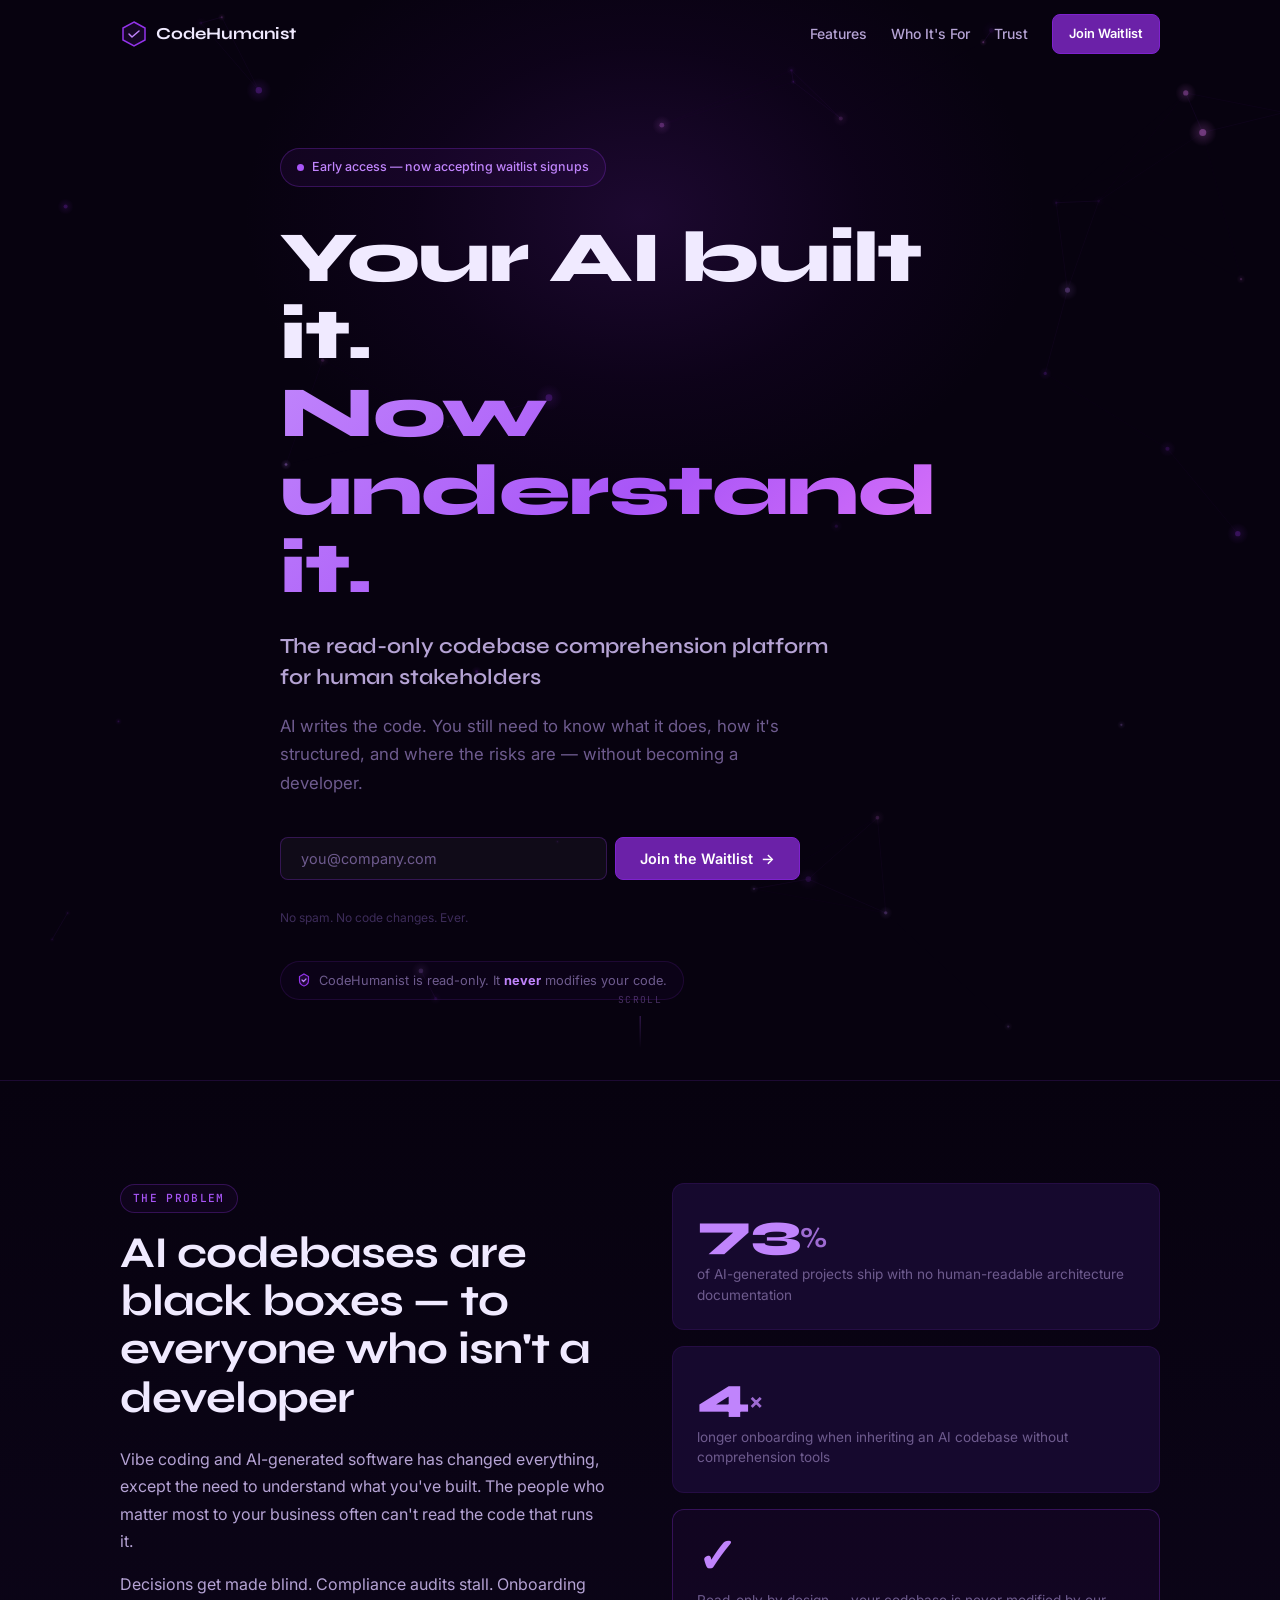
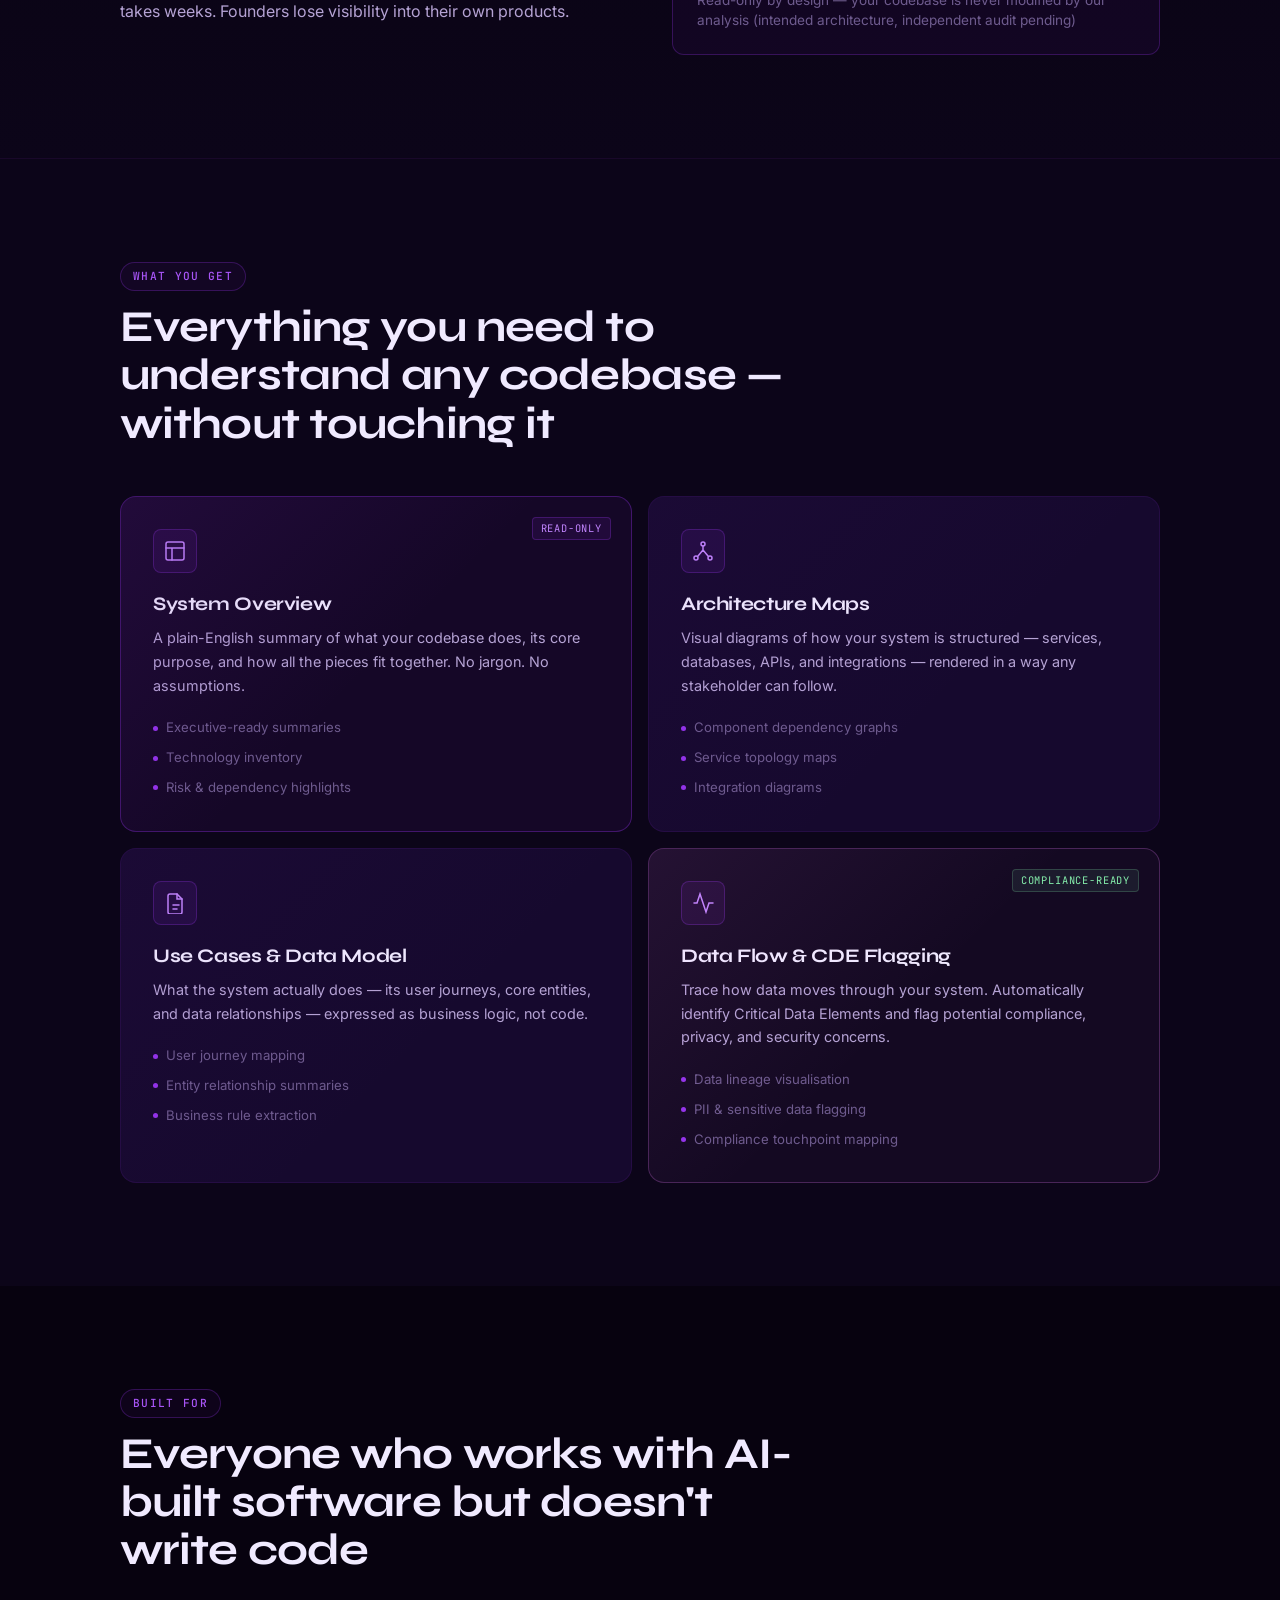
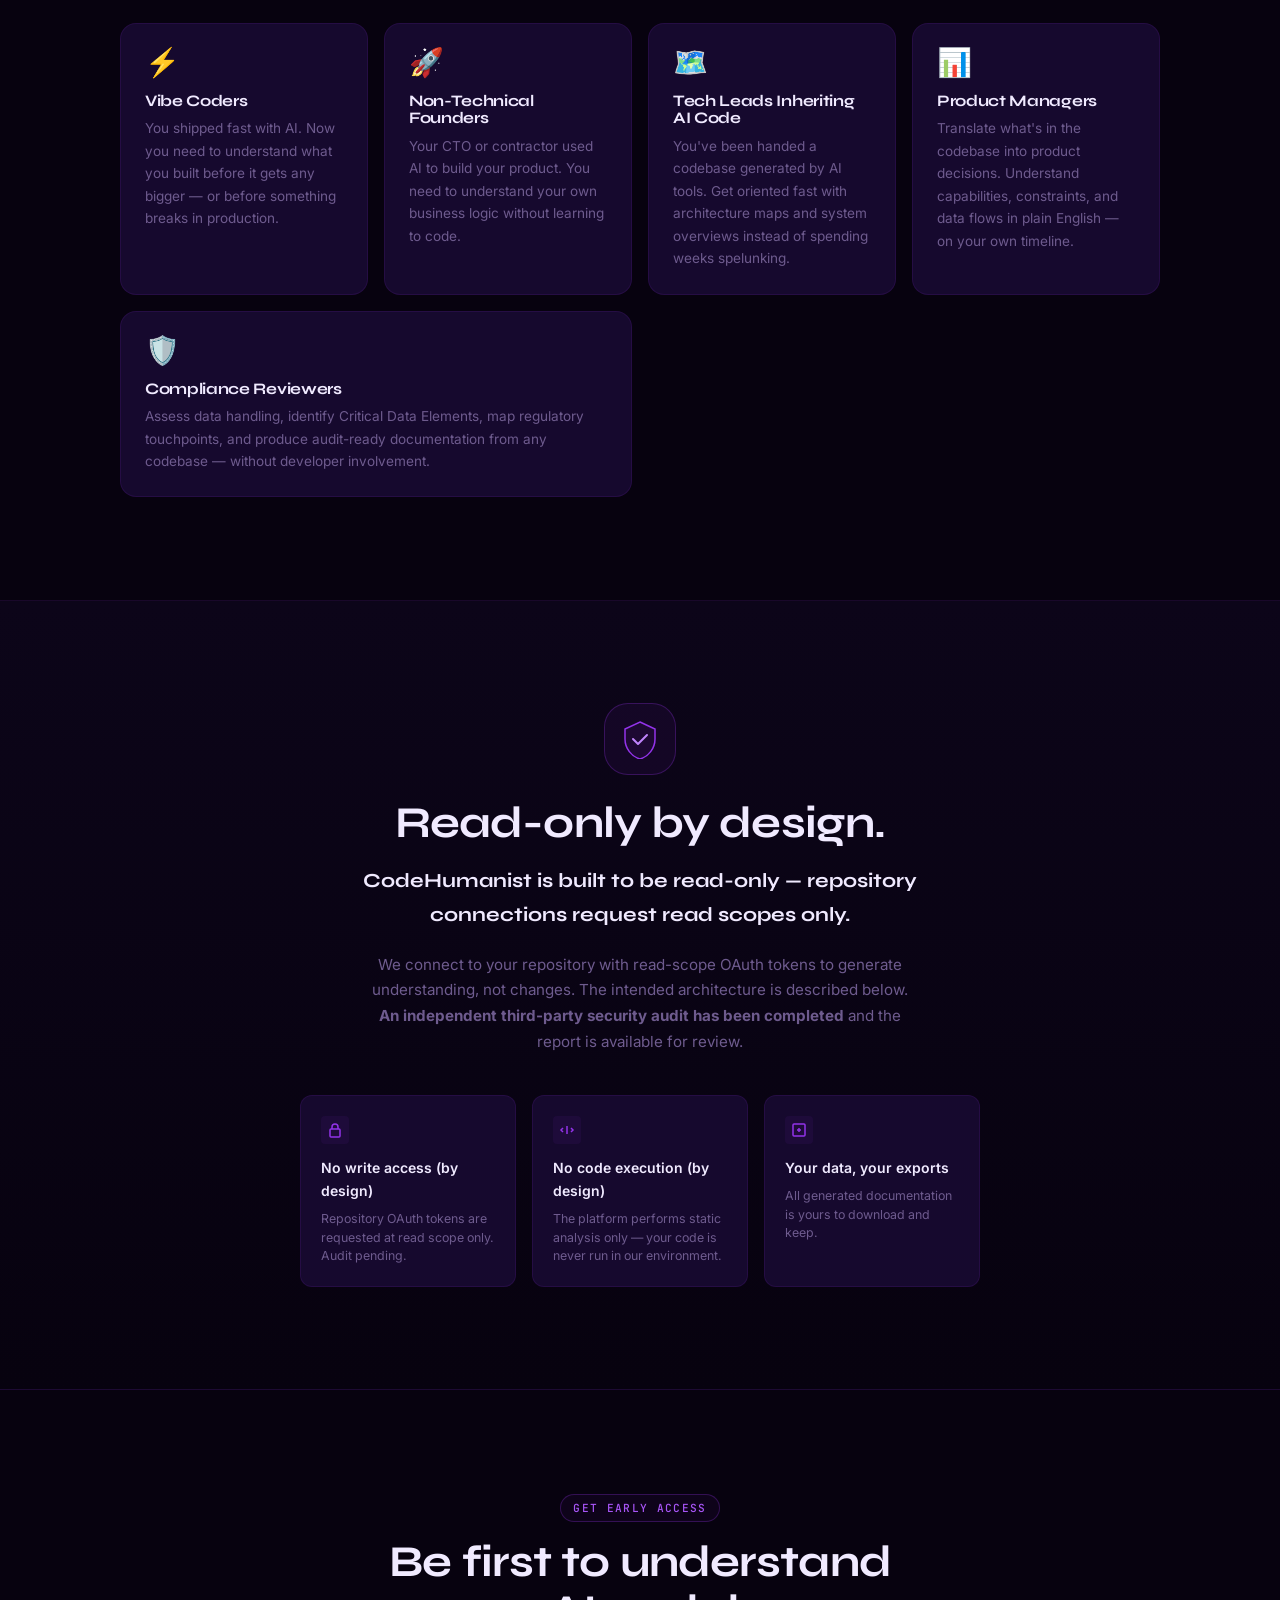
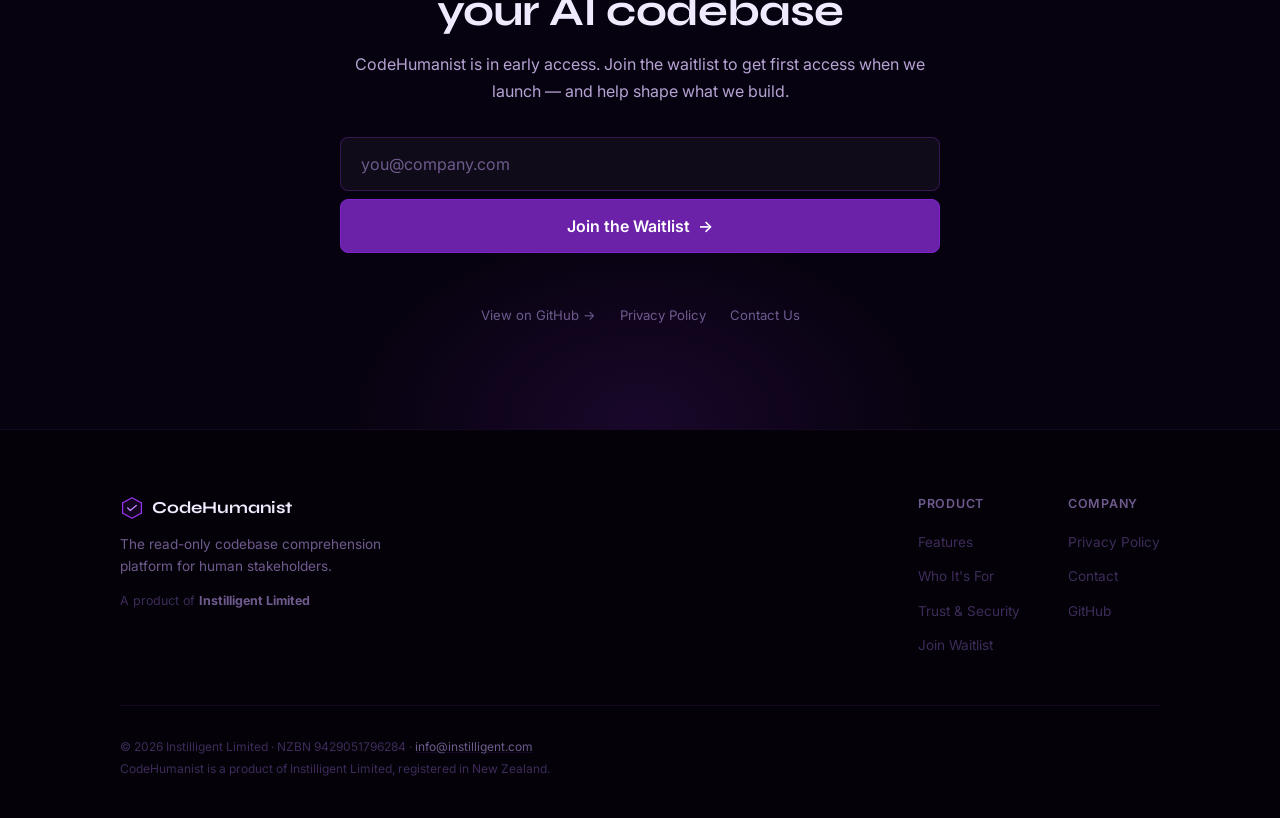
==== index.html @ f9e5b05e "audit(codehumanist): [gap] Independent third-party security audit (Co... Task-ID: 4e1ceee2-affe-47a1" ====
<!DOCTYPE html>
<html lang="en">
<head>
  <meta charset="UTF-8">
  <meta name="viewport" content="width=device-width, initial-scale=1.0">
  <title>CodeHumanist — Your AI built it. Now understand it.</title>
  <meta name="description" content="The read-only codebase comprehension platform for human stakeholders. Understand your AI-generated codebase — architecture, data flows, use cases — without touching a line of code.">
  <meta name="robots" content="index, follow">
  <meta property="og:title" content="CodeHumanist — Your AI built it. Now understand it.">
  <meta property="og:description" content="The read-only codebase comprehension platform for human stakeholders.">
  <meta property="og:url" content="https://codehumanist.com">
  <meta property="og:type" content="website">
  <meta name="twitter:card" content="summary_large_image">
  <meta name="twitter:title" content="CodeHumanist — Your AI built it. Now understand it.">
  <meta name="twitter:description" content="The read-only codebase comprehension platform for human stakeholders.">

  <!-- Fonts: Syne (display) + Inter (body) -->
  <link rel="preconnect" href="https://fonts.googleapis.com">
  <link rel="preconnect" href="https://fonts.gstatic.com" crossorigin>
  <link rel="preload" href="https://fonts.googleapis.com/css2?family=Inter:wght@300;400;500;600&family=Syne:wght@600;700;800&family=JetBrains+Mono:wght@400;500&display=swap" as="style" onload="this.onload=null;this.rel='stylesheet'">
  <noscript><link rel="stylesheet" href="https://fonts.googleapis.com/css2?family=Inter:wght@300;400;500;600&family=Syne:wght@600;700;800&family=JetBrains+Mono:wght@400;500&display=swap"></noscript>

  <!-- GA4 — replace G-XXXXXXXXXX with your property ID to activate -->
  <!--
  <script async src="https://www.googletagmanager.com/gtag/js?id=G-XXXXXXXXXX"></script>
  <script>
    window.dataLayer = window.dataLayer || [];
    function gtag(){dataLayer.push(arguments);}
    gtag('js', new Date());
    gtag('config', 'G-XXXXXXXXXX');
  </script>
  -->

  <link rel="stylesheet" href="css/style.css">

  <!-- Inline SVG favicon -->
  <link rel="icon" href="data:image/svg+xml,<svg xmlns='http://www.w3.org/2000/svg' viewBox='0 0 32 32'><rect width='32' height='32' rx='6' fill='%236B21A8'/><text x='50%25' y='55%25' font-size='18' text-anchor='middle' dominant-baseline='middle' fill='white'>⬡</text></svg>">
</head>
<body>

  <!-- ═══════════════════════ NAVIGATION ═══════════════════════ -->
  <nav class="nav" id="nav" role="navigation" aria-label="Main navigation">
    <div class="nav-inner container">
      <a href="/" class="logo" aria-label="CodeHumanist home">
        <svg class="logo-hex" width="28" height="28" viewBox="0 0 28 28" fill="none" aria-hidden="true">
          <path d="M14 2L25 8V20L14 26L3 20V8L14 2Z" stroke="#9333EA" stroke-width="1.5" fill="rgba(107,33,168,0.15)"/>
          <path d="M9 14l3 3 7-6" stroke="#C084FC" stroke-width="1.5" stroke-linecap="round" stroke-linejoin="round"/>
        </svg>
        <span class="logo-text">CodeHumanist</span>
      </a>
      <button class="nav-toggle" id="nav-toggle" aria-label="Toggle menu" aria-expanded="false">
        <span></span><span></span><span></span>
      </button>
      <div class="nav-links" id="nav-links">
        <a href="#features" class="nav-link">Features</a>
        <a href="#for-who" class="nav-link">Who It's For</a>
        <a href="#trust" class="nav-link">Trust</a>
        <a href="#waitlist" class="btn btn-primary btn-sm">Join Waitlist</a>
      </div>
    </div>
  </nav>

  <!-- ═══════════════════════ HERO ═══════════════════════ -->
  <section class="hero" id="hero" aria-labelledby="hero-headline">
    <canvas id="hero-canvas" aria-hidden="true"></canvas>
    <div class="hero-glow" aria-hidden="true"></div>

    <div class="hero-inner container">
      <div class="hero-badge" data-reveal>
        <span class="badge-pulse" aria-hidden="true"></span>
        <span>Early access — now accepting waitlist signups</span>
      </div>

      <h1 class="hero-headline" id="hero-headline" data-reveal data-reveal-delay="100">
        Your AI built it.<br>
        <span class="headline-accent">Now understand it.</span>
      </h1>

      <p class="hero-subtitle" data-reveal data-reveal-delay="200">
        The read-only codebase comprehension platform<br class="br-desktop"> for human stakeholders
      </p>

      <p class="hero-description" data-reveal data-reveal-delay="300">
        AI writes the code. You still need to know what it does, how it's structured,
        and where the risks are — without becoming a developer.
      </p>

      <div class="hero-cta" data-reveal data-reveal-delay="400" id="waitlist">
        <form class="waitlist-form" id="waitlist-form-hero" novalidate>
          <div class="input-group">
            <input
              type="email"
              name="email"
              placeholder="you@company.com"
              class="email-input"
              required
              autocomplete="email"
              aria-label="Your email address"
            >
            <button type="submit" class="btn btn-primary">
              <span class="btn-text">Join the Waitlist</span>
              <span class="btn-icon" aria-hidden="true">→</span>
            </button>
          </div>
          <div class="form-feedback" id="form-feedback-hero" role="status" aria-live="polite"></div>
        </form>
        <p class="form-note">No spam. No code changes. Ever.</p>
      </div>

      <div class="trust-badge" data-reveal data-reveal-delay="500">
        <svg width="14" height="14" viewBox="0 0 14 14" fill="none" aria-hidden="true">
          <path d="M7 1L11.5 3.5V7.5C11.5 10 9.5 12.2 7 13C4.5 12.2 2.5 10 2.5 7.5V3.5L7 1Z" stroke="#9333EA" stroke-width="1.2" fill="rgba(147,51,234,0.15)"/>
          <path d="M5 7l1.5 1.5 2.5-2.5" stroke="#C084FC" stroke-width="1.2" stroke-linecap="round" stroke-linejoin="round"/>
        </svg>
        <span>CodeHumanist is read-only. It <strong>never</strong> modifies your code.</span>
      </div>
    </div>

    <div class="hero-scroll-hint" aria-hidden="true">
      <span>scroll</span>
      <div class="scroll-line"></div>
    </div>
  </section>

  <!-- ═══════════════════════ PROBLEM ═══════════════════════ -->
  <section class="problem section" aria-labelledby="problem-heading">
    <div class="container">
      <div class="problem-grid">
        <div class="problem-text" data-reveal>
          <span class="section-label">The Problem</span>
          <h2 id="problem-heading">AI codebases are black boxes — to everyone who isn't a developer</h2>
          <p>Vibe coding and AI-generated software has changed everything, except the need to understand what you've built. The people who matter most to your business often can't read the code that runs it.</p>
          <p>Decisions get made blind. Compliance audits stall. Onboarding takes weeks. Founders lose visibility into their own products.</p>
        </div>
        <div class="problem-stats">
          <div class="stat-card" data-reveal data-reveal-delay="100">
            <div class="stat-number">73<span class="stat-unit">%</span></div>
            <div class="stat-label">of AI-generated projects ship with no human-readable architecture documentation</div>
          </div>
          <div class="stat-card" data-reveal data-reveal-delay="200">
            <div class="stat-number">4<span class="stat-unit">×</span></div>
            <div class="stat-label">longer onboarding when inheriting an AI codebase without comprehension tools</div>
          </div>
          <div class="stat-card stat-card--highlight" data-reveal data-reveal-delay="300">
            <div class="stat-number" aria-hidden="true">✓</div>
            <div class="stat-label">Read-only by design — your codebase is never modified by our analysis (intended architecture, independent audit pending)</div>
          </div>
        </div>
      </div>
    </div>
  </section>

  <!-- ═══════════════════════ FEATURES ═══════════════════════ -->
  <section class="features section" id="features" aria-labelledby="features-heading">
    <div class="container">
      <div class="section-header" data-reveal>
        <span class="section-label">What You Get</span>
        <h2 id="features-heading">Everything you need to understand any codebase — without touching it</h2>
      </div>

      <div class="features-grid">
        <article class="feature-card feature-card--primary" data-reveal data-reveal-delay="0">
          <div class="feature-icon-wrap">
            <svg width="22" height="22" viewBox="0 0 22 22" fill="none" stroke="currentColor" stroke-width="1.5" stroke-linecap="round" aria-hidden="true">
              <rect x="2" y="2" width="18" height="18" rx="2"/>
              <path d="M2 8h18M8 20V8"/>
            </svg>
          </div>
          <div class="feature-card-content">
            <h3>System Overview</h3>
            <p>A plain-English summary of what your codebase does, its core purpose, and how all the pieces fit together. No jargon. No assumptions.</p>
            <ul class="feature-list">
              <li>Executive-ready summaries</li>
              <li>Technology inventory</li>
              <li>Risk &amp; dependency highlights</li>
            </ul>
          </div>
          <div class="feature-card-tag">Read-only</div>
        </article>

        <article class="feature-card" data-reveal data-reveal-delay="75">
          <div class="feature-icon-wrap">
            <svg width="22" height="22" viewBox="0 0 22 22" fill="none" stroke="currentColor" stroke-width="1.5" stroke-linecap="round" aria-hidden="true">
              <circle cx="11" cy="4" r="2"/>
              <circle cx="4" cy="18" r="2"/>
              <circle cx="18" cy="18" r="2"/>
              <path d="M11 6v4M11 10l-5 6M11 10l5 6"/>
            </svg>
          </div>
          <div class="feature-card-content">
            <h3>Architecture Maps</h3>
            <p>Visual diagrams of how your system is structured — services, databases, APIs, and integrations — rendered in a way any stakeholder can follow.</p>
            <ul class="feature-list">
              <li>Component dependency graphs</li>
              <li>Service topology maps</li>
              <li>Integration diagrams</li>
            </ul>
          </div>
        </article>

        <article class="feature-card" data-reveal data-reveal-delay="150">
          <div class="feature-icon-wrap">
            <svg width="22" height="22" viewBox="0 0 22 22" fill="none" stroke="currentColor" stroke-width="1.5" stroke-linecap="round" aria-hidden="true">
              <path d="M13 2H6a2 2 0 0 0-2 2v16a2 2 0 0 0 2 2h10a2 2 0 0 0 2-2V7z"/>
              <path d="M13 2v5h5"/>
              <line x1="9" y1="13" x2="15" y2="13"/>
              <line x1="9" y1="17" x2="13" y2="17"/>
            </svg>
          </div>
          <div class="feature-card-content">
            <h3>Use Cases &amp; Data Model</h3>
            <p>What the system actually does — its user journeys, core entities, and data relationships — expressed as business logic, not code.</p>
            <ul class="feature-list">
              <li>User journey mapping</li>
              <li>Entity relationship summaries</li>
              <li>Business rule extraction</li>
            </ul>
          </div>
        </article>

        <article class="feature-card feature-card--accent" data-reveal data-reveal-delay="225">
          <div class="feature-icon-wrap">
            <svg width="22" height="22" viewBox="0 0 22 22" fill="none" stroke="currentColor" stroke-width="1.5" stroke-linecap="round" aria-hidden="true">
              <path d="M21 11h-4l-3 9L8 2l-3 9H2"/>
            </svg>
          </div>
          <div class="feature-card-content">
            <h3>Data Flow &amp; CDE Flagging</h3>
            <p>Trace how data moves through your system. Automatically identify Critical Data Elements and flag potential compliance, privacy, and security concerns.</p>
            <ul class="feature-list">
              <li>Data lineage visualisation</li>
              <li>PII &amp; sensitive data flagging</li>
              <li>Compliance touchpoint mapping</li>
            </ul>
          </div>
          <div class="feature-card-tag feature-card-tag--new">Compliance-ready</div>
        </article>
      </div>
    </div>
  </section>

  <!-- ═══════════════════════ FOR WHO ═══════════════════════ -->
  <section class="personas section" id="for-who" aria-labelledby="personas-heading">
    <div class="container">
      <div class="section-header" data-reveal>
        <span class="section-label">Built For</span>
        <h2 id="personas-heading">Everyone who works with AI-built software but doesn't write code</h2>
      </div>

      <div class="personas-grid">
        <article class="persona-card" data-reveal data-reveal-delay="0">
          <div class="persona-emoji" aria-hidden="true">⚡</div>
          <h3>Vibe Coders</h3>
          <p>You shipped fast with AI. Now you need to understand what you built before it gets any bigger — or before something breaks in production.</p>
        </article>

        <article class="persona-card" data-reveal data-reveal-delay="80">
          <div class="persona-emoji" aria-hidden="true">🚀</div>
          <h3>Non-Technical Founders</h3>
          <p>Your CTO or contractor used AI to build your product. You need to understand your own business logic without learning to code.</p>
        </article>

        <article class="persona-card" data-reveal data-reveal-delay="160">
          <div class="persona-emoji" aria-hidden="true">🗺️</div>
          <h3>Tech Leads Inheriting AI Code</h3>
          <p>You've been handed a codebase generated by AI tools. Get oriented fast with architecture maps and system overviews instead of spending weeks spelunking.</p>
        </article>

        <article class="persona-card" data-reveal data-reveal-delay="240">
          <div class="persona-emoji" aria-hidden="true">📊</div>
          <h3>Product Managers</h3>
          <p>Translate what's in the codebase into product decisions. Understand capabilities, constraints, and data flows in plain English — on your own timeline.</p>
        </article>

        <article class="persona-card persona-card--wide" data-reveal data-reveal-delay="320">
          <div class="persona-emoji" aria-hidden="true">🛡️</div>
          <h3>Compliance Reviewers</h3>
          <p>Assess data handling, identify Critical Data Elements, map regulatory touchpoints, and produce audit-ready documentation from any codebase — without developer involvement.</p>
        </article>
      </div>
    </div>
  </section>

  <!-- ═══════════════════════ TRUST ═══════════════════════ -->
  <section class="trust-section section" id="trust" aria-labelledby="trust-heading">
    <div class="container">
      <div class="trust-block" data-reveal>
        <div class="trust-icon-wrap" aria-hidden="true">
          <svg width="40" height="40" viewBox="0 0 40 40" fill="none">
            <path d="M20 3L35 10V20C35 29.5 28.5 37.5 20 40C11.5 37.5 5 29.5 5 20V10L20 3Z" stroke="#9333EA" stroke-width="1.5" fill="rgba(107,33,168,0.1)"/>
            <path d="M13 20l5 5 9-9" stroke="#C084FC" stroke-width="2" stroke-linecap="round" stroke-linejoin="round"/>
          </svg>
        </div>
        <h2 id="trust-heading">Read-only by design.</h2>
        <p class="trust-statement">CodeHumanist is built to be read-only — repository connections request read scopes only.</p>
        <p class="trust-description">We connect to your repository with read-scope OAuth tokens to generate understanding, not changes. The intended architecture is described below. <strong>An independent third-party security audit has been completed</strong> and the report is available for review.</p>

        <div class="trust-pillars">
          <div class="trust-pillar">
            <div class="trust-pillar-icon" aria-hidden="true">
              <svg width="16" height="16" viewBox="0 0 16 16" fill="none" stroke="#9333EA" stroke-width="1.5">
                <rect x="3" y="7" width="10" height="8" rx="1"/>
                <path d="M5 7V5a3 3 0 0 1 6 0v2"/>
              </svg>
            </div>
            <strong>No write access (by design)</strong>
            <span>Repository OAuth tokens are requested at read scope only. Audit pending.</span>
          </div>
          <div class="trust-pillar">
            <div class="trust-pillar-icon" aria-hidden="true">
              <svg width="16" height="16" viewBox="0 0 16 16" fill="none" stroke="#9333EA" stroke-width="1.5">
                <polyline points="4 6 2 8 4 10"/>
                <polyline points="12 6 14 8 12 10"/>
                <line x1="8" y1="4" x2="8" y2="12"/>
              </svg>
            </div>
            <strong>No code execution (by design)</strong>
            <span>The platform performs static analysis only — your code is never run in our environment.</span>
          </div>
          <div class="trust-pillar">
            <div class="trust-pillar-icon" aria-hidden="true">
              <svg width="16" height="16" viewBox="0 0 16 16" fill="none" stroke="#9333EA" stroke-width="1.5">
                <path d="M13 2H3a1 1 0 0 0-1 1v10a1 1 0 0 0 1 1h10a1 1 0 0 0 1-1V3a1 1 0 0 0-1-1z"/>
                <path d="M8 6v4M6 8h4"/>
              </svg>
            </div>
            <strong>Your data, your exports</strong>
            <span>All generated documentation is yours to download and keep.</span>
          </div>
        </div>
      </div>
    </div>
  </section>

  <!-- ═══════════════════════ FINAL CTA ═══════════════════════ -->
  <section class="cta-section section" id="cta" aria-labelledby="cta-heading">
    <div class="container">
      <div class="cta-block" data-reveal>
        <span class="section-label">Get Early Access</span>
        <h2 id="cta-heading">Be first to understand your AI codebase</h2>
        <p>CodeHumanist is in early access. Join the waitlist to get first access when we launch — and help shape what we build.</p>
        <form class="waitlist-form waitlist-form--large" id="waitlist-form-cta" novalidate>
          <div class="input-group input-group--large">
            <input
              type="email"
              name="email"
              placeholder="you@company.com"
              class="email-input"
              required
              autocomplete="email"
              aria-label="Your email address"
            >
            <button type="submit" class="btn btn-primary btn-lg">
              <span class="btn-text">Join the Waitlist</span>
              <span class="btn-icon" aria-hidden="true">→</span>
            </button>
          </div>
          <div class="form-feedback" id="form-feedback-cta" role="status" aria-live="polite"></div>
        </form>
        <div class="cta-links">
          <a href="https://github.com/marc-2019/codehumanist-website" class="text-link" target="_blank" rel="noopener noreferrer">View on GitHub →</a>
          <a href="pages/privacy.html" class="text-link">Privacy Policy</a>
          <a href="mailto:info@instilligent.com" class="text-link">Contact Us</a>
        </div>
      </div>
    </div>
  </section>

  <!-- ═══════════════════════ FOOTER ═══════════════════════ -->
  <footer class="footer" role="contentinfo">
    <div class="container">
      <div class="footer-inner">
        <div class="footer-brand">
          <a href="/" class="logo" aria-label="CodeHumanist home">
            <svg class="logo-hex" width="24" height="24" viewBox="0 0 28 28" fill="none" aria-hidden="true">
              <path d="M14 2L25 8V20L14 26L3 20V8L14 2Z" stroke="#9333EA" stroke-width="1.5" fill="rgba(107,33,168,0.15)"/>
              <path d="M9 14l3 3 7-6" stroke="#C084FC" stroke-width="1.5" stroke-linecap="round" stroke-linejoin="round"/>
            </svg>
            <span class="logo-text">CodeHumanist</span>
          </a>
          <p class="footer-tagline">The read-only codebase comprehension platform for human stakeholders.</p>
          <p class="footer-copy">A product of <strong>Instilligent Limited</strong></p>
        </div>

        <nav class="footer-nav" aria-label="Footer navigation">
          <div class="footer-nav-group">
            <strong>Product</strong>
            <a href="#features">Features</a>
            <a href="#for-who">Who It's For</a>
            <a href="#trust">Trust &amp; Security</a>
            <a href="#waitlist">Join Waitlist</a>
          </div>
          <div class="footer-nav-group">
            <strong>Company</strong>
            <a href="pages/privacy.html">Privacy Policy</a>
            <a href="mailto:info@instilligent.com">Contact</a>
            <a href="https://github.com/marc-2019/codehumanist-website" target="_blank" rel="noopener noreferrer">GitHub</a>
          </div>
        </nav>
      </div>

      <div class="footer-legal">
        <p>© 2026 Instilligent Limited · NZBN 9429051796284 · <a href="mailto:info@instilligent.com">info@instilligent.com</a></p>
        <p>CodeHumanist is a product of Instilligent Limited, registered in New Zealand.</p>
      </div>
    </div>
  </footer>

  <script src="js/main.js" defer></script>
</body>
</html>
---- css/style.css ----
/* ═══════════════════════════════════════════════════════════════
   CodeHumanist — Design System
   Dark mode · Purple #6B21A8 · Syne + Inter typography
   ═══════════════════════════════════════════════════════════════ */

/* ── Custom Properties ─────────────────────────────────────── */
:root {
  /* Brand purples */
  --purple-900: #3B0764;
  --purple-800: #4C0D8F;
  --purple-700: #6B21A8;    /* brand primary */
  --purple-600: #7E22CE;
  --purple-500: #9333EA;
  --purple-400: #A855F7;
  --purple-300: #C084FC;
  --purple-200: #DDD6FE;
  --purple-100: #F3E8FF;

  /* Backgrounds */
  --bg-void:    #040108;
  --bg-base:    #07020F;
  --bg-surface: #0C0519;
  --bg-raised:  #130828;
  --bg-card:    #16092E;
  --bg-hover:   #1D0D3D;

  /* Borders */
  --border-subtle:  rgba(107, 33, 168, 0.18);
  --border-default: rgba(147, 51, 234, 0.28);
  --border-active:  rgba(192, 132, 252, 0.45);

  /* Text */
  --text-primary:   #F0EAFF;
  --text-secondary: #B5A3D4;
  --text-muted:     #6E5B8E;
  --text-faint:     #3D2C5A;

  /* Accent */
  --accent-glow:  rgba(147, 51, 234, 0.35);
  --accent-pulse: rgba(192, 132, 252, 0.6);

  /* Typography */
  --font-display: 'Syne', sans-serif;
  --font-body:    'Inter', sans-serif;
  --font-mono:    'JetBrains Mono', monospace;

  /* Spacing */
  --space-1:  0.25rem;
  --space-2:  0.5rem;
  --space-3:  0.75rem;
  --space-4:  1rem;
  --space-5:  1.25rem;
  --space-6:  1.5rem;
  --space-8:  2rem;
  --space-10: 2.5rem;
  --space-12: 3rem;
  --space-16: 4rem;
  --space-20: 5rem;
  --space-24: 6rem;
  --space-32: 8rem;

  /* Radii */
  --radius-sm: 4px;
  --radius:    8px;
  --radius-md: 12px;
  --radius-lg: 16px;
  --radius-xl: 24px;
  --radius-full: 9999px;

  /* Shadows */
  --shadow-glow-sm:  0 0 20px rgba(107, 33, 168, 0.25);
  --shadow-glow:     0 0 40px rgba(107, 33, 168, 0.35);
  --shadow-glow-lg:  0 0 80px rgba(107, 33, 168, 0.4);
  --shadow-card:     0 4px 24px rgba(0, 0, 0, 0.4);
  --shadow-card-hover: 0 8px 48px rgba(107, 33, 168, 0.3);

  /* Transitions */
  --ease-out:   cubic-bezier(0.16, 1, 0.3, 1);
  --ease-in:    cubic-bezier(0.4, 0, 1, 1);
  --ease-inout: cubic-bezier(0.65, 0, 0.35, 1);
  --duration-fast: 150ms;
  --duration:      250ms;
  --duration-slow: 450ms;

  /* Layout */
  --container-max: 1120px;
  --container-pad: clamp(1.25rem, 5vw, 2.5rem);
  --nav-height: 68px;
}

/* ── Reset & Base ───────────────────────────────────────────── */
*, *::before, *::after {
  box-sizing: border-box;
  margin: 0;
  padding: 0;
}

html {
  scroll-behavior: smooth;
  scroll-padding-top: var(--nav-height);
  -webkit-font-smoothing: antialiased;
  -moz-osx-font-smoothing: grayscale;
  text-rendering: optimizeLegibility;
}

body {
  background-color: var(--bg-base);
  color: var(--text-primary);
  font-family: var(--font-body);
  font-size: 1rem;
  line-height: 1.65;
  min-height: 100vh;
  overflow-x: hidden;
}

a {
  color: inherit;
  text-decoration: none;
}

img, svg { display: block; }

ul { list-style: none; }

button {
  border: none;
  background: none;
  cursor: pointer;
  font-family: inherit;
}

/* ── Typography Scale ───────────────────────────────────────── */
h1, h2, h3, h4, h5, h6 {
  font-family: var(--font-display);
  line-height: 1.1;
  letter-spacing: -0.02em;
  color: var(--text-primary);
}

h1 { font-size: clamp(2.5rem, 6vw, 4.5rem); font-weight: 800; }
h2 { font-size: clamp(1.75rem, 4vw, 2.75rem); font-weight: 700; }
h3 { font-size: clamp(1.1rem, 2.5vw, 1.35rem); font-weight: 700; }

p {
  color: var(--text-secondary);
  line-height: 1.7;
}

/* ── Container ──────────────────────────────────────────────── */
.container {
  width: 100%;
  max-width: var(--container-max);
  margin-inline: auto;
  padding-inline: var(--container-pad);
}

/* ── Sections ───────────────────────────────────────────────── */
.section {
  padding-block: clamp(var(--space-16), 8vw, var(--space-32));
}

.section-header {
  max-width: 680px;
  margin-bottom: var(--space-12);
}

.section-header h2 {
  margin-top: var(--space-3);
}

.section-label {
  display: inline-block;
  font-family: var(--font-mono);
  font-size: 0.7rem;
  font-weight: 500;
  letter-spacing: 0.12em;
  text-transform: uppercase;
  color: var(--purple-400);
  padding: var(--space-1) var(--space-3);
  border: 1px solid var(--border-default);
  border-radius: var(--radius-full);
  background: rgba(107, 33, 168, 0.08);
}

/* ── Navigation ─────────────────────────────────────────────── */
.nav {
  position: fixed;
  top: 0;
  left: 0;
  right: 0;
  z-index: 100;
  height: var(--nav-height);
  display: flex;
  align-items: center;
  transition: background var(--duration) var(--ease-out),
              border-color var(--duration) var(--ease-out),
              backdrop-filter var(--duration) var(--ease-out);
}

.nav.scrolled {
  background: rgba(7, 2, 15, 0.85);
  backdrop-filter: blur(16px) saturate(1.5);
  -webkit-backdrop-filter: blur(16px) saturate(1.5);
  border-bottom: 1px solid var(--border-subtle);
}

.nav-inner {
  display: flex;
  align-items: center;
  justify-content: space-between;
  gap: var(--space-8);
}

.logo {
  display: flex;
  align-items: center;
  gap: var(--space-2);
  text-decoration: none;
  flex-shrink: 0;
}

.logo-hex {
  flex-shrink: 0;
  transition: filter var(--duration) var(--ease-out);
}

.logo:hover .logo-hex {
  filter: drop-shadow(0 0 8px rgba(147, 51, 234, 0.7));
}

.logo-text {
  font-family: var(--font-display);
  font-size: 1.05rem;
  font-weight: 700;
  color: var(--text-primary);
  letter-spacing: -0.01em;
}

.nav-links {
  display: flex;
  align-items: center;
  gap: var(--space-6);
}

.nav-link {
  font-size: 0.875rem;
  font-weight: 500;
  color: var(--text-secondary);
  transition: color var(--duration-fast) var(--ease-out);
  text-decoration: none;
}

.nav-link:hover { color: var(--text-primary); }

.nav-toggle {
  display: none;
  flex-direction: column;
  gap: 5px;
  padding: var(--space-2);
  cursor: pointer;
}

.nav-toggle span {
  display: block;
  width: 20px;
  height: 1.5px;
  background: var(--text-secondary);
  border-radius: 2px;
  transition: transform var(--duration) var(--ease-out),
              opacity var(--duration) var(--ease-out);
}

/* ── Buttons ────────────────────────────────────────────────── */
.btn {
  display: inline-flex;
  align-items: center;
  gap: var(--space-2);
  font-family: var(--font-body);
  font-weight: 600;
  border-radius: var(--radius);
  cursor: pointer;
  transition: all var(--duration) var(--ease-out);
  white-space: nowrap;
  position: relative;
  overflow: hidden;
  text-decoration: none;
}

.btn::before {
  content: '';
  position: absolute;
  inset: 0;
  background: rgba(255,255,255,0);
  transition: background var(--duration-fast);
}

.btn:hover::before { background: rgba(255,255,255,0.06); }
.btn:active::before { background: rgba(255,255,255,0.1); }

.btn-primary {
  background: var(--purple-700);
  color: #fff;
  border: 1px solid var(--purple-600);
  box-shadow: 0 0 0 0 var(--accent-glow);
  padding: var(--space-3) var(--space-6);
  font-size: 0.9rem;
}

.btn-primary:hover {
  background: var(--purple-600);
  border-color: var(--purple-500);
  box-shadow: var(--shadow-glow-sm);
  transform: translateY(-1px);
}

.btn-primary:active {
  transform: translateY(0);
}

.btn-sm {
  padding: var(--space-2) var(--space-4);
  font-size: 0.8rem;
}

.btn-lg {
  padding: var(--space-4) var(--space-8);
  font-size: 1rem;
}

.btn-icon {
  transition: transform var(--duration-fast) var(--ease-out);
  font-style: normal;
}

.btn:hover .btn-icon { transform: translateX(3px); }

/* ── Hero ───────────────────────────────────────────────────── */
.hero {
  position: relative;
  min-height: 100svh;
  display: flex;
  align-items: center;
  overflow: hidden;
  padding-top: var(--nav-height);
}

#hero-canvas {
  position: absolute;
  inset: 0;
  width: 100%;
  height: 100%;
  pointer-events: none;
  opacity: 0.6;
}

.hero-glow {
  position: absolute;
  top: 20%;
  left: 50%;
  transform: translate(-50%, -50%);
  width: min(800px, 120vw);
  height: min(600px, 80vw);
  background: radial-gradient(
    ellipse at center,
    rgba(107, 33, 168, 0.22) 0%,
    rgba(59, 7, 100, 0.12) 40%,
    transparent 70%
  );
  pointer-events: none;
  animation: glow-pulse 6s ease-in-out infinite;
}

@keyframes glow-pulse {
  0%, 100% { opacity: 0.7; transform: translate(-50%, -50%) scale(1); }
  50%       { opacity: 1;   transform: translate(-50%, -50%) scale(1.08); }
}

.hero-inner {
  position: relative;
  z-index: 1;
  padding-block: var(--space-20);
  max-width: 800px;
}

.hero-badge {
  display: inline-flex;
  align-items: center;
  gap: var(--space-2);
  font-size: 0.78rem;
  font-weight: 500;
  color: var(--purple-300);
  background: rgba(107, 33, 168, 0.1);
  border: 1px solid var(--border-default);
  border-radius: var(--radius-full);
  padding: var(--space-2) var(--space-4);
  margin-bottom: var(--space-8);
}

.badge-pulse {
  width: 7px;
  height: 7px;
  border-radius: 50%;
  background: var(--purple-400);
  animation: pulse 2s ease-in-out infinite;
  flex-shrink: 0;
}

@keyframes pulse {
  0%, 100% { box-shadow: 0 0 0 0 rgba(168, 85, 247, 0.6); }
  50%       { box-shadow: 0 0 0 5px rgba(168, 85, 247, 0); }
}

.hero-headline {
  margin-bottom: var(--space-6);
  line-height: 1.08;
}

.headline-accent {
  background: linear-gradient(135deg, var(--purple-300) 0%, var(--purple-400) 50%, #E879F9 100%);
  -webkit-background-clip: text;
  -webkit-text-fill-color: transparent;
  background-clip: text;
  display: block;
}

.hero-subtitle {
  font-family: var(--font-display);
  font-size: clamp(1rem, 2.5vw, 1.35rem);
  font-weight: 600;
  color: var(--text-secondary);
  margin-bottom: var(--space-5);
  line-height: 1.4;
}

.hero-description {
  font-size: 1.05rem;
  color: var(--text-muted);
  max-width: 520px;
  margin-bottom: var(--space-10);
  line-height: 1.7;
}

/* ── Waitlist Form ──────────────────────────────────────────── */
.hero-cta { margin-bottom: var(--space-8); }

.waitlist-form { display: flex; flex-direction: column; gap: var(--space-3); }

.input-group {
  display: flex;
  gap: var(--space-2);
  max-width: 520px;
}

.email-input {
  flex: 1;
  min-width: 0;
  padding: var(--space-3) var(--space-5);
  background: rgba(255, 255, 255, 0.04);
  border: 1px solid var(--border-default);
  border-radius: var(--radius);
  color: var(--text-primary);
  font-family: var(--font-body);
  font-size: 0.9rem;
  transition: border-color var(--duration) var(--ease-out),
              background var(--duration) var(--ease-out),
              box-shadow var(--duration) var(--ease-out);
  outline: none;
}

.email-input::placeholder { color: var(--text-muted); }

.email-input:focus {
  border-color: var(--purple-500);
  background: rgba(107, 33, 168, 0.06);
  box-shadow: 0 0 0 3px rgba(107, 33, 168, 0.15);
}

.email-input:invalid:not(:placeholder-shown) {
  border-color: rgba(248, 113, 113, 0.5);
}

.input-group--large .email-input,
.input-group--large .btn { padding-block: var(--space-4); font-size: 1rem; }

.form-note {
  font-size: 0.75rem;
  color: var(--text-faint);
  margin: 0;
}

.form-feedback {
  font-size: 0.825rem;
  min-height: 1.2em;
  padding: 0 var(--space-1);
  transition: color var(--duration);
}

.form-feedback.success { color: #86efac; }
.form-feedback.error   { color: #fca5a5; }

/* ── Trust Badge ────────────────────────────────────────────── */
.trust-badge {
  display: inline-flex;
  align-items: center;
  gap: var(--space-2);
  font-size: 0.8rem;
  color: var(--text-muted);
  padding: var(--space-2) var(--space-4);
  border: 1px solid rgba(107, 33, 168, 0.2);
  border-radius: var(--radius-full);
  background: rgba(107, 33, 168, 0.05);
}

.trust-badge strong { color: var(--purple-300); }

/* ── Hero Scroll Hint ───────────────────────────────────────── */
.hero-scroll-hint {
  position: absolute;
  bottom: var(--space-8);
  left: 50%;
  transform: translateX(-50%);
  display: flex;
  flex-direction: column;
  align-items: center;
  gap: var(--space-2);
  opacity: 0.35;
  animation: scroll-fade 3s ease-in-out infinite;
}

.hero-scroll-hint span {
  font-family: var(--font-mono);
  font-size: 0.6rem;
  letter-spacing: 0.15em;
  text-transform: uppercase;
  color: var(--purple-300);
}

.scroll-line {
  width: 1px;
  height: 32px;
  background: linear-gradient(to bottom, var(--purple-400), transparent);
  animation: scroll-line 2s ease-in-out infinite;
}

@keyframes scroll-fade {
  0%, 100% { opacity: 0.35; }
  50%       { opacity: 0.6; }
}

@keyframes scroll-line {
  0%   { transform: scaleY(0); transform-origin: top; }
  50%  { transform: scaleY(1); transform-origin: top; }
  51%  { transform: scaleY(1); transform-origin: bottom; }
  100% { transform: scaleY(0); transform-origin: bottom; }
}

/* ── Problem Section ────────────────────────────────────────── */
.problem {
  background: linear-gradient(
    to bottom,
    var(--bg-base),
    var(--bg-surface)
  );
  border-top: 1px solid var(--border-subtle);
  border-bottom: 1px solid var(--border-subtle);
}

.problem-grid {
  display: grid;
  grid-template-columns: 1fr 1fr;
  gap: var(--space-16);
  align-items: start;
}

.problem-text h2 {
  margin-block: var(--space-4) var(--space-6);
}

.problem-text p + p { margin-top: var(--space-4); }

.problem-stats {
  display: flex;
  flex-direction: column;
  gap: var(--space-4);
}

.stat-card {
  padding: var(--space-6) var(--space-6);
  background: var(--bg-card);
  border: 1px solid var(--border-subtle);
  border-radius: var(--radius-md);
  transition: border-color var(--duration) var(--ease-out),
              box-shadow var(--duration) var(--ease-out);
}

.stat-card:hover {
  border-color: var(--border-default);
  box-shadow: var(--shadow-card);
}

.stat-card--highlight {
  border-color: var(--border-default);
  background: rgba(107, 33, 168, 0.08);
}

.stat-number {
  font-family: var(--font-display);
  font-size: clamp(2rem, 5vw, 3rem);
  font-weight: 800;
  color: var(--purple-300);
  line-height: 1;
  margin-bottom: var(--space-2);
  letter-spacing: -0.03em;
}
.stat-number--word {
  font-size: clamp(1.5rem, 4vw, 2.25rem);
  letter-spacing: -0.01em;
}

.stat-unit {
  font-size: 0.6em;
  font-weight: 700;
  opacity: 0.8;
}

.stat-label {
  font-size: 0.85rem;
  color: var(--text-muted);
  line-height: 1.5;
}

/* ── Features Grid ──────────────────────────────────────────── */
.features {
  background: var(--bg-surface);
}

.features-grid {
  display: grid;
  grid-template-columns: repeat(2, 1fr);
  gap: var(--space-4);
}

.feature-card {
  position: relative;
  padding: var(--space-8);
  background: var(--bg-card);
  border: 1px solid var(--border-subtle);
  border-radius: var(--radius-lg);
  overflow: hidden;
  transition: border-color var(--duration) var(--ease-out),
              box-shadow var(--duration) var(--ease-out),
              transform var(--duration) var(--ease-out);
}

.feature-card::before {
  content: '';
  position: absolute;
  inset: 0;
  background: linear-gradient(135deg, rgba(107, 33, 168, 0.06) 0%, transparent 60%);
  pointer-events: none;
}

.feature-card:hover {
  border-color: var(--border-active);
  box-shadow: var(--shadow-card-hover);
  transform: translateY(-2px);
}

.feature-card--primary {
  border-color: rgba(147, 51, 234, 0.35);
  background: rgba(107, 33, 168, 0.1);
}

.feature-card--primary::before {
  background: linear-gradient(135deg, rgba(107, 33, 168, 0.15) 0%, transparent 50%);
}

.feature-card--accent {
  border-color: rgba(232, 121, 249, 0.25);
  background: rgba(232, 121, 249, 0.04);
}

.feature-card--accent::before {
  background: linear-gradient(135deg, rgba(232, 121, 249, 0.08) 0%, transparent 50%);
}

.feature-icon-wrap {
  display: inline-flex;
  align-items: center;
  justify-content: center;
  width: 44px;
  height: 44px;
  border-radius: var(--radius);
  background: rgba(107, 33, 168, 0.15);
  border: 1px solid var(--border-default);
  color: var(--purple-300);
  margin-bottom: var(--space-5);
  flex-shrink: 0;
  transition: background var(--duration), box-shadow var(--duration);
}

.feature-card:hover .feature-icon-wrap {
  background: rgba(107, 33, 168, 0.25);
  box-shadow: 0 0 16px rgba(107, 33, 168, 0.3);
}

.feature-card-content h3 {
  margin-bottom: var(--space-3);
  font-size: 1.2rem;
}

.feature-card-content p {
  font-size: 0.9rem;
  line-height: 1.65;
  margin-bottom: var(--space-5);
}

.feature-list {
  display: flex;
  flex-direction: column;
  gap: var(--space-2);
}

.feature-list li {
  display: flex;
  align-items: center;
  gap: var(--space-2);
  font-size: 0.825rem;
  color: var(--text-muted);
}

.feature-list li::before {
  content: '';
  width: 5px;
  height: 5px;
  border-radius: 50%;
  background: var(--purple-500);
  flex-shrink: 0;
}

.feature-card-tag {
  position: absolute;
  top: var(--space-5);
  right: var(--space-5);
  font-family: var(--font-mono);
  font-size: 0.65rem;
  letter-spacing: 0.08em;
  text-transform: uppercase;
  color: var(--purple-300);
  background: rgba(107, 33, 168, 0.15);
  border: 1px solid var(--border-default);
  padding: 2px var(--space-2);
  border-radius: var(--radius-sm);
}

.feature-card-tag--new {
  color: #86efac;
  background: rgba(134, 239, 172, 0.08);
  border-color: rgba(134, 239, 172, 0.2);
}

/* ── Personas Grid ──────────────────────────────────────────── */
.personas {
  background: var(--bg-base);
}

.personas-grid {
  display: grid;
  grid-template-columns: repeat(4, 1fr);
  gap: var(--space-4);
}

.persona-card {
  padding: var(--space-6);
  background: var(--bg-card);
  border: 1px solid var(--border-subtle);
  border-radius: var(--radius-lg);
  transition: border-color var(--duration) var(--ease-out),
              box-shadow var(--duration) var(--ease-out),
              transform var(--duration) var(--ease-out);
}

.persona-card:hover {
  border-color: var(--border-default);
  box-shadow: var(--shadow-card);
  transform: translateY(-2px);
}

.persona-card--wide {
  grid-column: span 2;
}

.persona-emoji {
  font-size: 1.75rem;
  margin-bottom: var(--space-4);
  line-height: 1;
}

.persona-card h3 {
  font-size: 1rem;
  margin-bottom: var(--space-2);
}

.persona-card p {
  font-size: 0.85rem;
  line-height: 1.65;
  color: var(--text-muted);
}

/* ── Trust Section ──────────────────────────────────────────── */
.trust-section {
  background: linear-gradient(
    to bottom,
    var(--bg-surface),
    var(--bg-base)
  );
  border-top: 1px solid var(--border-subtle);
  border-bottom: 1px solid var(--border-subtle);
}

.trust-block {
  max-width: 680px;
  margin-inline: auto;
  text-align: center;
}

.trust-icon-wrap {
  display: inline-flex;
  align-items: center;
  justify-content: center;
  width: 72px;
  height: 72px;
  border-radius: var(--radius-xl);
  background: rgba(107, 33, 168, 0.1);
  border: 1px solid var(--border-default);
  color: var(--purple-300);
  margin-bottom: var(--space-6);
  animation: float 4s ease-in-out infinite;
}

@keyframes float {
  0%, 100% { transform: translateY(0); }
  50%       { transform: translateY(-6px); }
}

.trust-block h2 { margin-bottom: var(--space-4); }

.trust-statement {
  font-family: var(--font-display);
  font-size: 1.25rem;
  font-weight: 700;
  color: var(--text-primary);
  margin-bottom: var(--space-5);
}

.trust-description {
  font-size: 0.95rem;
  color: var(--text-muted);
  margin-bottom: var(--space-10);
  max-width: 540px;
  margin-inline: auto;
}

.trust-pillars {
  display: grid;
  grid-template-columns: repeat(3, 1fr);
  gap: var(--space-4);
  text-align: left;
  margin-top: var(--space-8);
}

.trust-pillar {
  display: flex;
  flex-direction: column;
  gap: var(--space-2);
  padding: var(--space-5);
  background: var(--bg-card);
  border: 1px solid var(--border-subtle);
  border-radius: var(--radius-md);
}

.trust-pillar-icon {
  display: inline-flex;
  width: 28px;
  height: 28px;
  align-items: center;
  justify-content: center;
  background: rgba(107, 33, 168, 0.1);
  border-radius: var(--radius-sm);
  margin-bottom: var(--space-1);
}

.trust-pillar strong {
  font-size: 0.875rem;
  font-weight: 600;
  color: var(--text-primary);
}

.trust-pillar span {
  font-size: 0.775rem;
  color: var(--text-muted);
  line-height: 1.5;
}

/* ── CTA Section ────────────────────────────────────────────── */
.cta-section {
  background: var(--bg-base);
  position: relative;
  overflow: hidden;
}

.cta-section::before {
  content: '';
  position: absolute;
  bottom: -30%;
  left: 50%;
  transform: translateX(-50%);
  width: 600px;
  height: 400px;
  background: radial-gradient(ellipse, rgba(107, 33, 168, 0.18) 0%, transparent 70%);
  pointer-events: none;
}

.cta-block {
  max-width: 600px;
  margin-inline: auto;
  text-align: center;
  position: relative;
  z-index: 1;
}

.cta-block .section-label { margin-bottom: var(--space-4); }

.cta-block h2 { margin-bottom: var(--space-4); }

.cta-block > p {
  margin-bottom: var(--space-8);
  font-size: 1rem;
}

.waitlist-form--large .input-group {
  flex-direction: column;
  max-width: 100%;
}

.waitlist-form--large .email-input,
.waitlist-form--large .btn {
  width: 100%;
  justify-content: center;
}

.cta-links {
  display: flex;
  align-items: center;
  justify-content: center;
  gap: var(--space-6);
  margin-top: var(--space-6);
  flex-wrap: wrap;
}

.text-link {
  font-size: 0.825rem;
  color: var(--text-muted);
  text-decoration: none;
  transition: color var(--duration-fast);
}

.text-link:hover { color: var(--purple-300); }

/* ── Footer ─────────────────────────────────────────────────── */
.footer {
  background: var(--bg-void);
  border-top: 1px solid var(--border-subtle);
  padding-block: var(--space-16) var(--space-10);
}

.footer-inner {
  display: flex;
  justify-content: space-between;
  gap: var(--space-12);
  padding-bottom: var(--space-12);
  border-bottom: 1px solid var(--border-subtle);
  margin-bottom: var(--space-8);
}

.footer-brand {
  max-width: 300px;
  display: flex;
  flex-direction: column;
  gap: var(--space-3);
}

.footer-tagline {
  font-size: 0.85rem;
  color: var(--text-muted);
  line-height: 1.6;
}

.footer-copy {
  font-size: 0.78rem;
  color: var(--text-faint);
}

.footer-copy strong { color: var(--text-muted); }

.footer-nav {
  display: flex;
  gap: var(--space-12);
}

.footer-nav-group {
  display: flex;
  flex-direction: column;
  gap: var(--space-3);
}

.footer-nav-group strong {
  font-size: 0.78rem;
  font-weight: 600;
  letter-spacing: 0.06em;
  text-transform: uppercase;
  color: var(--text-muted);
  margin-bottom: var(--space-1);
}

.footer-nav-group a {
  font-size: 0.85rem;
  color: var(--text-faint);
  text-decoration: none;
  transition: color var(--duration-fast);
}

.footer-nav-group a:hover { color: var(--purple-300); }

.footer-legal {
  display: flex;
  flex-direction: column;
  gap: var(--space-1);
}

.footer-legal p {
  font-size: 0.75rem;
  color: var(--text-faint);
  line-height: 1.5;
}

.footer-legal a {
  color: var(--text-muted);
  text-decoration: underline;
  text-decoration-color: var(--border-subtle);
  transition: color var(--duration-fast);
}

.footer-legal a:hover { color: var(--purple-300); }

/* ── Reveal Animations ──────────────────────────────────────── */
[data-reveal] {
  opacity: 0;
  transform: translateY(20px);
  transition: opacity 0.6s var(--ease-out),
              transform 0.6s var(--ease-out);
}

[data-reveal].revealed {
  opacity: 1;
  transform: translateY(0);
}

[data-reveal-delay="100"] { transition-delay: 100ms; }
[data-reveal-delay="200"] { transition-delay: 200ms; }
[data-reveal-delay="300"] { transition-delay: 300ms; }
[data-reveal-delay="400"] { transition-delay: 400ms; }
[data-reveal-delay="500"] { transition-delay: 500ms; }
[data-reveal-delay="0"]   { transition-delay: 0ms; }
[data-reveal-delay="75"]  { transition-delay: 75ms; }
[data-reveal-delay="80"]  { transition-delay: 80ms; }
[data-reveal-delay="150"] { transition-delay: 150ms; }
[data-reveal-delay="160"] { transition-delay: 160ms; }
[data-reveal-delay="225"] { transition-delay: 225ms; }
[data-reveal-delay="240"] { transition-delay: 240ms; }
[data-reveal-delay="320"] { transition-delay: 320ms; }

/* ── Responsive ─────────────────────────────────────────────── */
.br-desktop { display: initial; }

@media (max-width: 900px) {
  .problem-grid {
    grid-template-columns: 1fr;
    gap: var(--space-10);
  }

  .features-grid {
    grid-template-columns: 1fr;
  }

  .personas-grid {
    grid-template-columns: repeat(2, 1fr);
  }

  .persona-card--wide {
    grid-column: span 2;
  }

  .trust-pillars {
    grid-template-columns: 1fr;
  }

  .footer-inner {
    flex-direction: column;
    gap: var(--space-8);
  }

  .footer-nav { gap: var(--space-8); }

  .br-desktop { display: none; }
}

@media (max-width: 640px) {
  :root { --container-pad: 1.25rem; }

  .nav-links {
    display: none;
    position: fixed;
    top: var(--nav-height);
    left: 0;
    right: 0;
    background: rgba(7, 2, 15, 0.97);
    backdrop-filter: blur(16px);
    -webkit-backdrop-filter: blur(16px);
    flex-direction: column;
    align-items: stretch;
    padding: var(--space-5) var(--container-pad) var(--space-8);
    border-bottom: 1px solid var(--border-subtle);
    gap: var(--space-1);
    z-index: 99;
  }

  .nav-links.open { display: flex; }

  .nav-links .nav-link {
    padding: var(--space-3) 0;
    border-bottom: 1px solid var(--border-subtle);
    font-size: 1rem;
  }

  .nav-links .btn {
    margin-top: var(--space-3);
    justify-content: center;
    width: 100%;
  }

  .nav-toggle { display: flex; }

  .nav-toggle.active span:nth-child(1) { transform: translateY(6.5px) rotate(45deg); }
  .nav-toggle.active span:nth-child(2) { opacity: 0; }
  .nav-toggle.active span:nth-child(3) { transform: translateY(-6.5px) rotate(-45deg); }

  .input-group {
    flex-direction: column;
    max-width: 100%;
  }

  .input-group .btn {
    width: 100%;
    justify-content: center;
  }

  .hero-scroll-hint { display: none; }

  .personas-grid {
    grid-template-columns: 1fr;
  }

  .persona-card--wide {
    grid-column: span 1;
  }

  .trust-pillars {
    grid-template-columns: 1fr;
  }

  .footer-nav {
    flex-direction: column;
    gap: var(--space-6);
  }
}

/* ── Utilities ──────────────────────────────────────────────── */
.sr-only {
  position: absolute;
  width: 1px;
  height: 1px;
  padding: 0;
  margin: -1px;
  overflow: hidden;
  clip: rect(0,0,0,0);
  white-space: nowrap;
  border: 0;
}

/* ── Selection ──────────────────────────────────────────────── */
::selection {
  background: rgba(107, 33, 168, 0.4);
  color: var(--text-primary);
}

/* ── Scrollbar ──────────────────────────────────────────────── */
::-webkit-scrollbar { width: 6px; }
::-webkit-scrollbar-track { background: var(--bg-void); }
::-webkit-scrollbar-thumb {
  background: var(--purple-800);
  border-radius: var(--radius-full);
}
::-webkit-scrollbar-thumb:hover { background: var(--purple-700); }

/* ── Focus ──────────────────────────────────────────────────── */
:focus-visible {
  outline: 2px solid var(--purple-400);
  outline-offset: 3px;
  border-radius: var(--radius-sm);
}
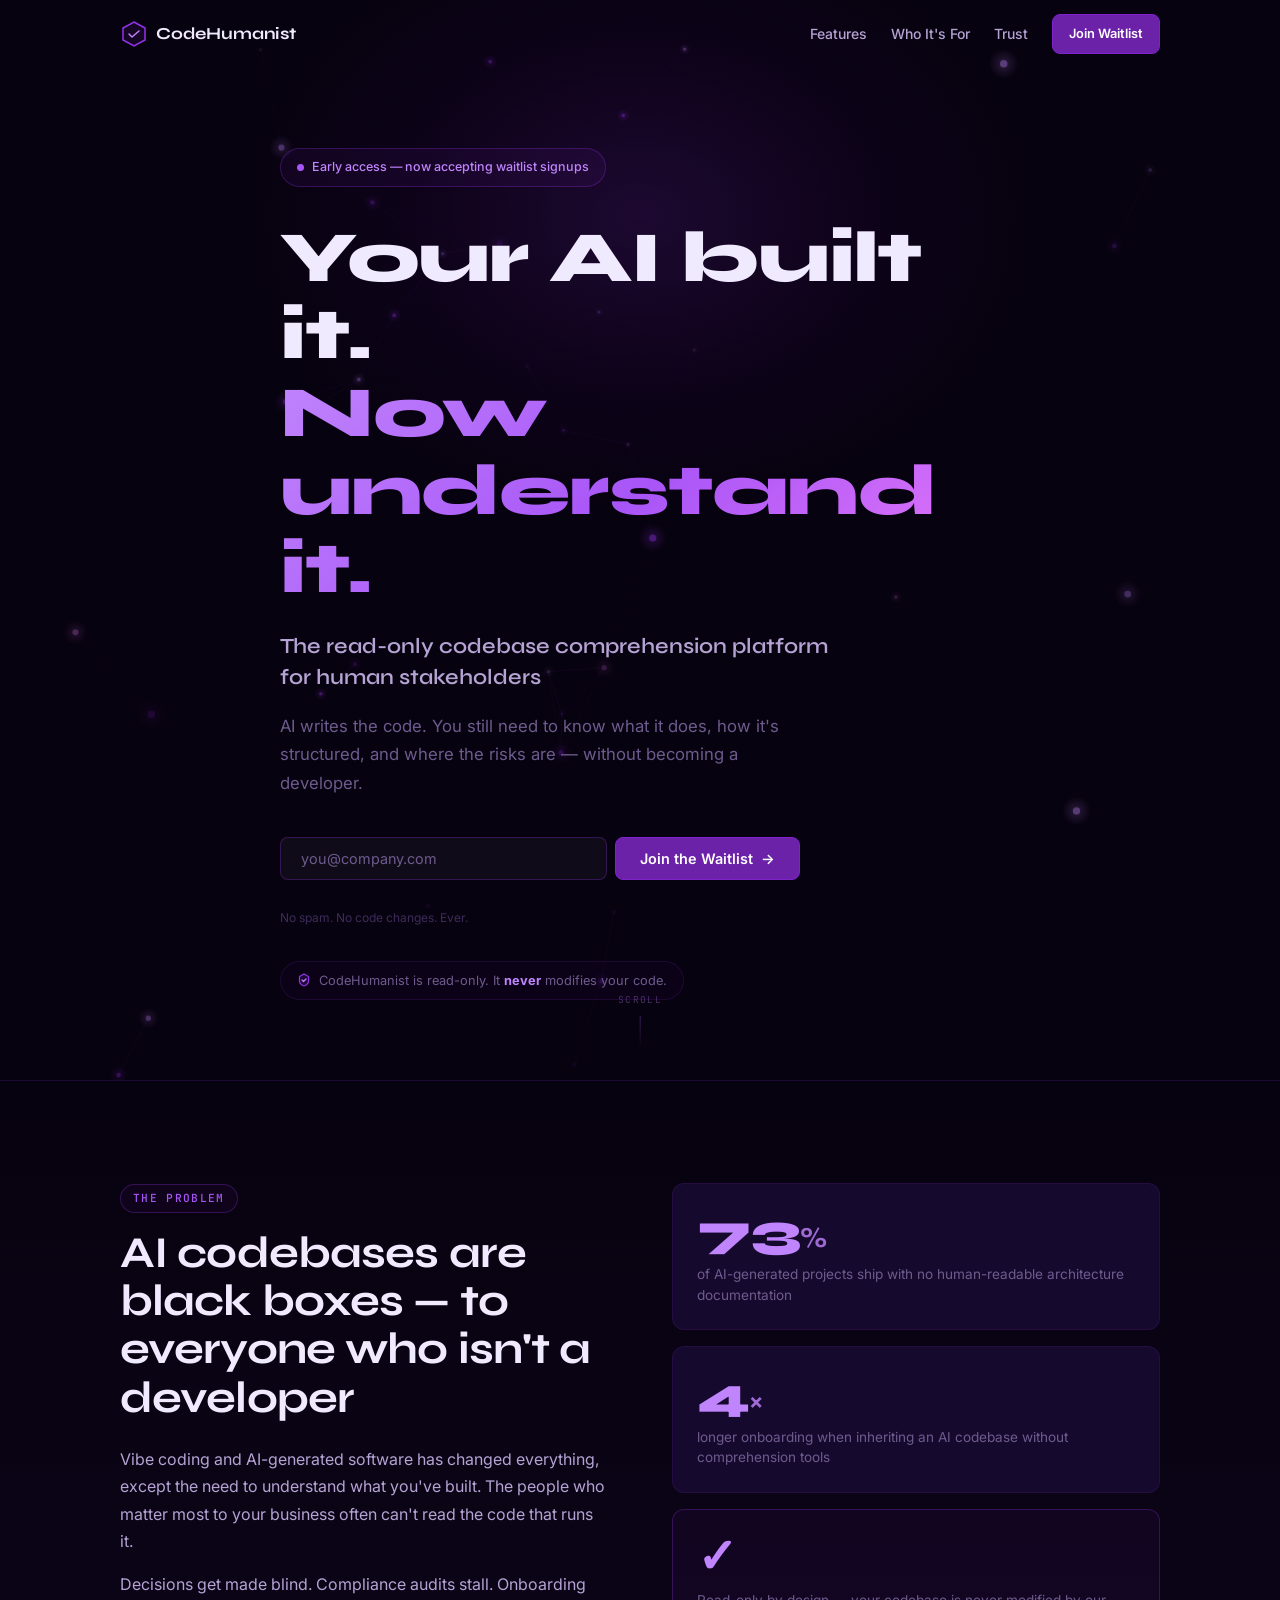
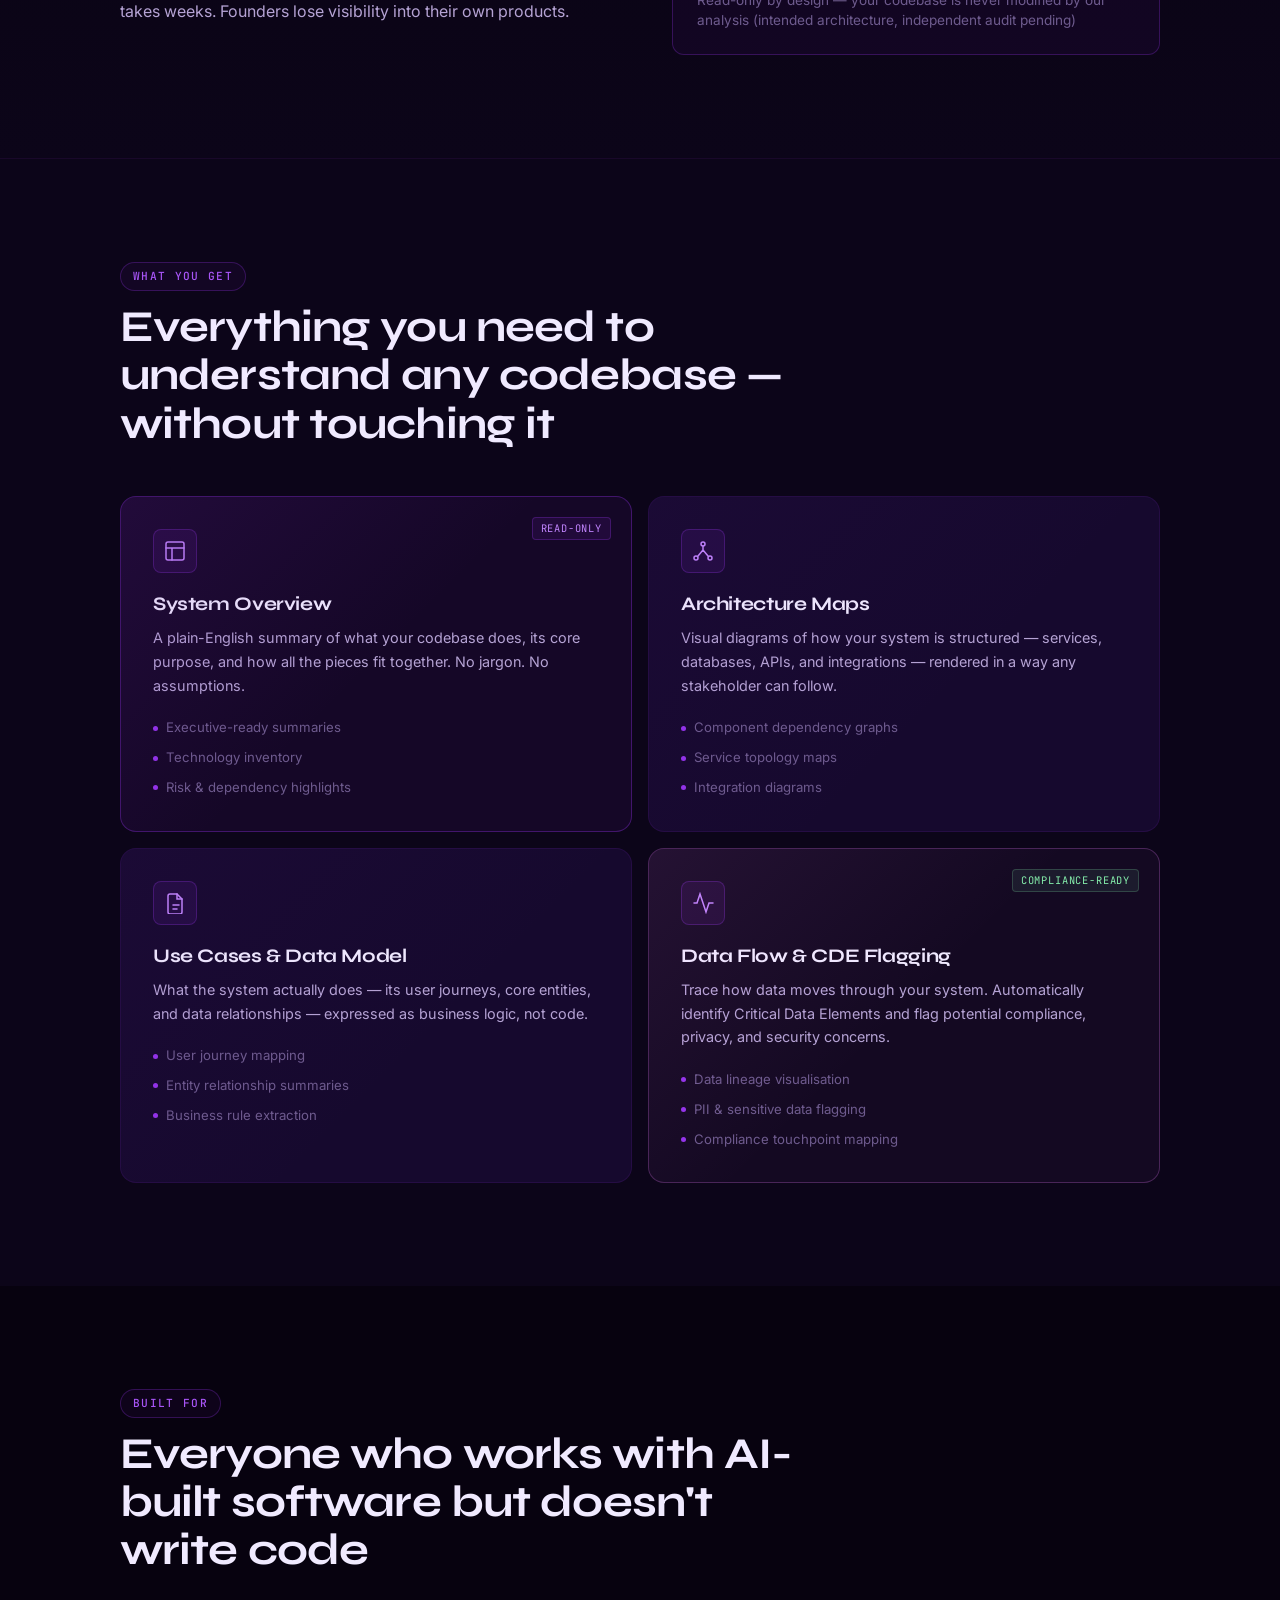
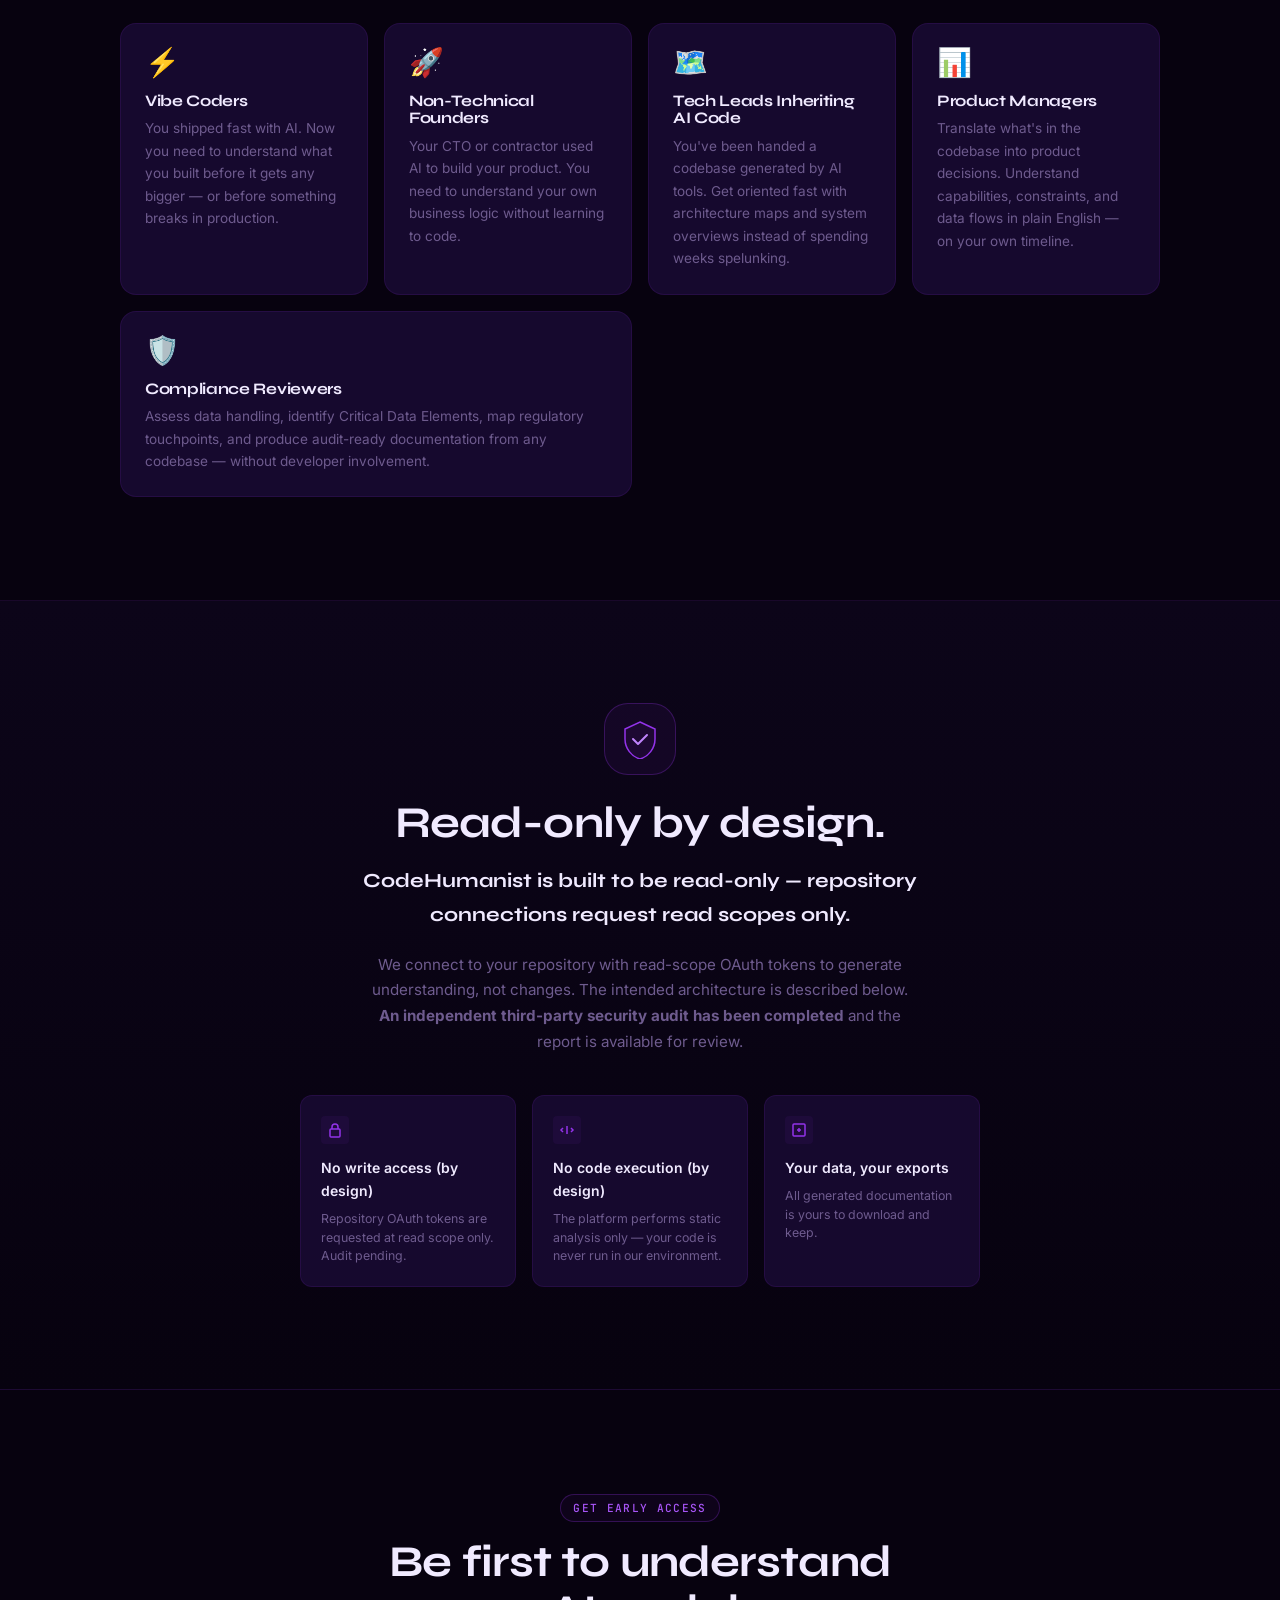
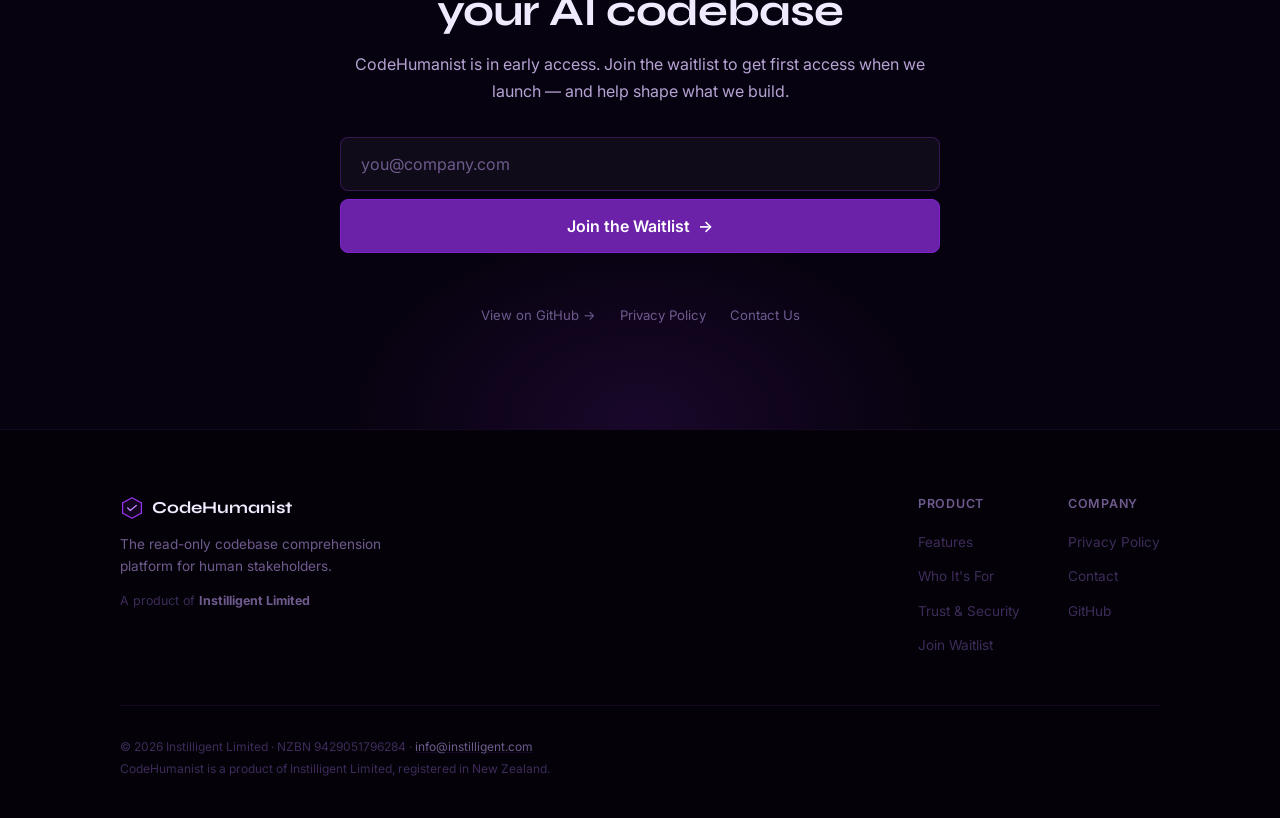
==== commit 38e49ecb: "feat(seo): add Plausible analytics snippet to Code Humanist MARC-APPROVED: 2026-04-30 portfolio-wide" ====
--- a/index.html
+++ b/index.html
@@ -35,6 +35,7 @@
 
   <!-- Inline SVG favicon -->
   <link rel="icon" href="data:image/svg+xml,<svg xmlns='http://www.w3.org/2000/svg' viewBox='0 0 32 32'><rect width='32' height='32' rx='6' fill='%236B21A8'/><text x='50%25' y='55%25' font-size='18' text-anchor='middle' dominant-baseline='middle' fill='white'>⬡</text></svg>">
+<script defer data-domain="codehumanist.com" src="https://plausible.io/js/script.js"></script>
 </head>
 <body>
 
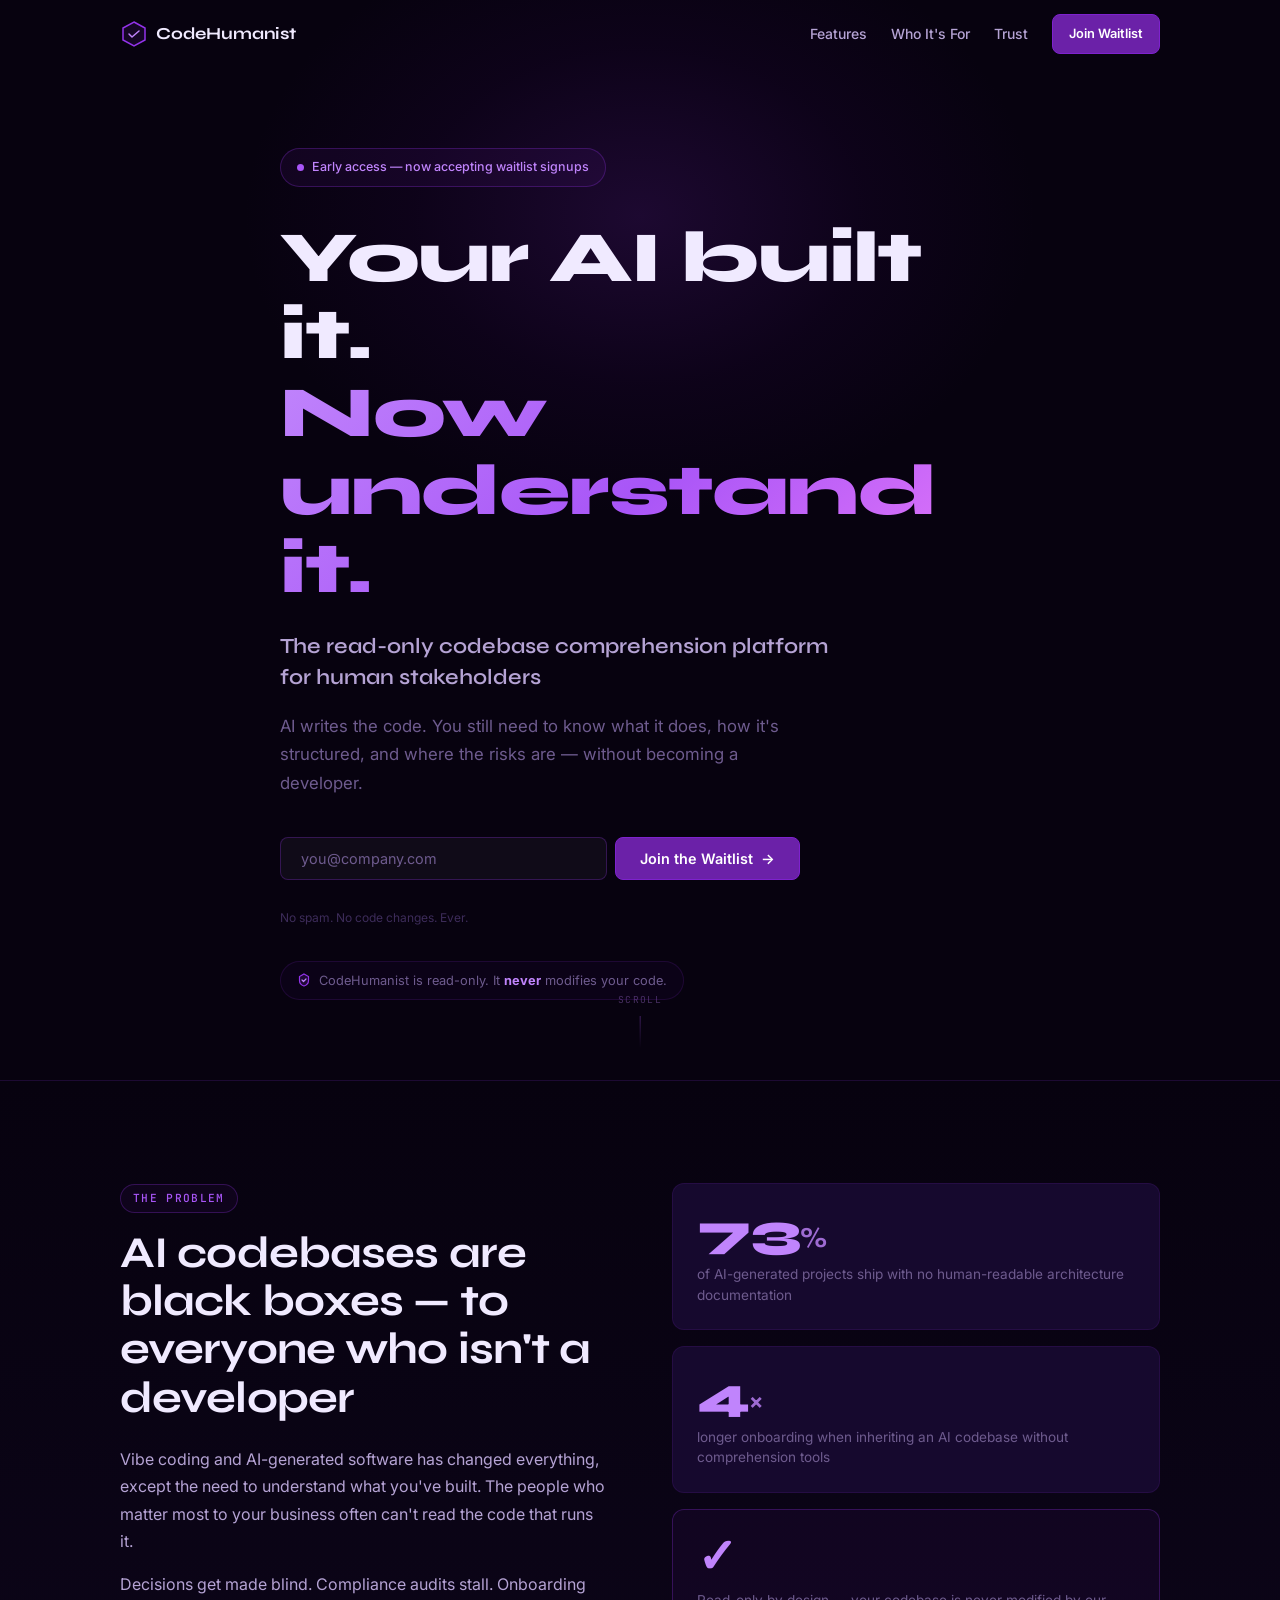
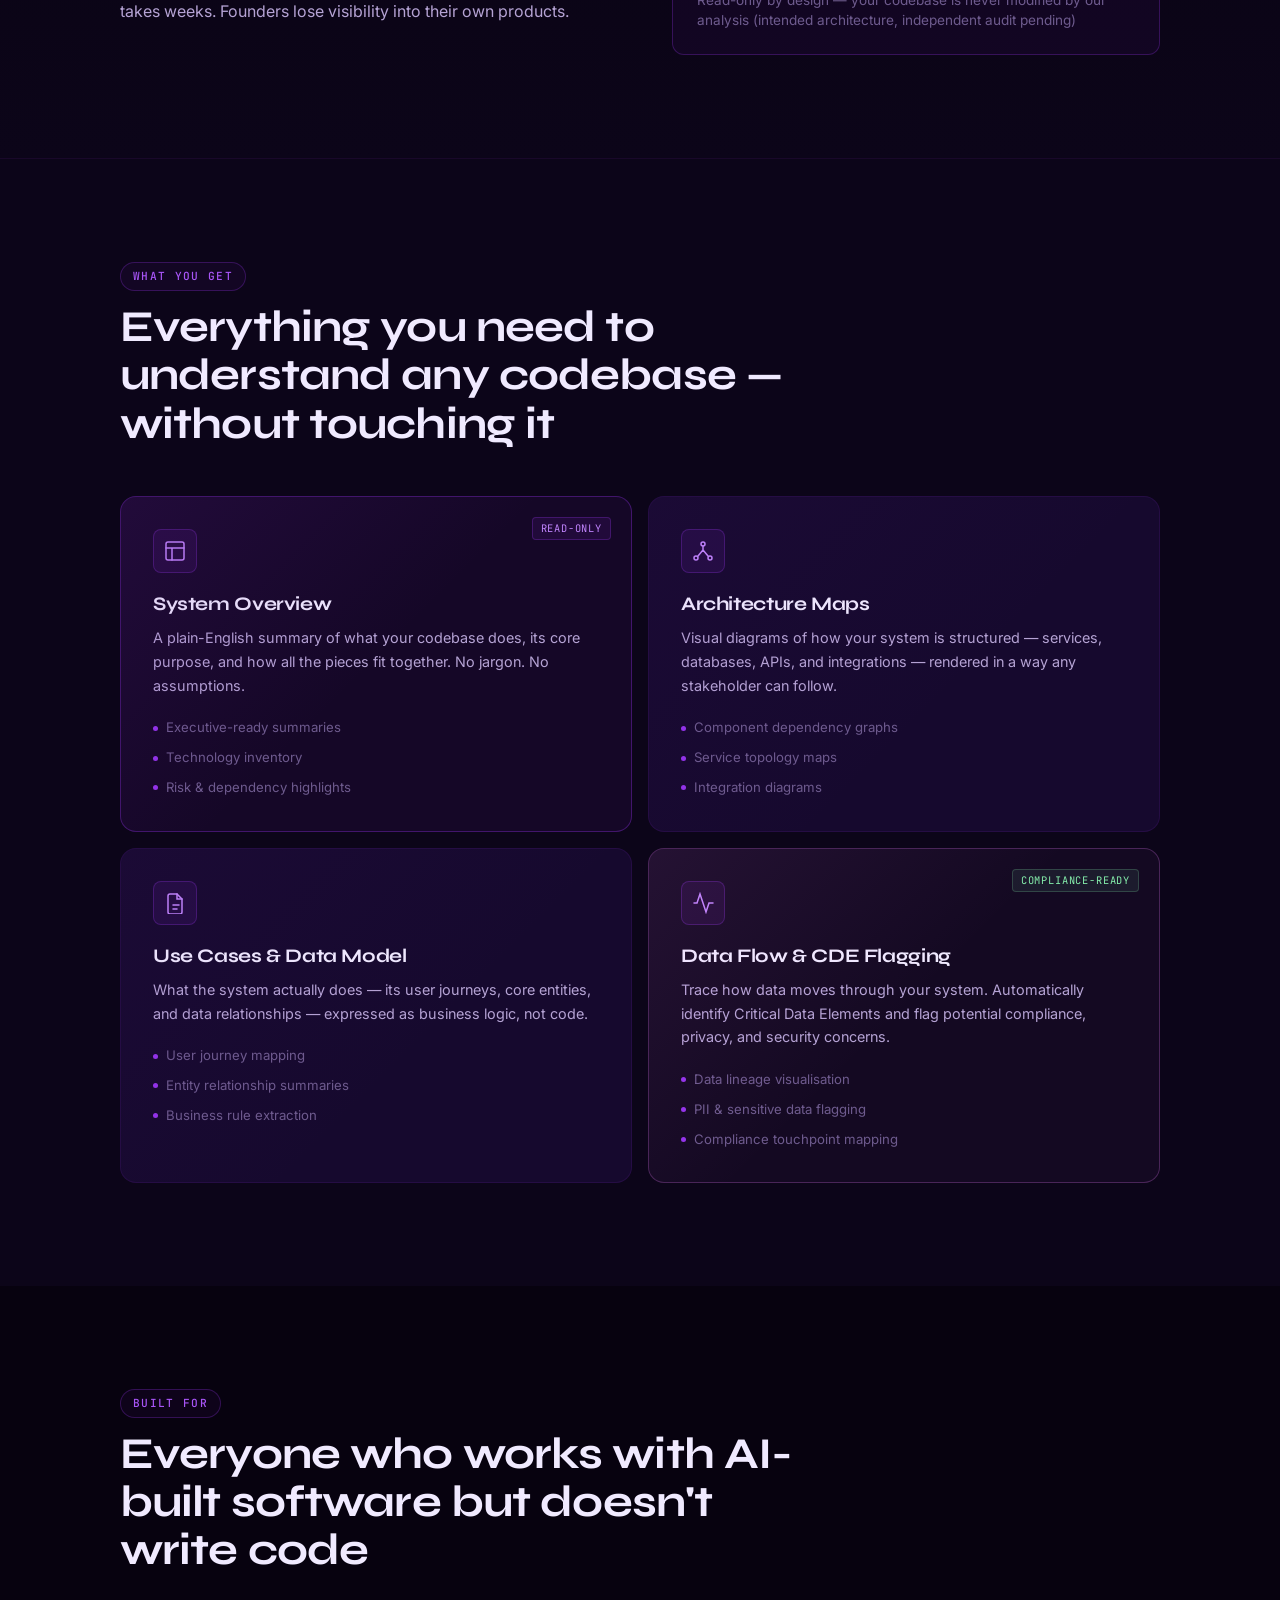
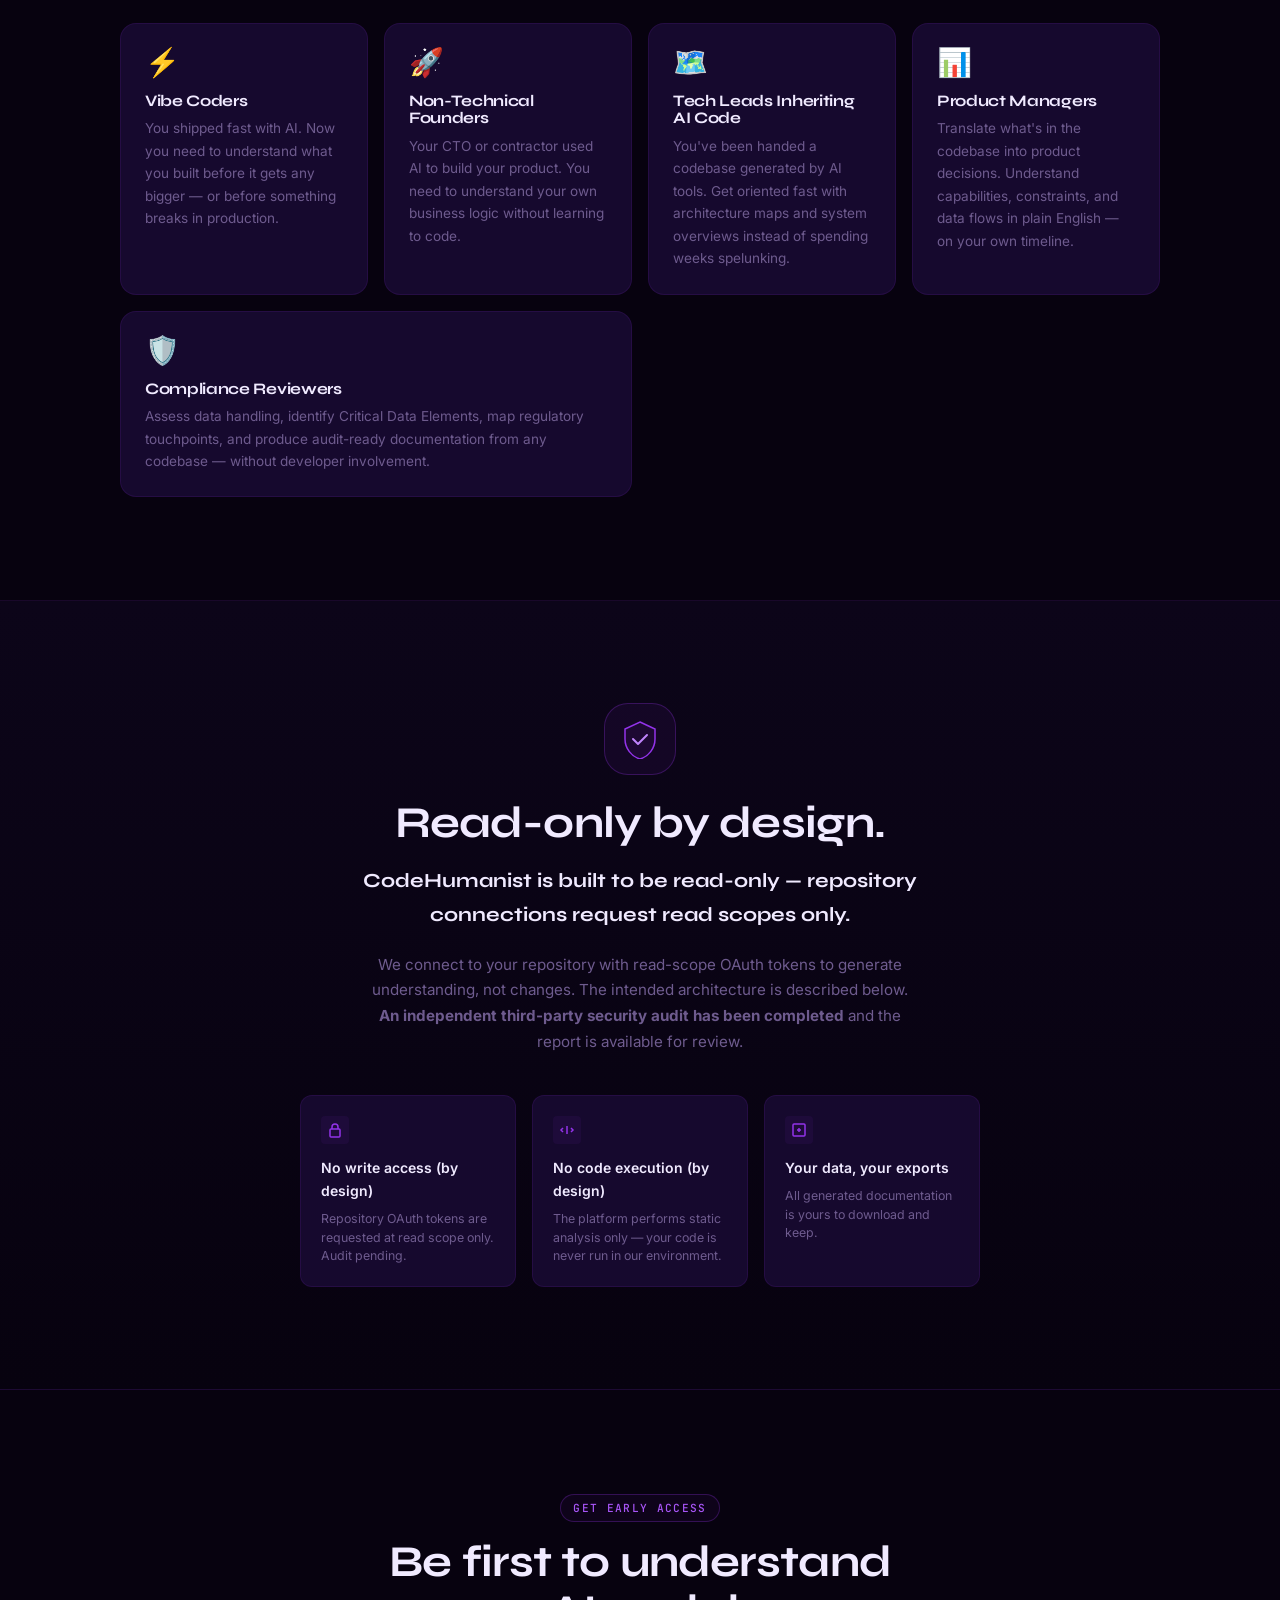
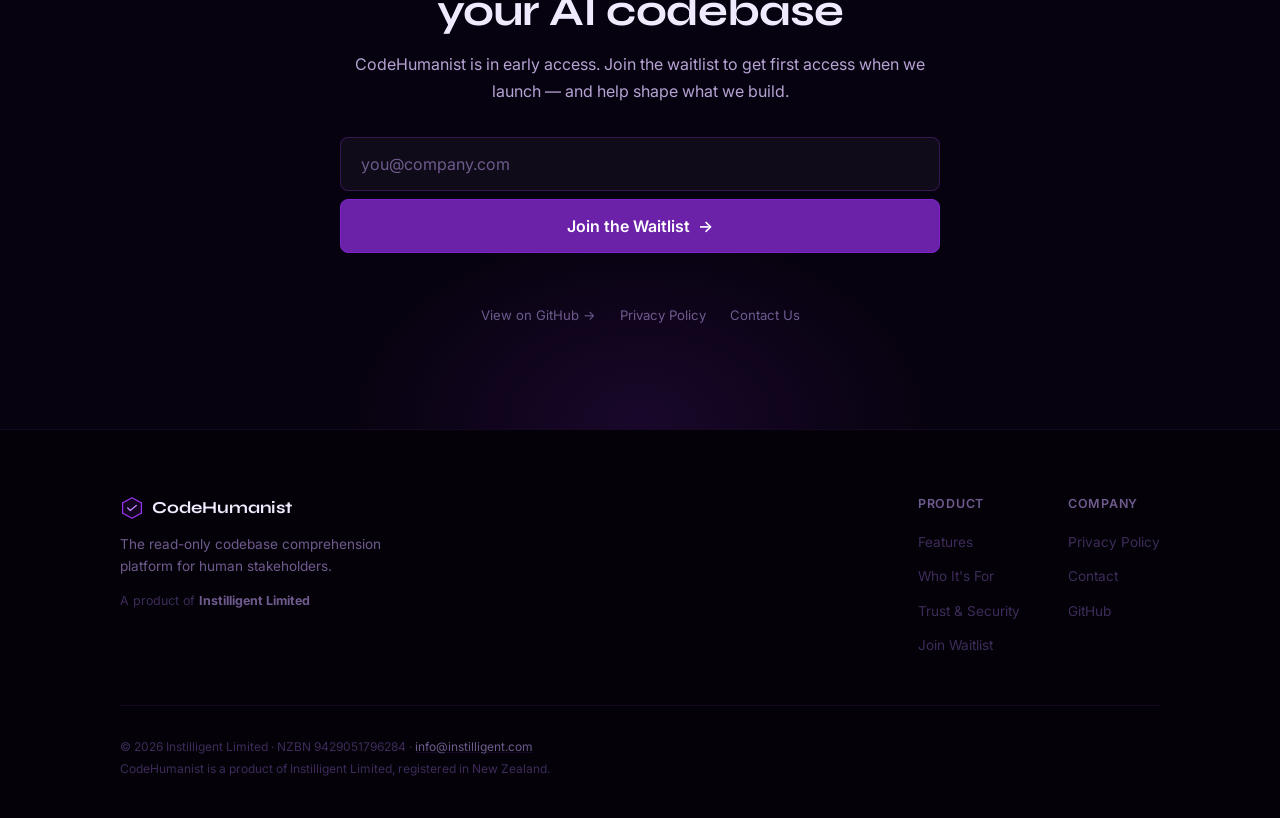
==== commit b1604890: "Revert "feat(seo): add Plausible analytics snippet to Code Humanist" This reverts commit 38e49ecb955" ====
--- a/index.html
+++ b/index.html
@@ -35,7 +35,6 @@
 
   <!-- Inline SVG favicon -->
   <link rel="icon" href="data:image/svg+xml,<svg xmlns='http://www.w3.org/2000/svg' viewBox='0 0 32 32'><rect width='32' height='32' rx='6' fill='%236B21A8'/><text x='50%25' y='55%25' font-size='18' text-anchor='middle' dominant-baseline='middle' fill='white'>⬡</text></svg>">
-<script defer data-domain="codehumanist.com" src="https://plausible.io/js/script.js"></script>
 </head>
 <body>
 
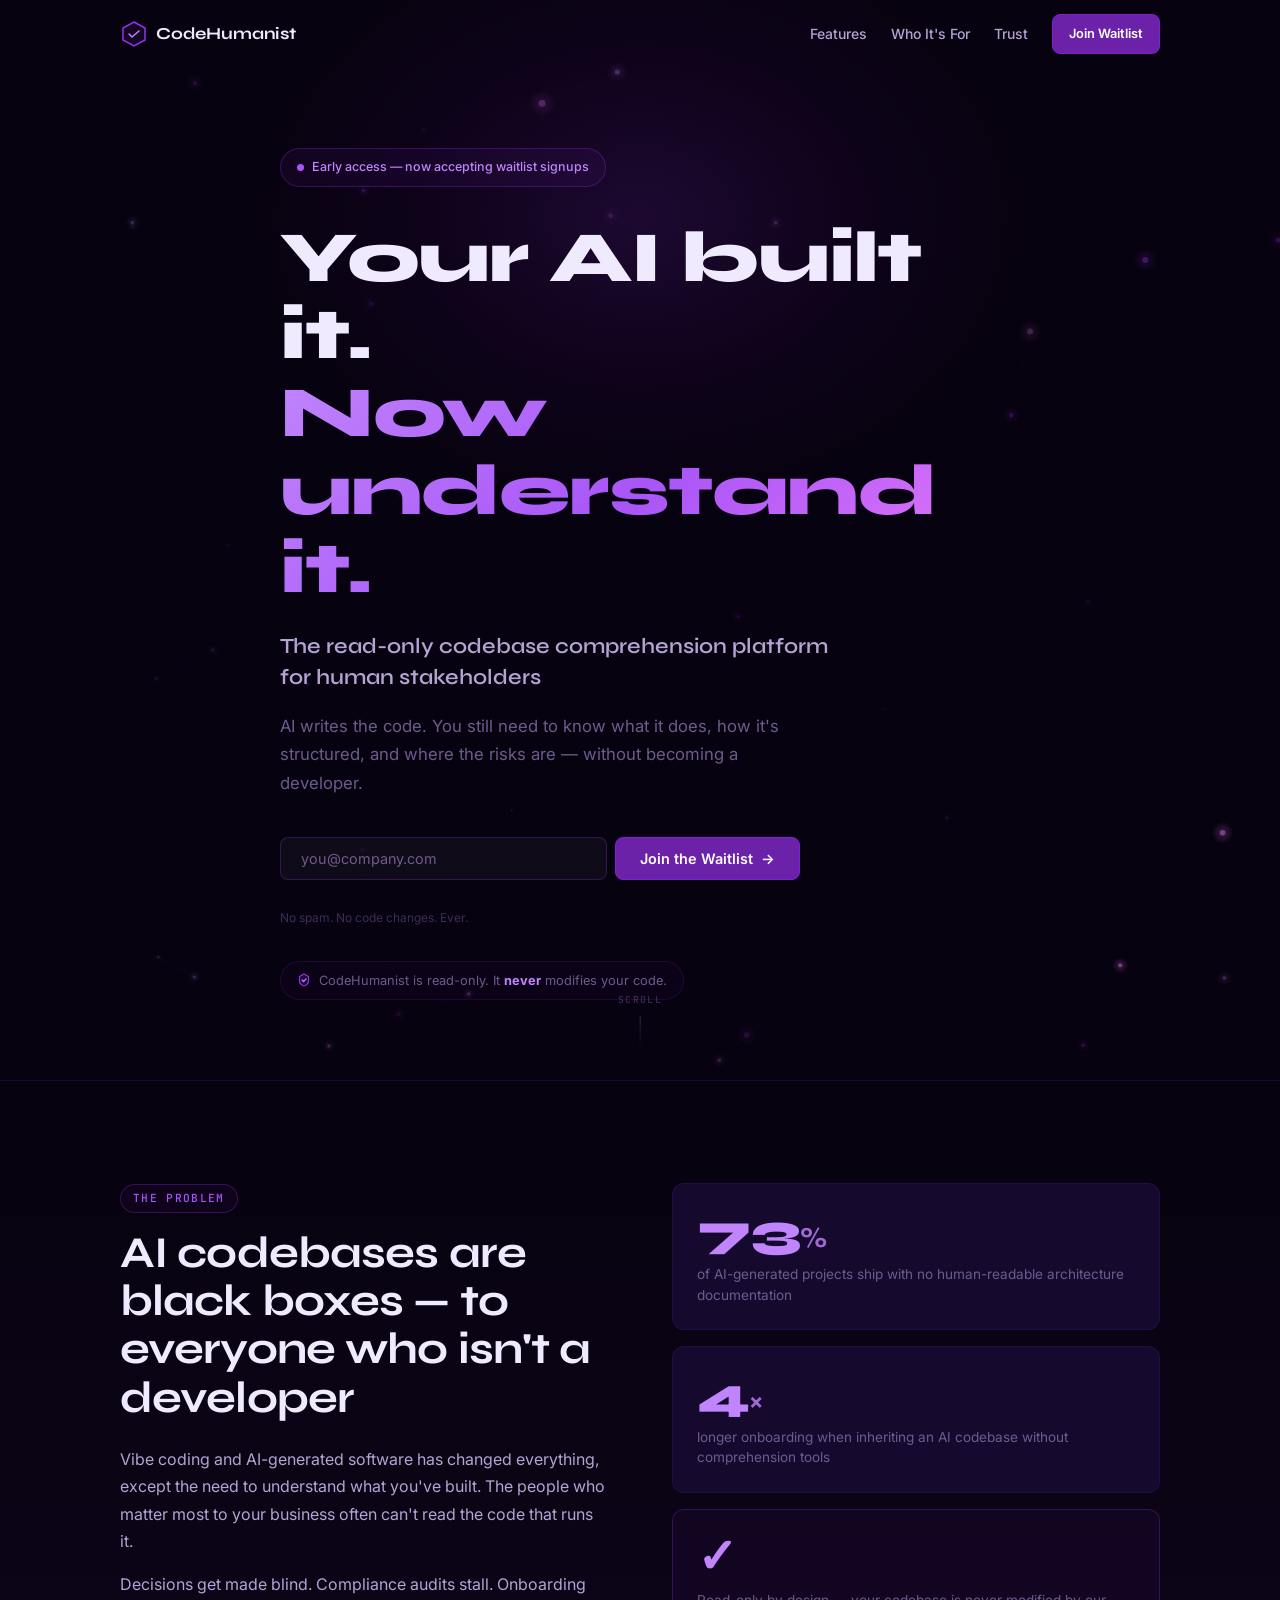
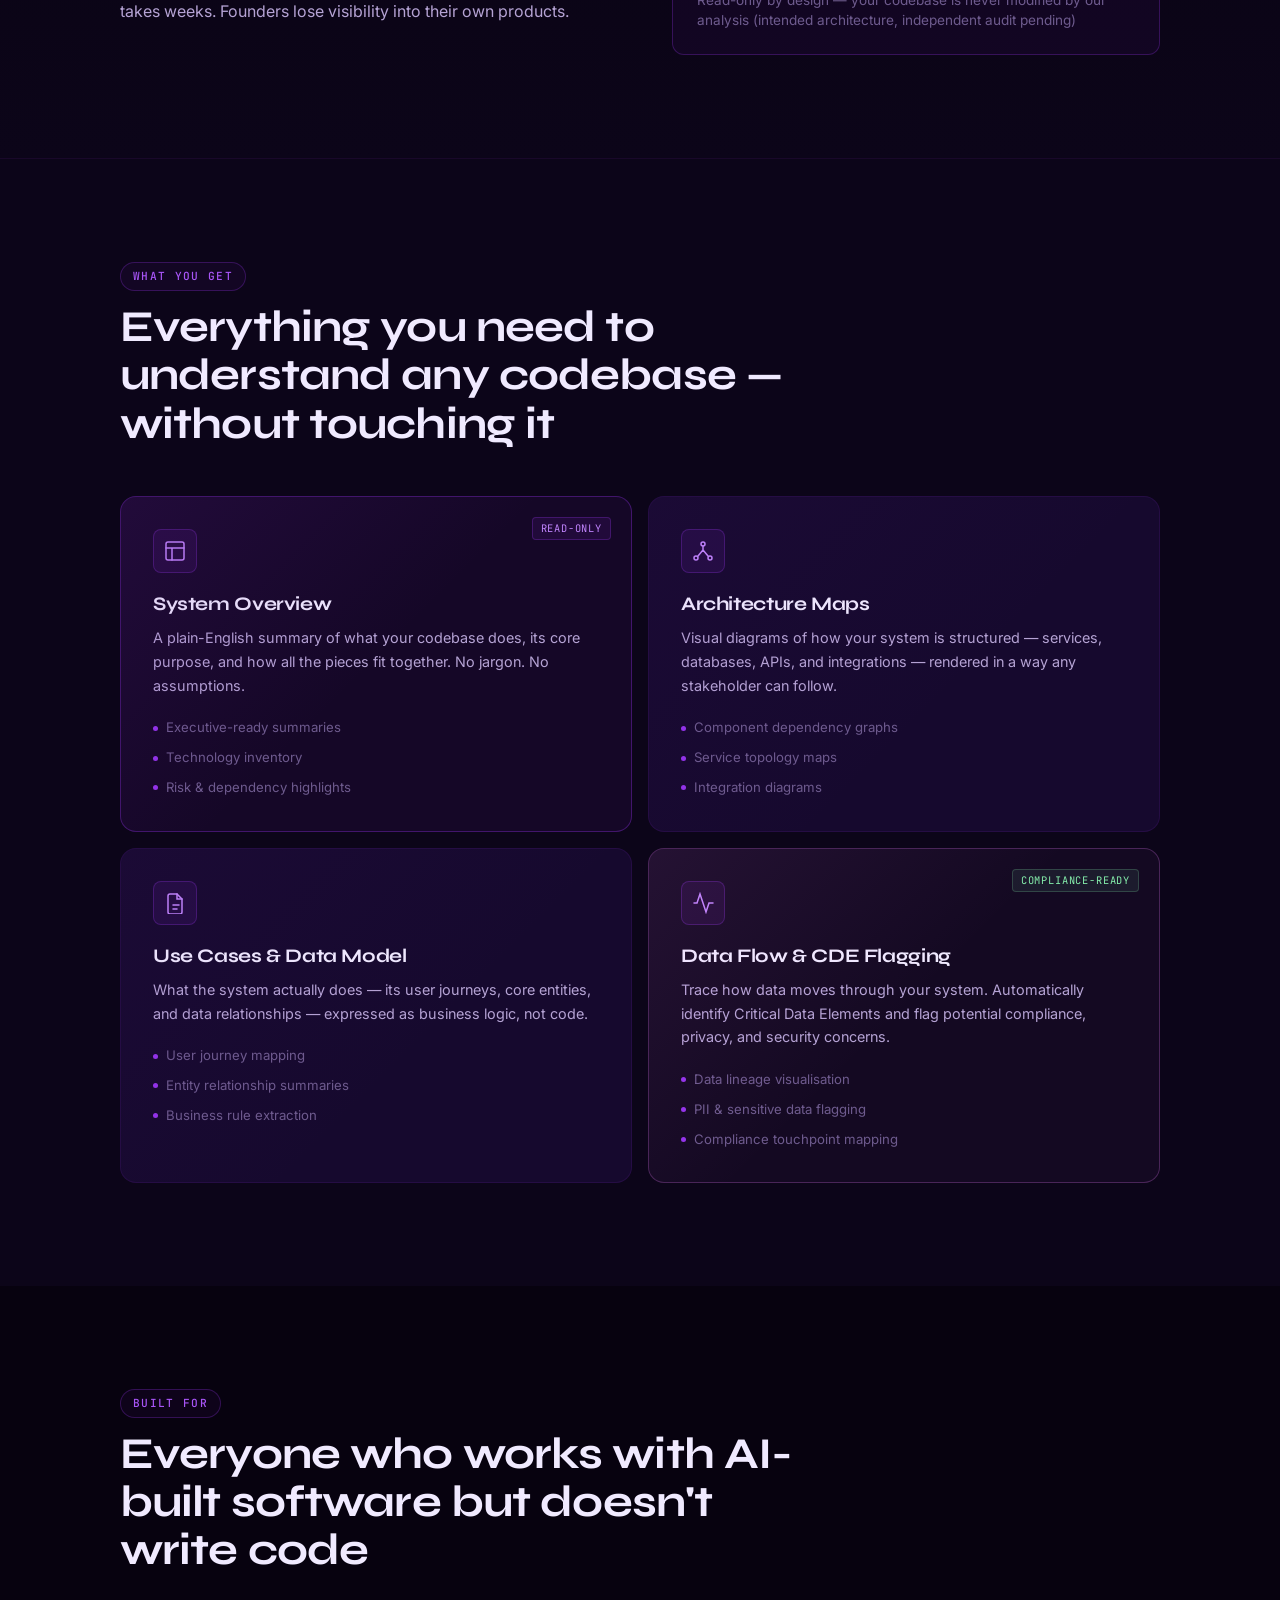
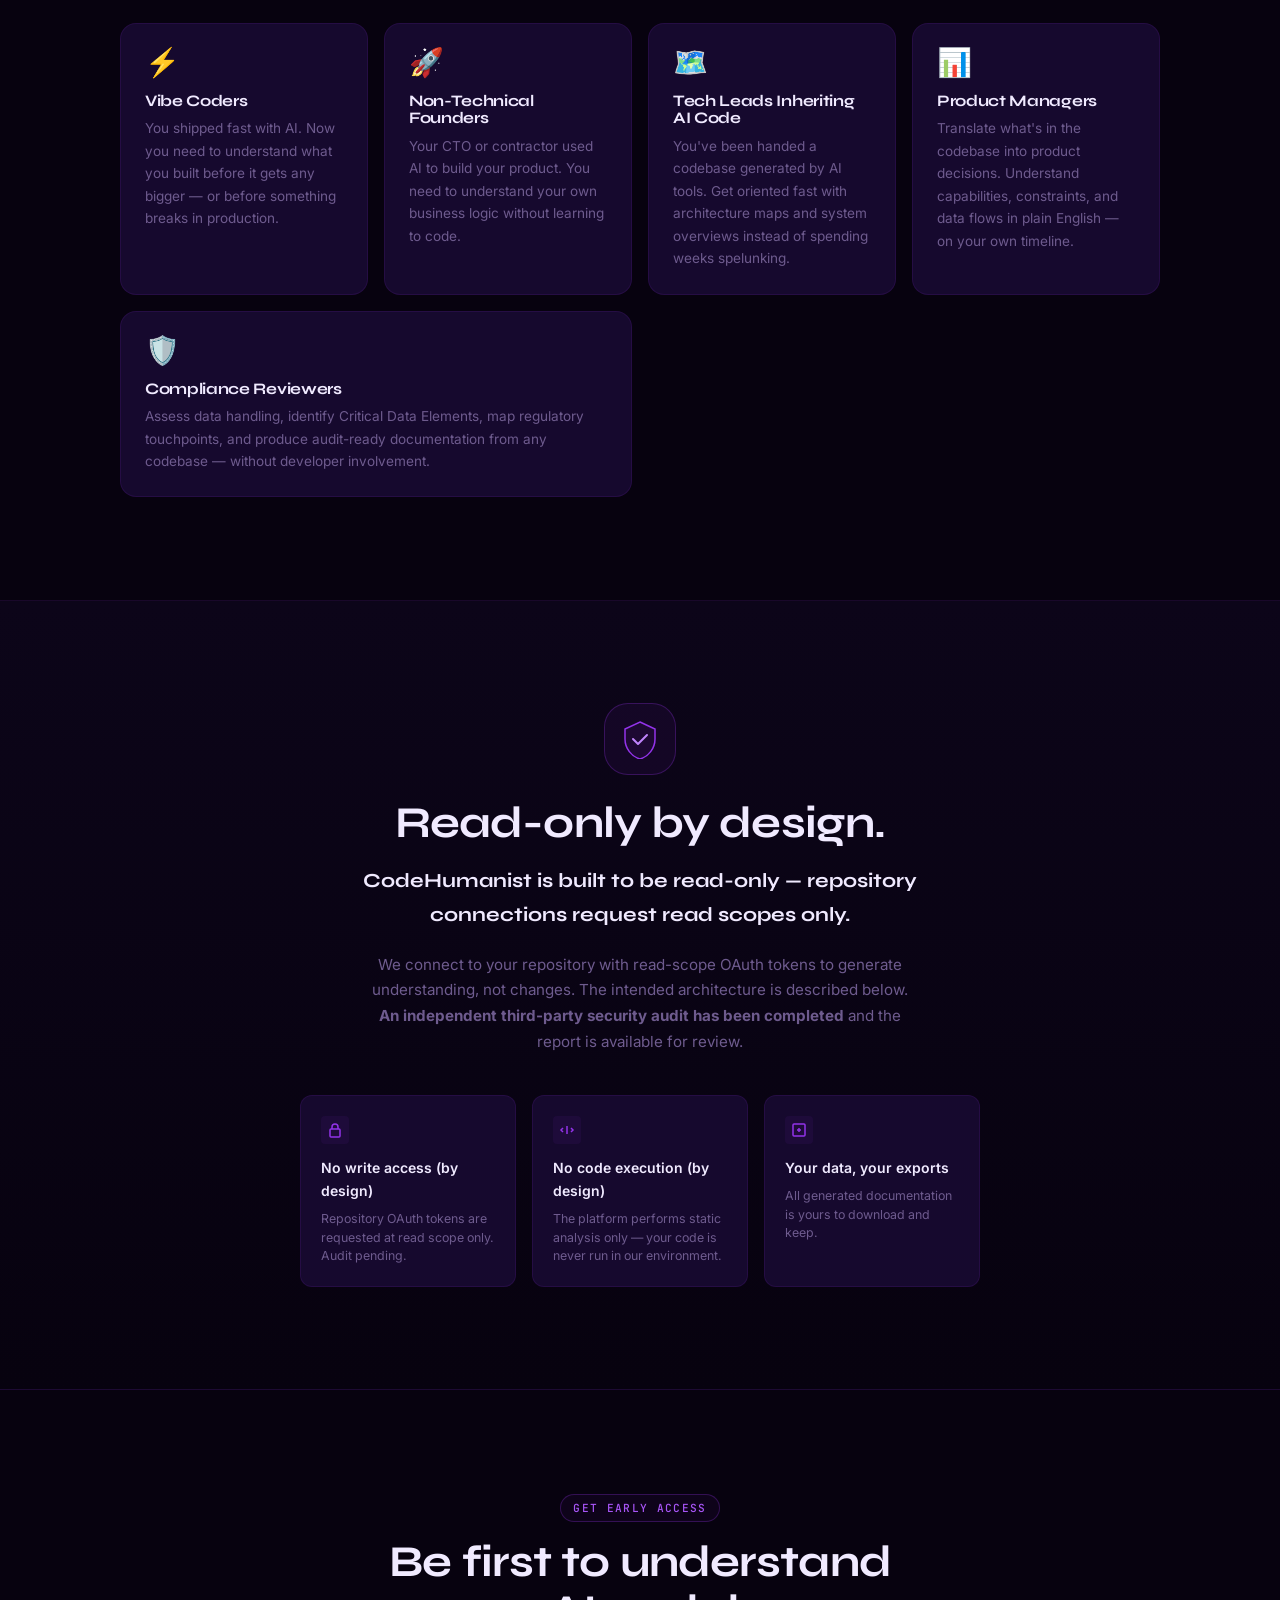
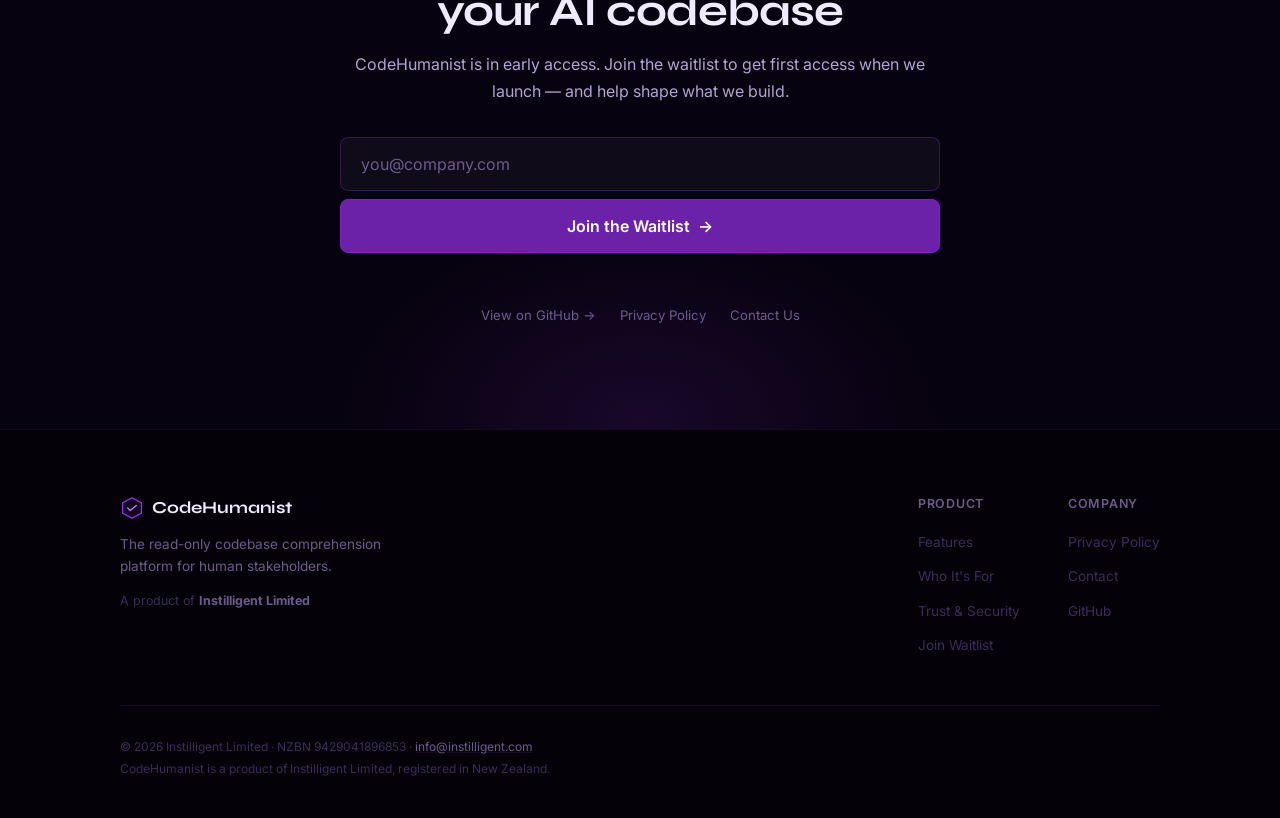
==== commit 6c17deec: "feat(analytics): activate GA4 G-MSSEPYRD1L" ====
--- a/index.html
+++ b/index.html
@@ -20,16 +20,14 @@
   <link rel="preload" href="https://fonts.googleapis.com/css2?family=Inter:wght@300;400;500;600&family=Syne:wght@600;700;800&family=JetBrains+Mono:wght@400;500&display=swap" as="style" onload="this.onload=null;this.rel='stylesheet'">
   <noscript><link rel="stylesheet" href="https://fonts.googleapis.com/css2?family=Inter:wght@300;400;500;600&family=Syne:wght@600;700;800&family=JetBrains+Mono:wght@400;500&display=swap"></noscript>
 
-  <!-- GA4 — replace G-XXXXXXXXXX with your property ID to activate -->
-  <!--
-  <script async src="https://www.googletagmanager.com/gtag/js?id=G-XXXXXXXXXX"></script>
+  <!-- GA4 (wired 2026-06-22) -->
+  <script async src="https://www.googletagmanager.com/gtag/js?id=G-MSSEPYRD1L"></script>
   <script>
     window.dataLayer = window.dataLayer || [];
     function gtag(){dataLayer.push(arguments);}
     gtag('js', new Date());
-    gtag('config', 'G-XXXXXXXXXX');
+    gtag('config', 'G-MSSEPYRD1L');
   </script>
-  -->
 
   <link rel="stylesheet" href="css/style.css">
 
@@ -400,7 +398,7 @@
       </div>
 
       <div class="footer-legal">
-        <p>© 2026 Instilligent Limited · NZBN 9429051796284 · <a href="mailto:info@instilligent.com">info@instilligent.com</a></p>
+        <p>© 2026 Instilligent Limited · NZBN 9429041896853 · <a href="mailto:info@instilligent.com">info@instilligent.com</a></p>
         <p>CodeHumanist is a product of Instilligent Limited, registered in New Zealand.</p>
       </div>
     </div>
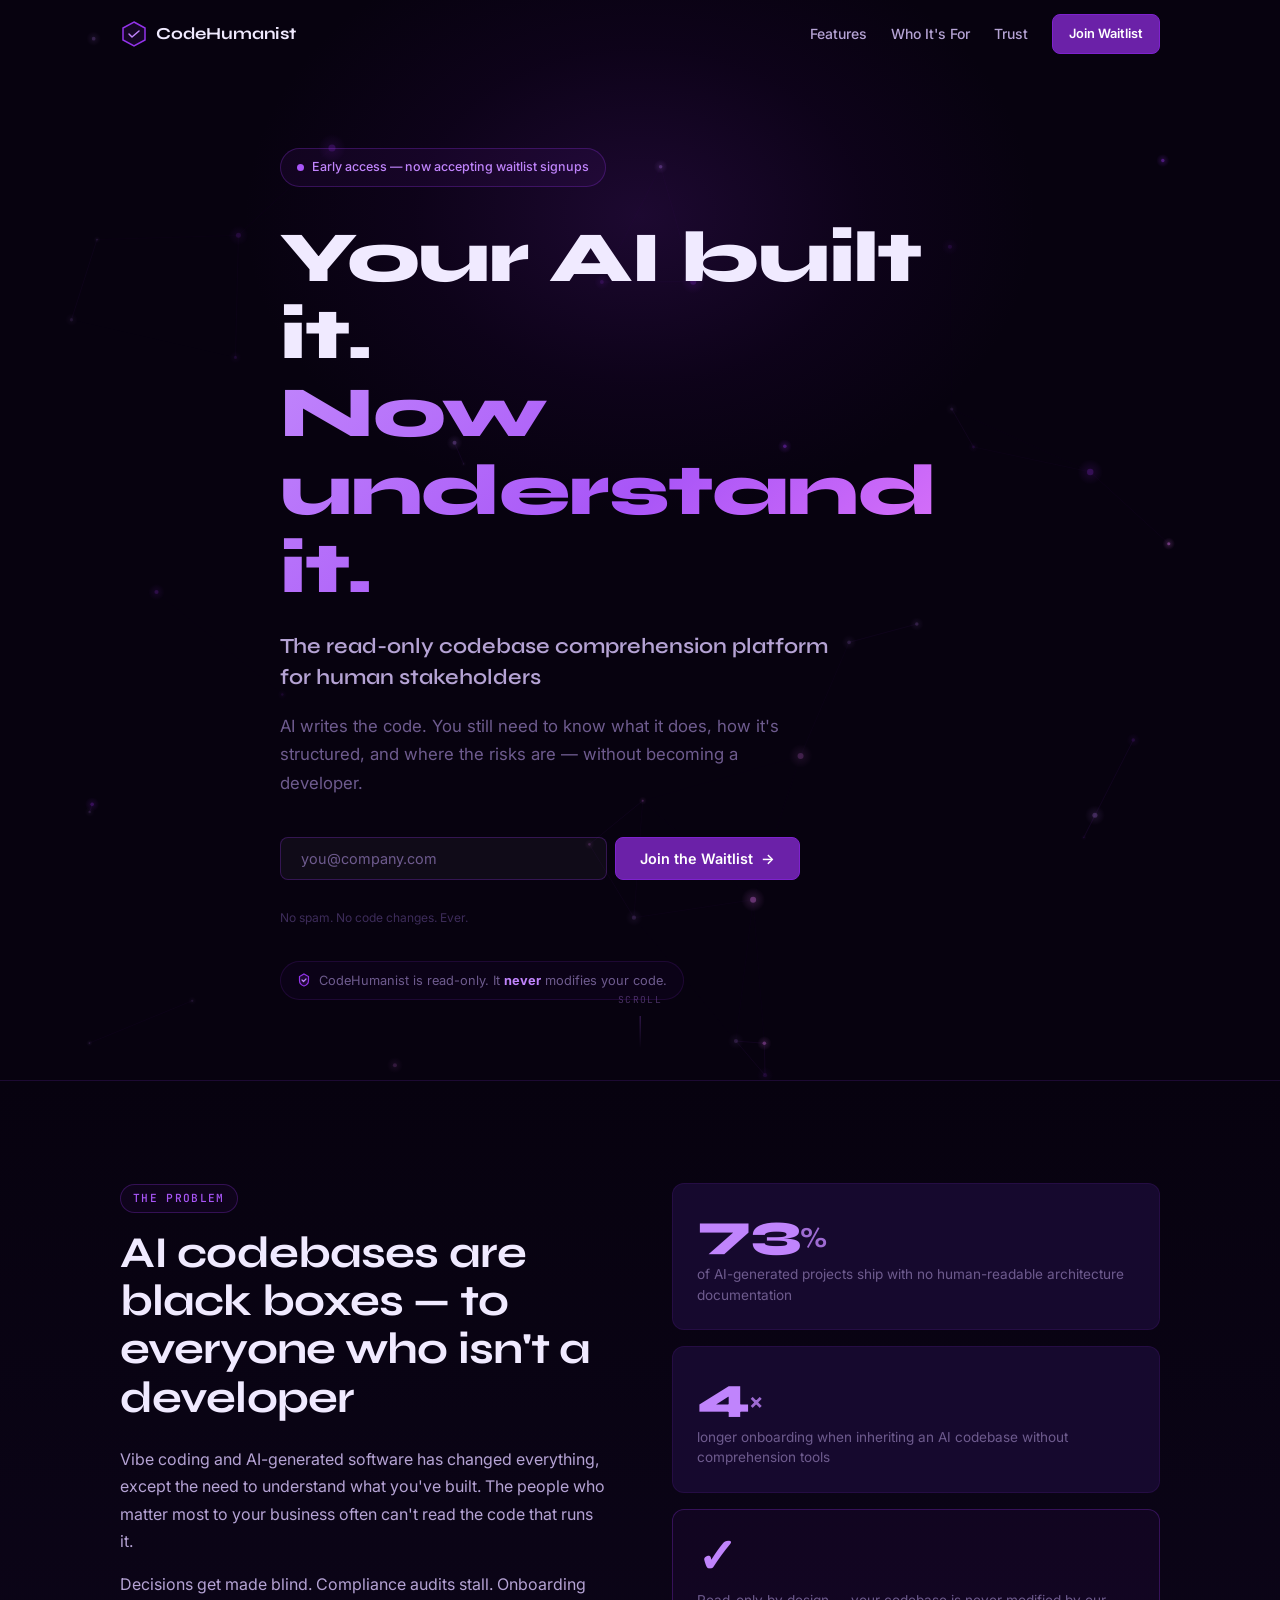
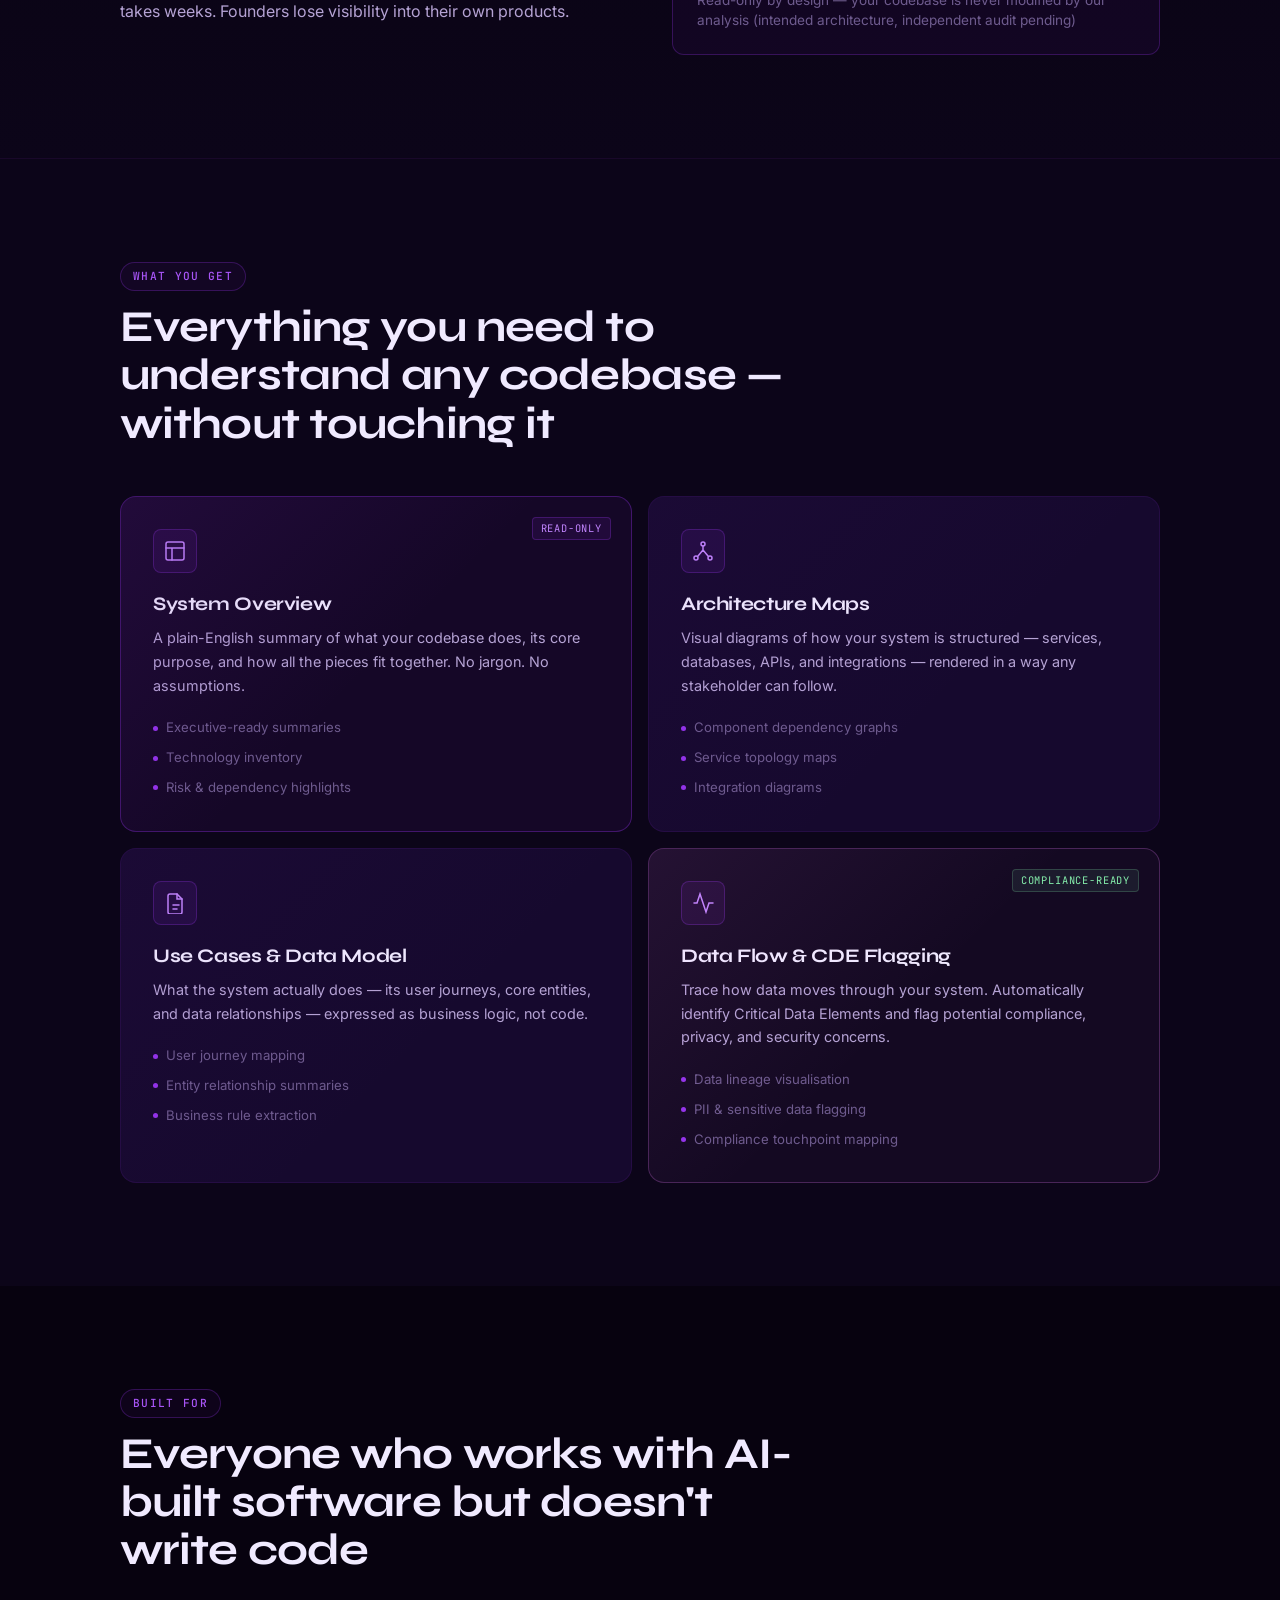
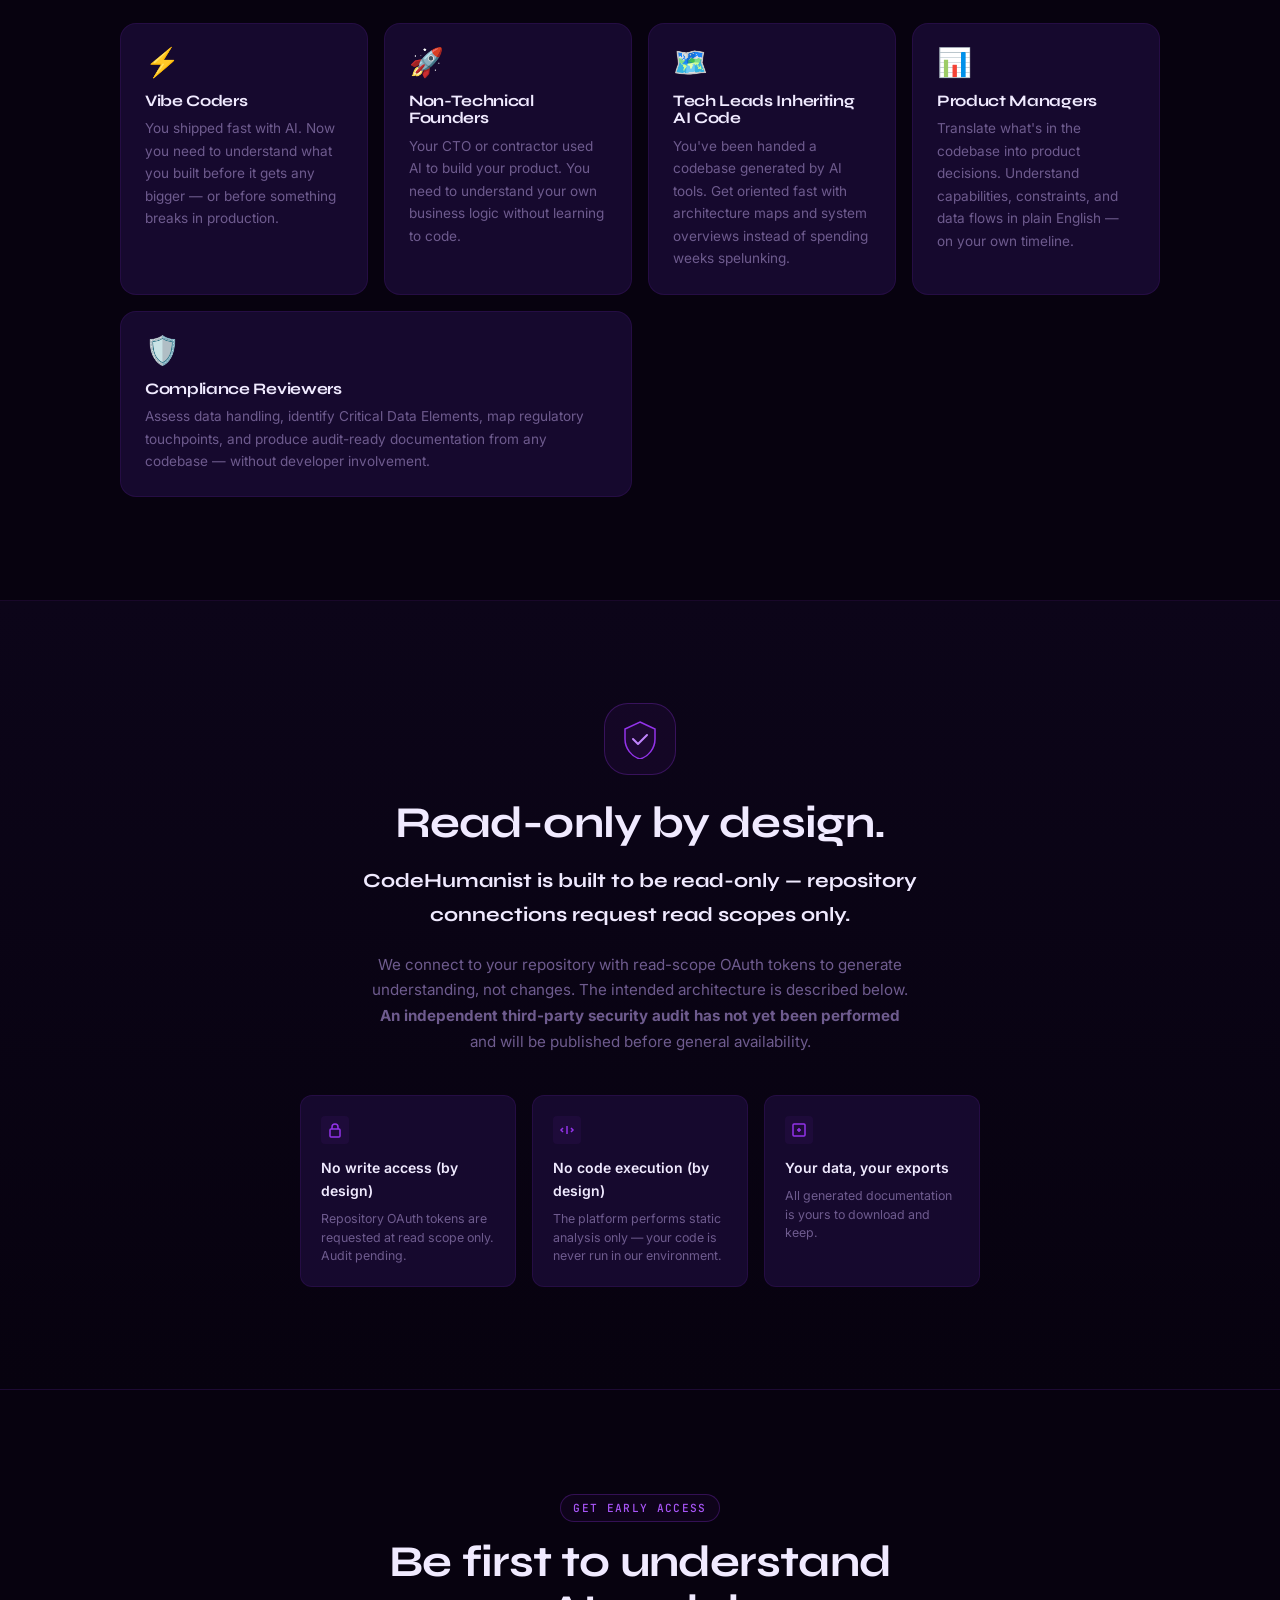
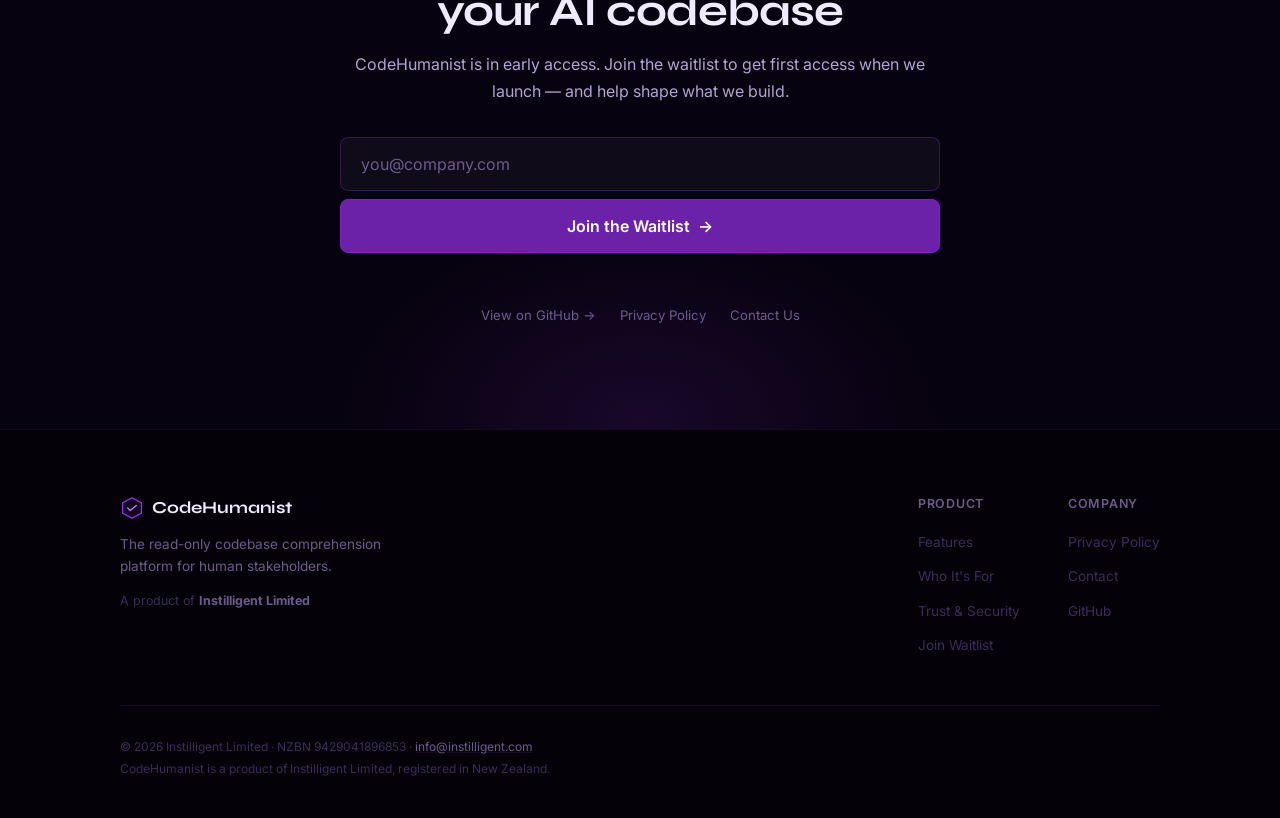
==== commit 38ec7d9d: "feat(analytics): activate GA4 G-MSSEPYRD1L" ====
--- a/index.html
+++ b/index.html
@@ -291,7 +291,7 @@
         </div>
         <h2 id="trust-heading">Read-only by design.</h2>
         <p class="trust-statement">CodeHumanist is built to be read-only — repository connections request read scopes only.</p>
-        <p class="trust-description">We connect to your repository with read-scope OAuth tokens to generate understanding, not changes. The intended architecture is described below. <strong>An independent third-party security audit has been completed</strong> and the report is available for review.</p>
+        <p class="trust-description">We connect to your repository with read-scope OAuth tokens to generate understanding, not changes. The intended architecture is described below. <strong>An independent third-party security audit has not yet been performed</strong> and will be published before general availability.</p>
 
         <div class="trust-pillars">
           <div class="trust-pillar">
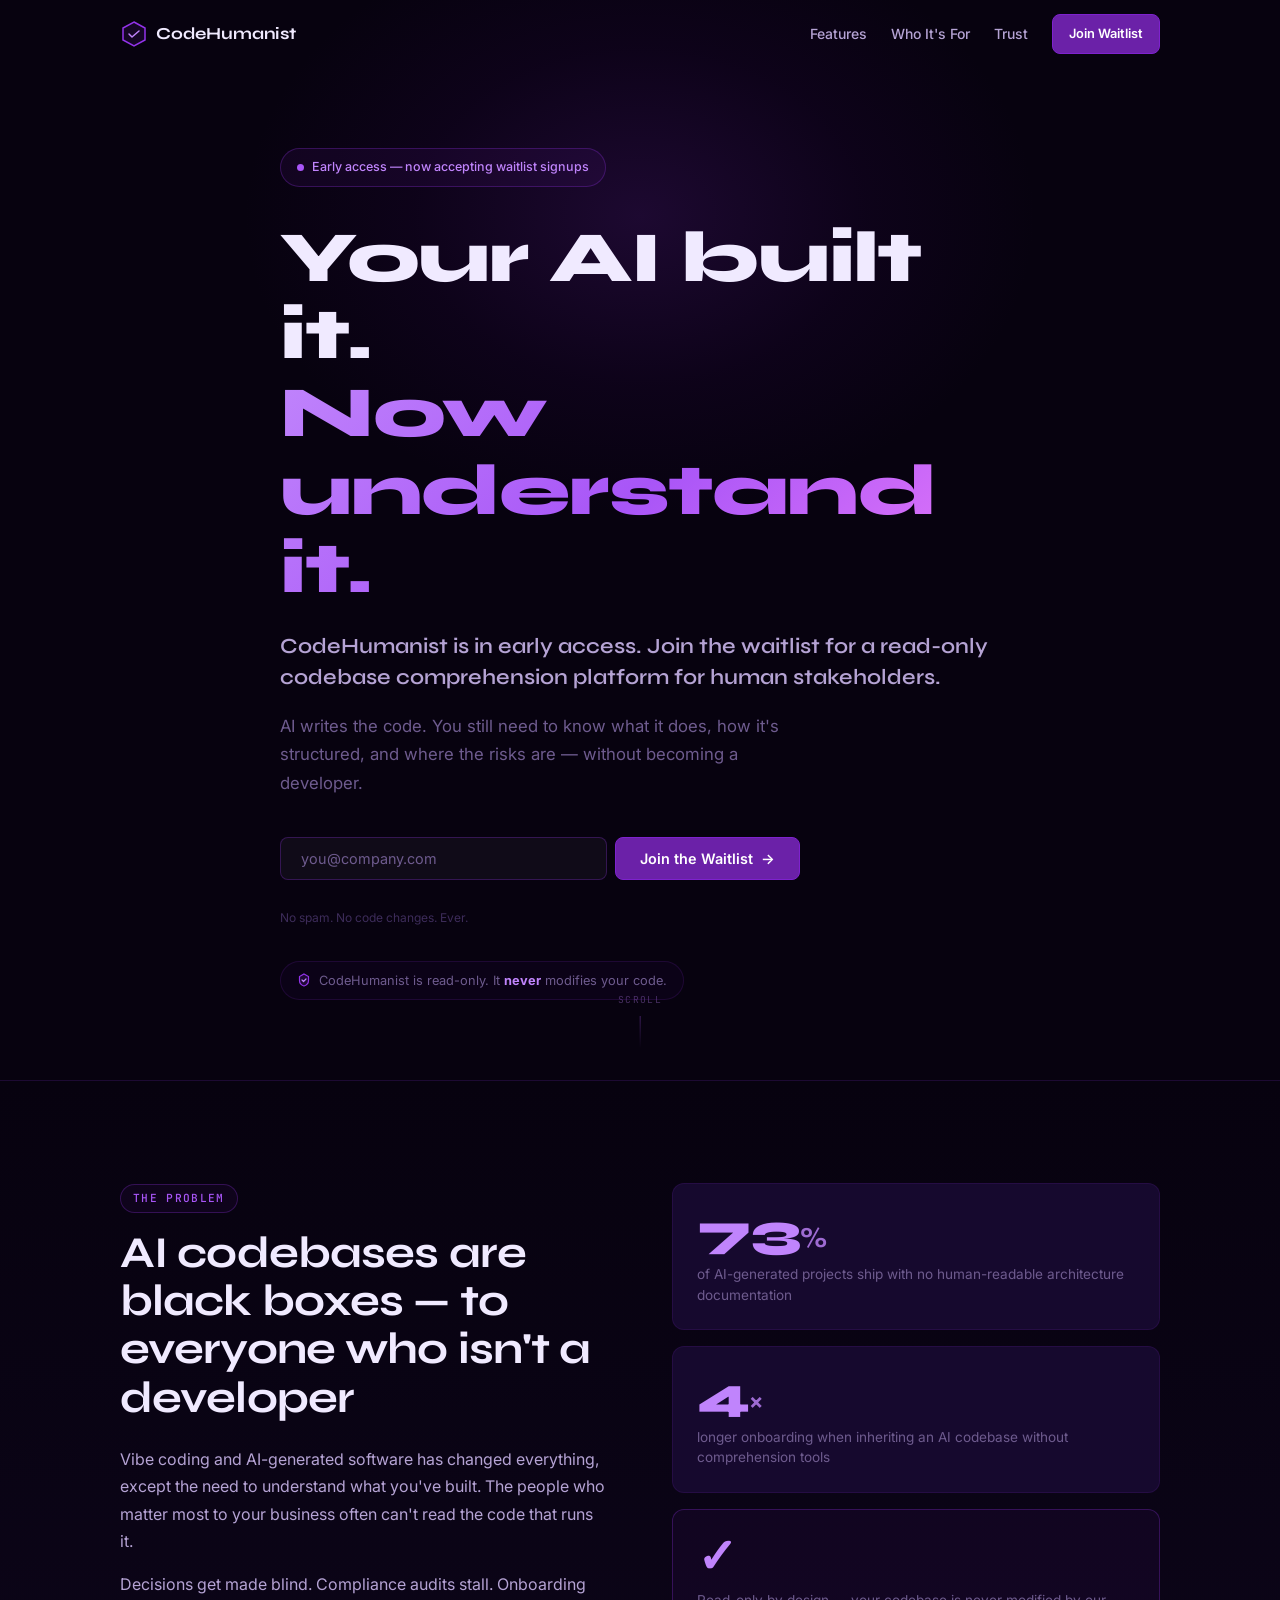
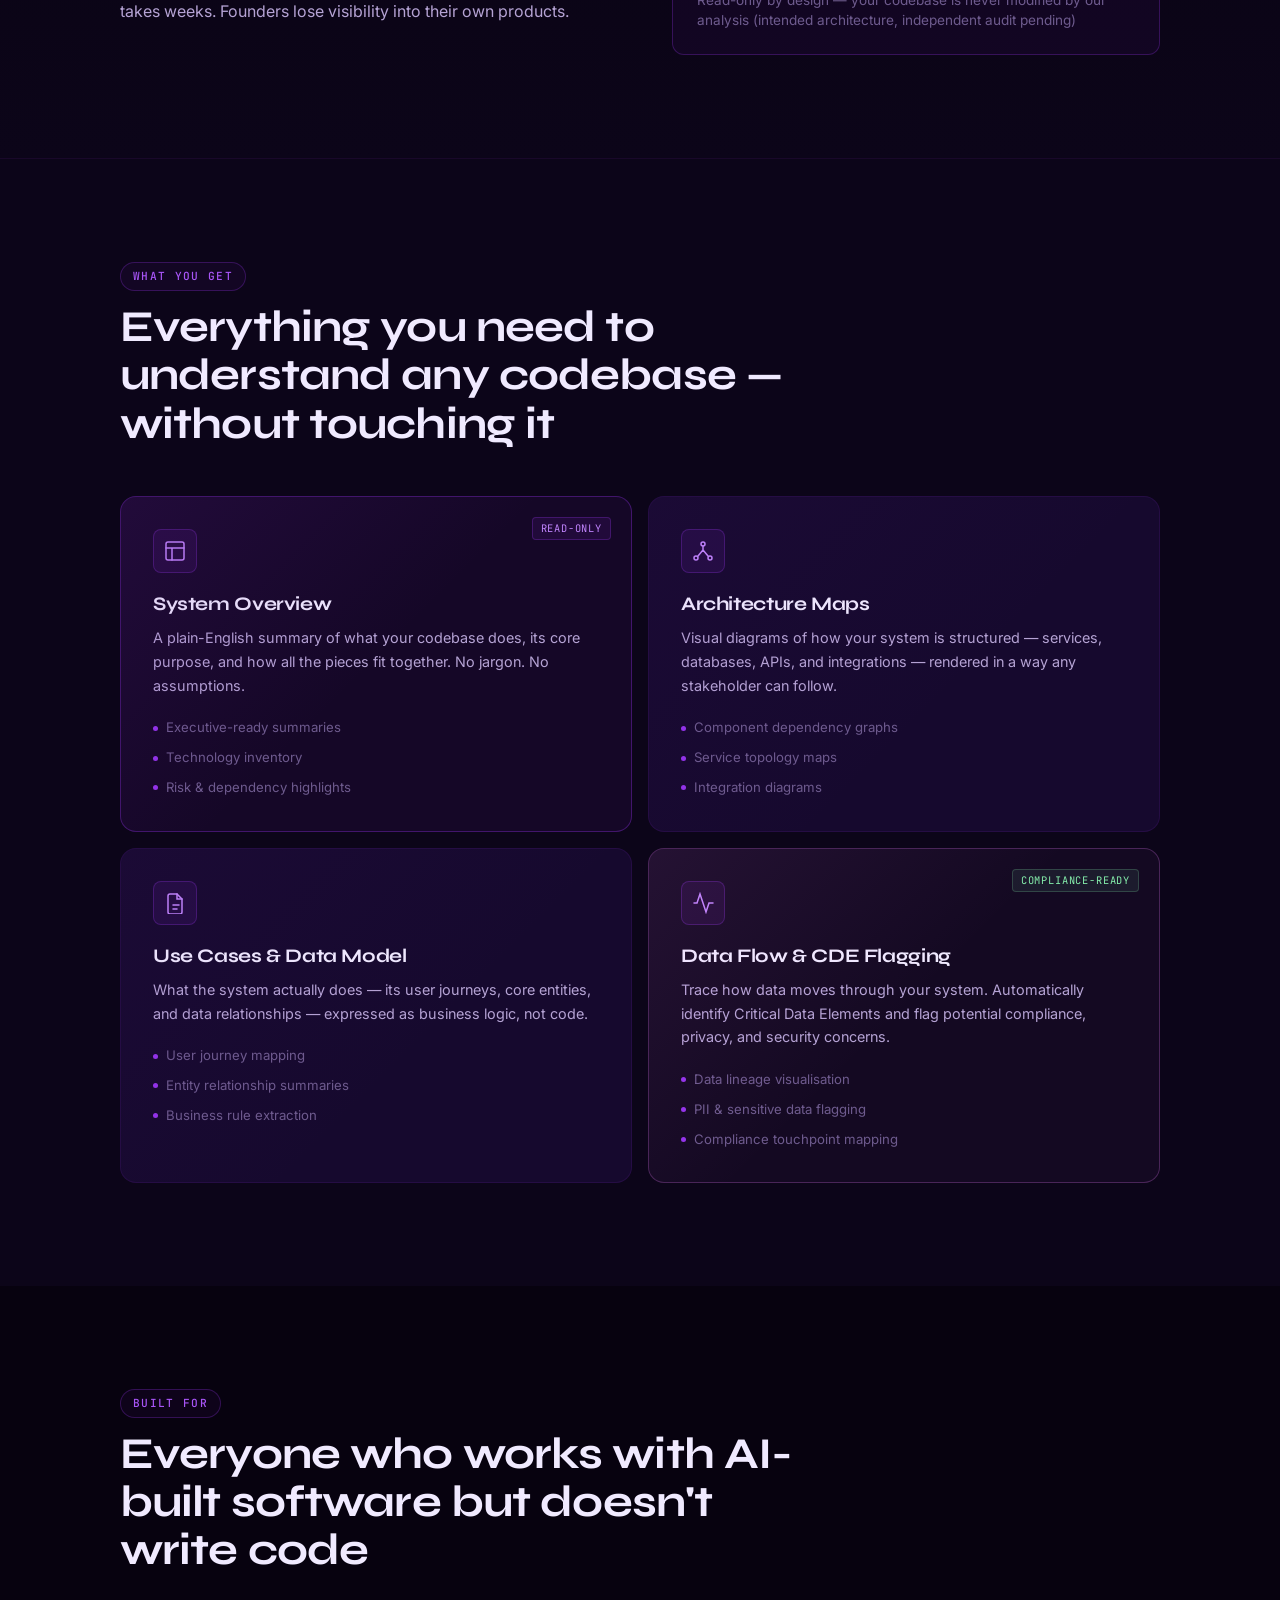
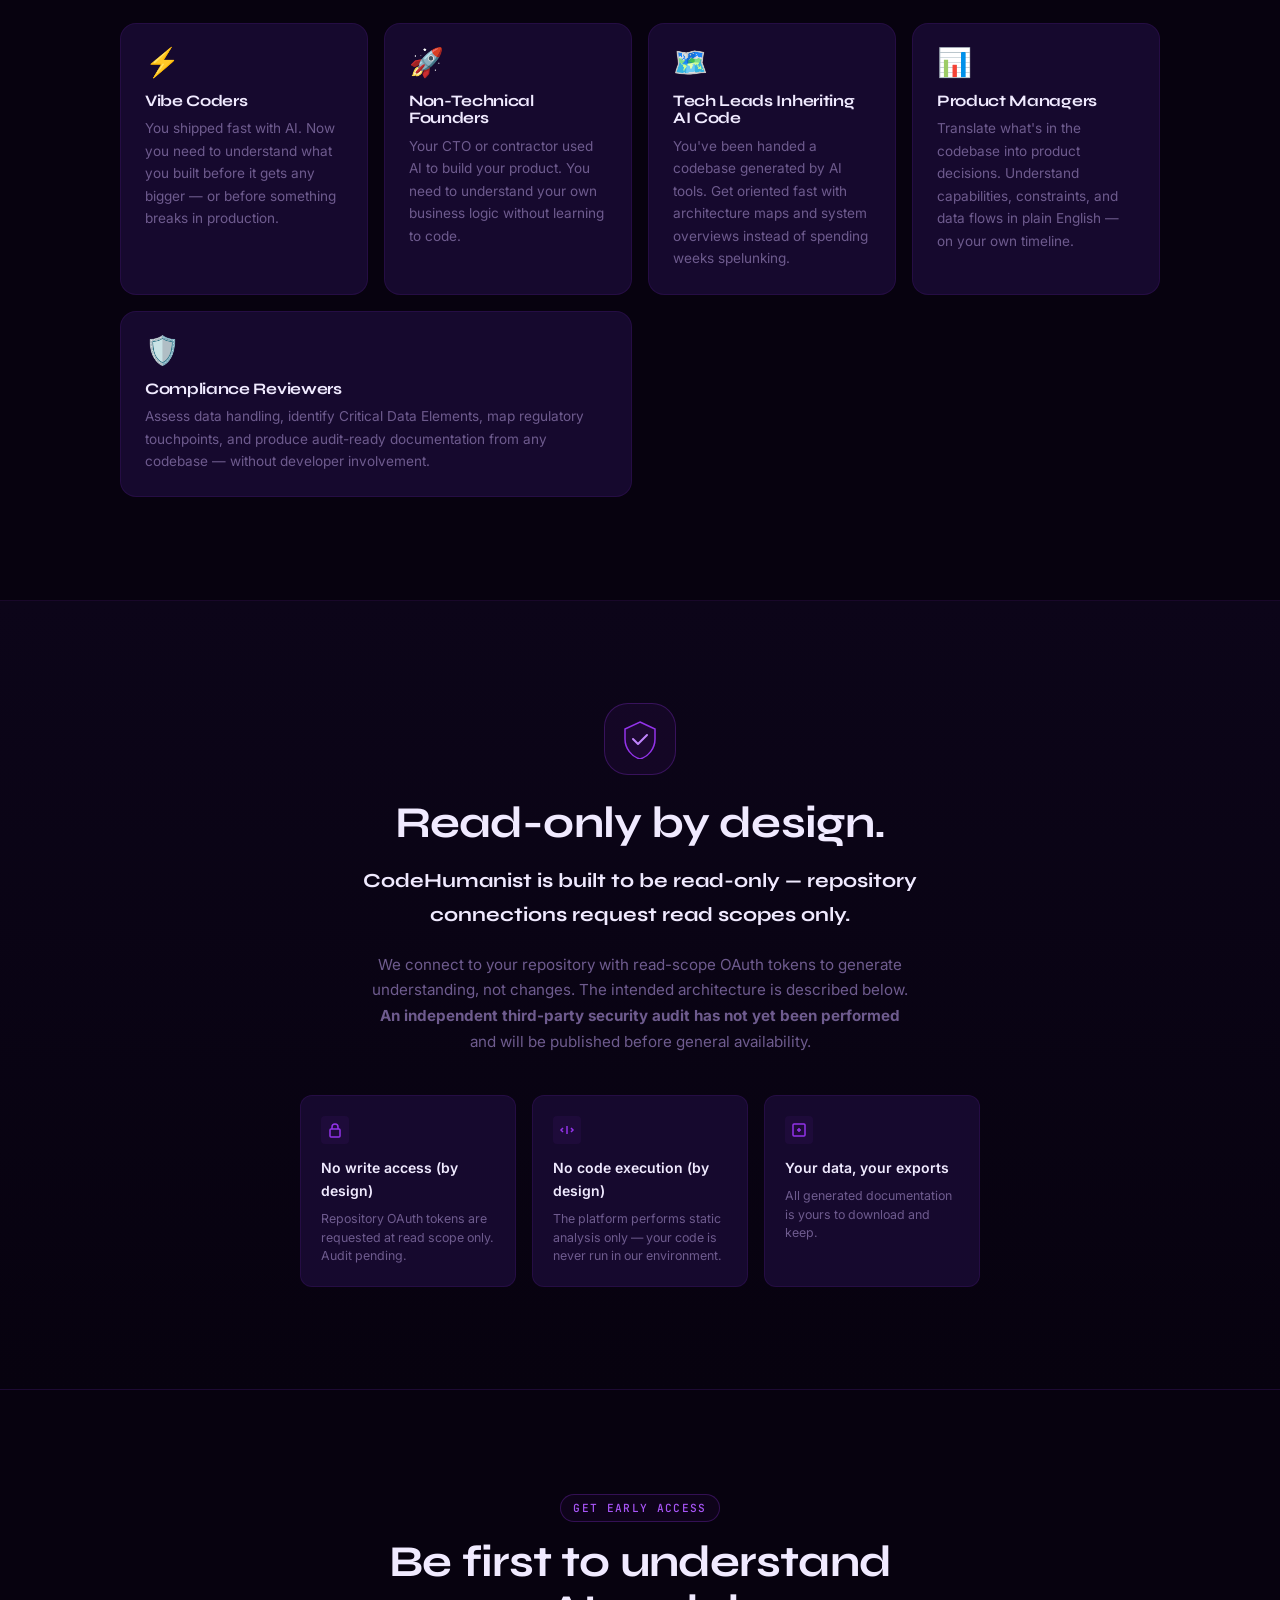
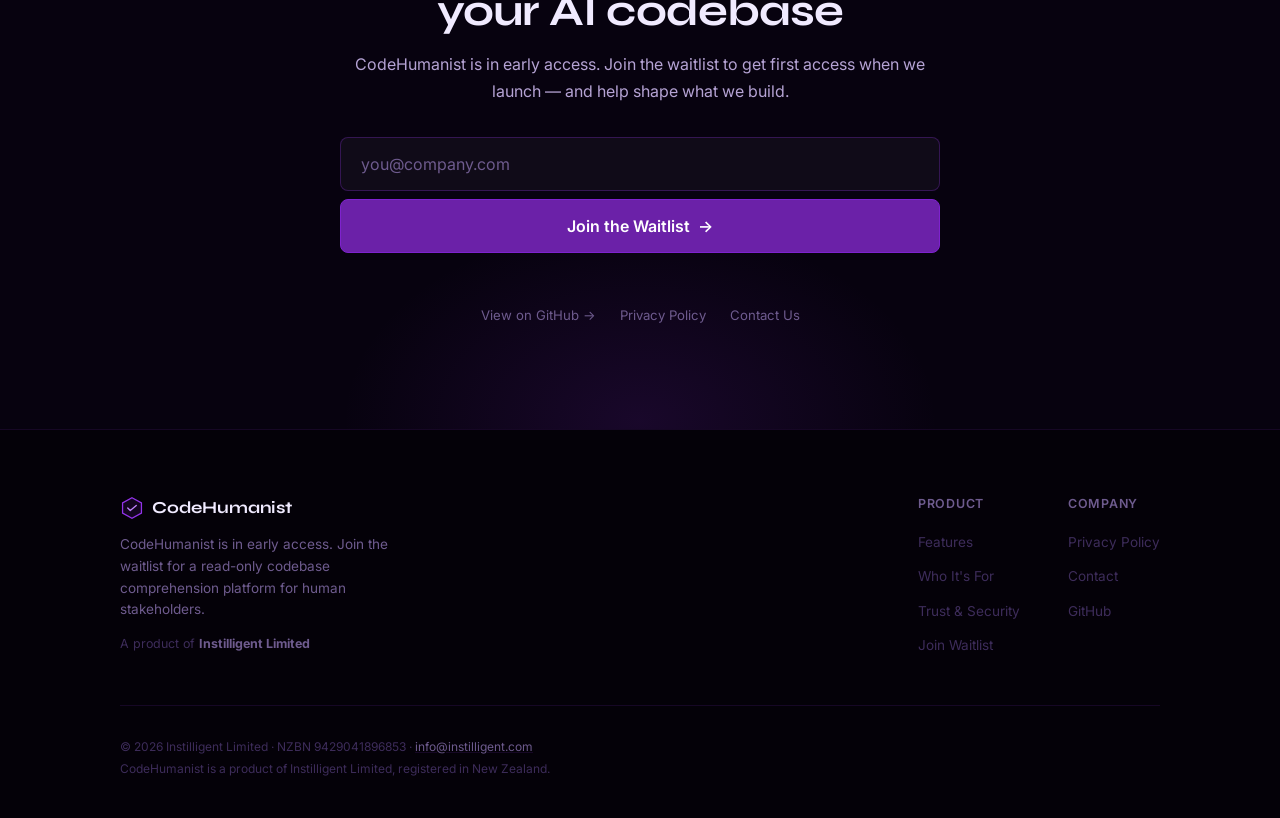
==== commit 1ef29efd: "fix(copy): waitlist reframe and registered NZBN on privacy Hero/meta/footer and llms.txt use early-a" ====
--- a/index.html
+++ b/index.html
@@ -4,15 +4,15 @@
   <meta charset="UTF-8">
   <meta name="viewport" content="width=device-width, initial-scale=1.0">
   <title>CodeHumanist — Your AI built it. Now understand it.</title>
-  <meta name="description" content="The read-only codebase comprehension platform for human stakeholders. Understand your AI-generated codebase — architecture, data flows, use cases — without touching a line of code.">
+  <meta name="description" content="CodeHumanist is in early access. Join the waitlist for a read-only codebase comprehension platform for human stakeholders.">
   <meta name="robots" content="index, follow">
   <meta property="og:title" content="CodeHumanist — Your AI built it. Now understand it.">
-  <meta property="og:description" content="The read-only codebase comprehension platform for human stakeholders.">
+  <meta property="og:description" content="CodeHumanist is in early access. Join the waitlist for a read-only codebase comprehension platform for human stakeholders.">
   <meta property="og:url" content="https://codehumanist.com">
   <meta property="og:type" content="website">
   <meta name="twitter:card" content="summary_large_image">
   <meta name="twitter:title" content="CodeHumanist — Your AI built it. Now understand it.">
-  <meta name="twitter:description" content="The read-only codebase comprehension platform for human stakeholders.">
+  <meta name="twitter:description" content="CodeHumanist is in early access. Join the waitlist for a read-only codebase comprehension platform for human stakeholders.">
 
   <!-- Fonts: Syne (display) + Inter (body) -->
   <link rel="preconnect" href="https://fonts.googleapis.com">
@@ -75,7 +75,7 @@
       </h1>
 
       <p class="hero-subtitle" data-reveal data-reveal-delay="200">
-        The read-only codebase comprehension platform<br class="br-desktop"> for human stakeholders
+        CodeHumanist is in early access. Join the waitlist for a read-only codebase comprehension platform for human stakeholders.
       </p>
 
       <p class="hero-description" data-reveal data-reveal-delay="300">
@@ -376,7 +376,7 @@
             </svg>
             <span class="logo-text">CodeHumanist</span>
           </a>
-          <p class="footer-tagline">The read-only codebase comprehension platform for human stakeholders.</p>
+          <p class="footer-tagline">CodeHumanist is in early access. Join the waitlist for a read-only codebase comprehension platform for human stakeholders.</p>
           <p class="footer-copy">A product of <strong>Instilligent Limited</strong></p>
         </div>
 
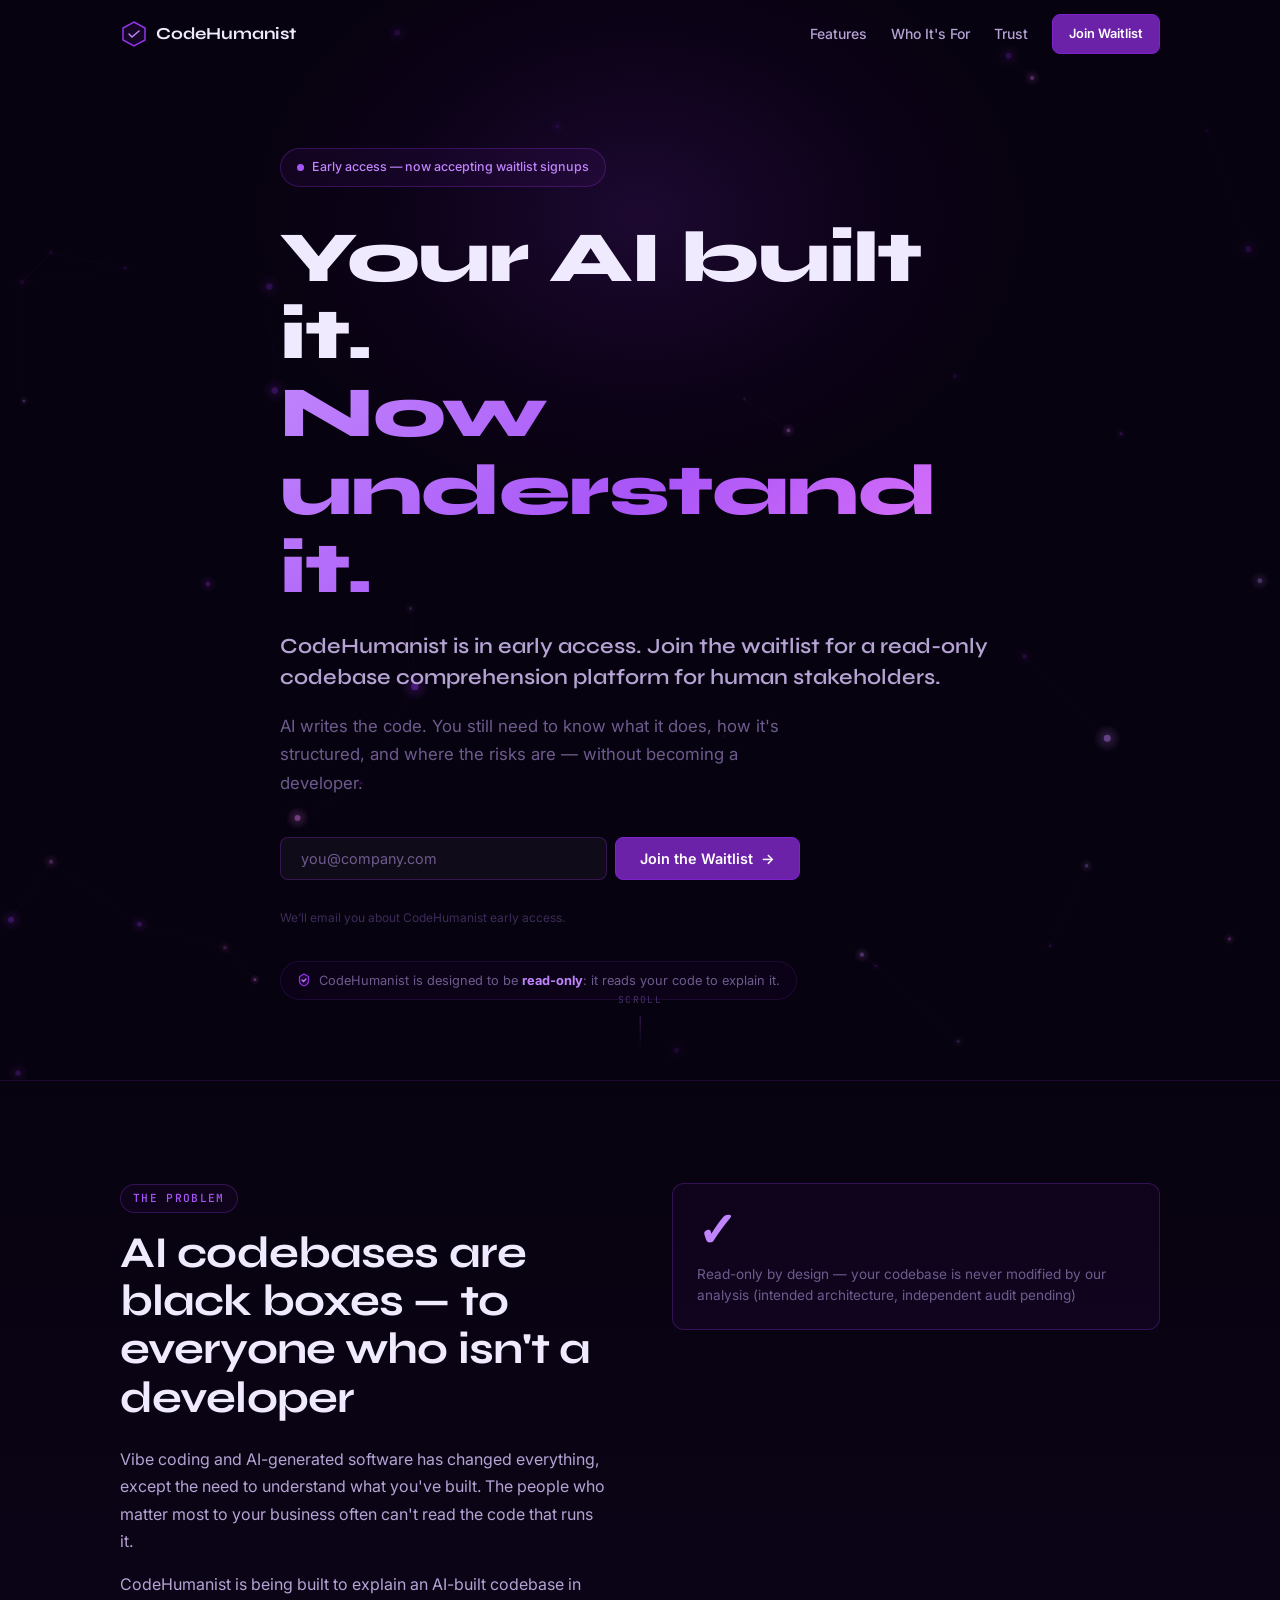
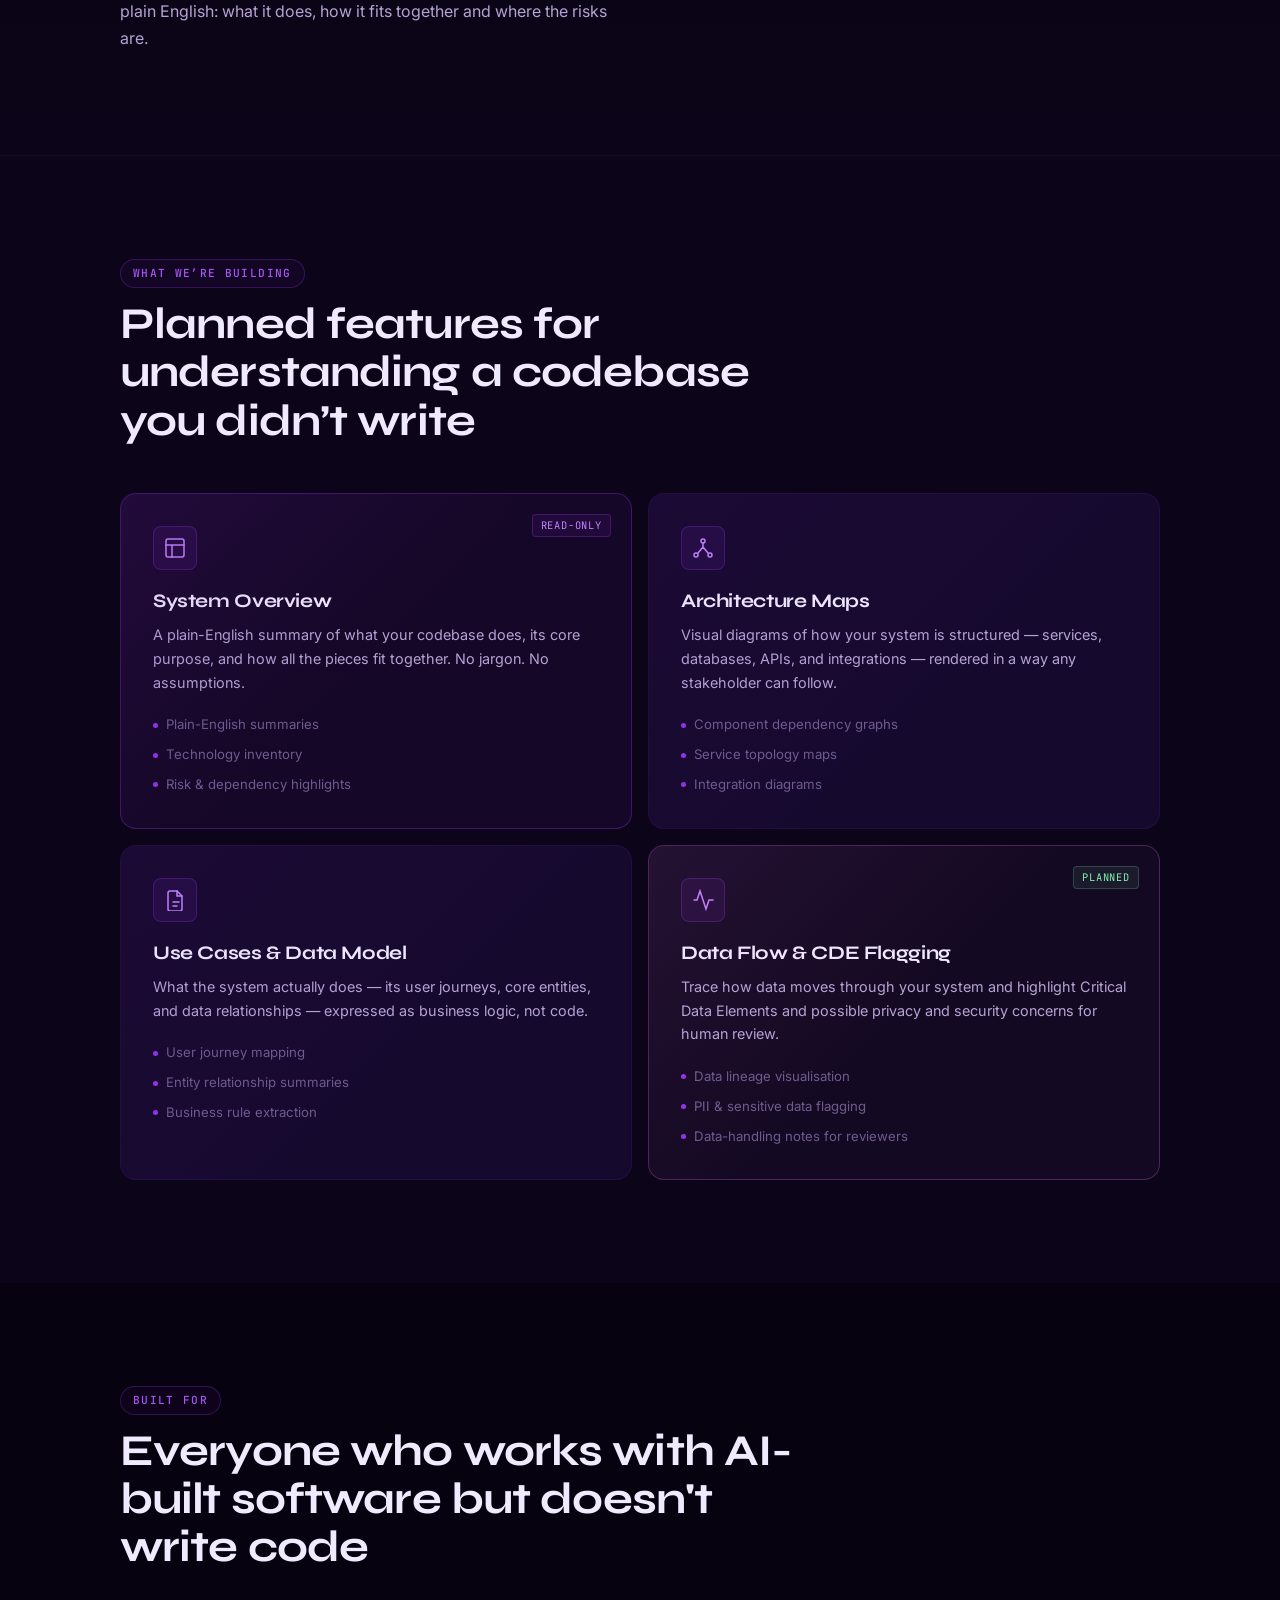
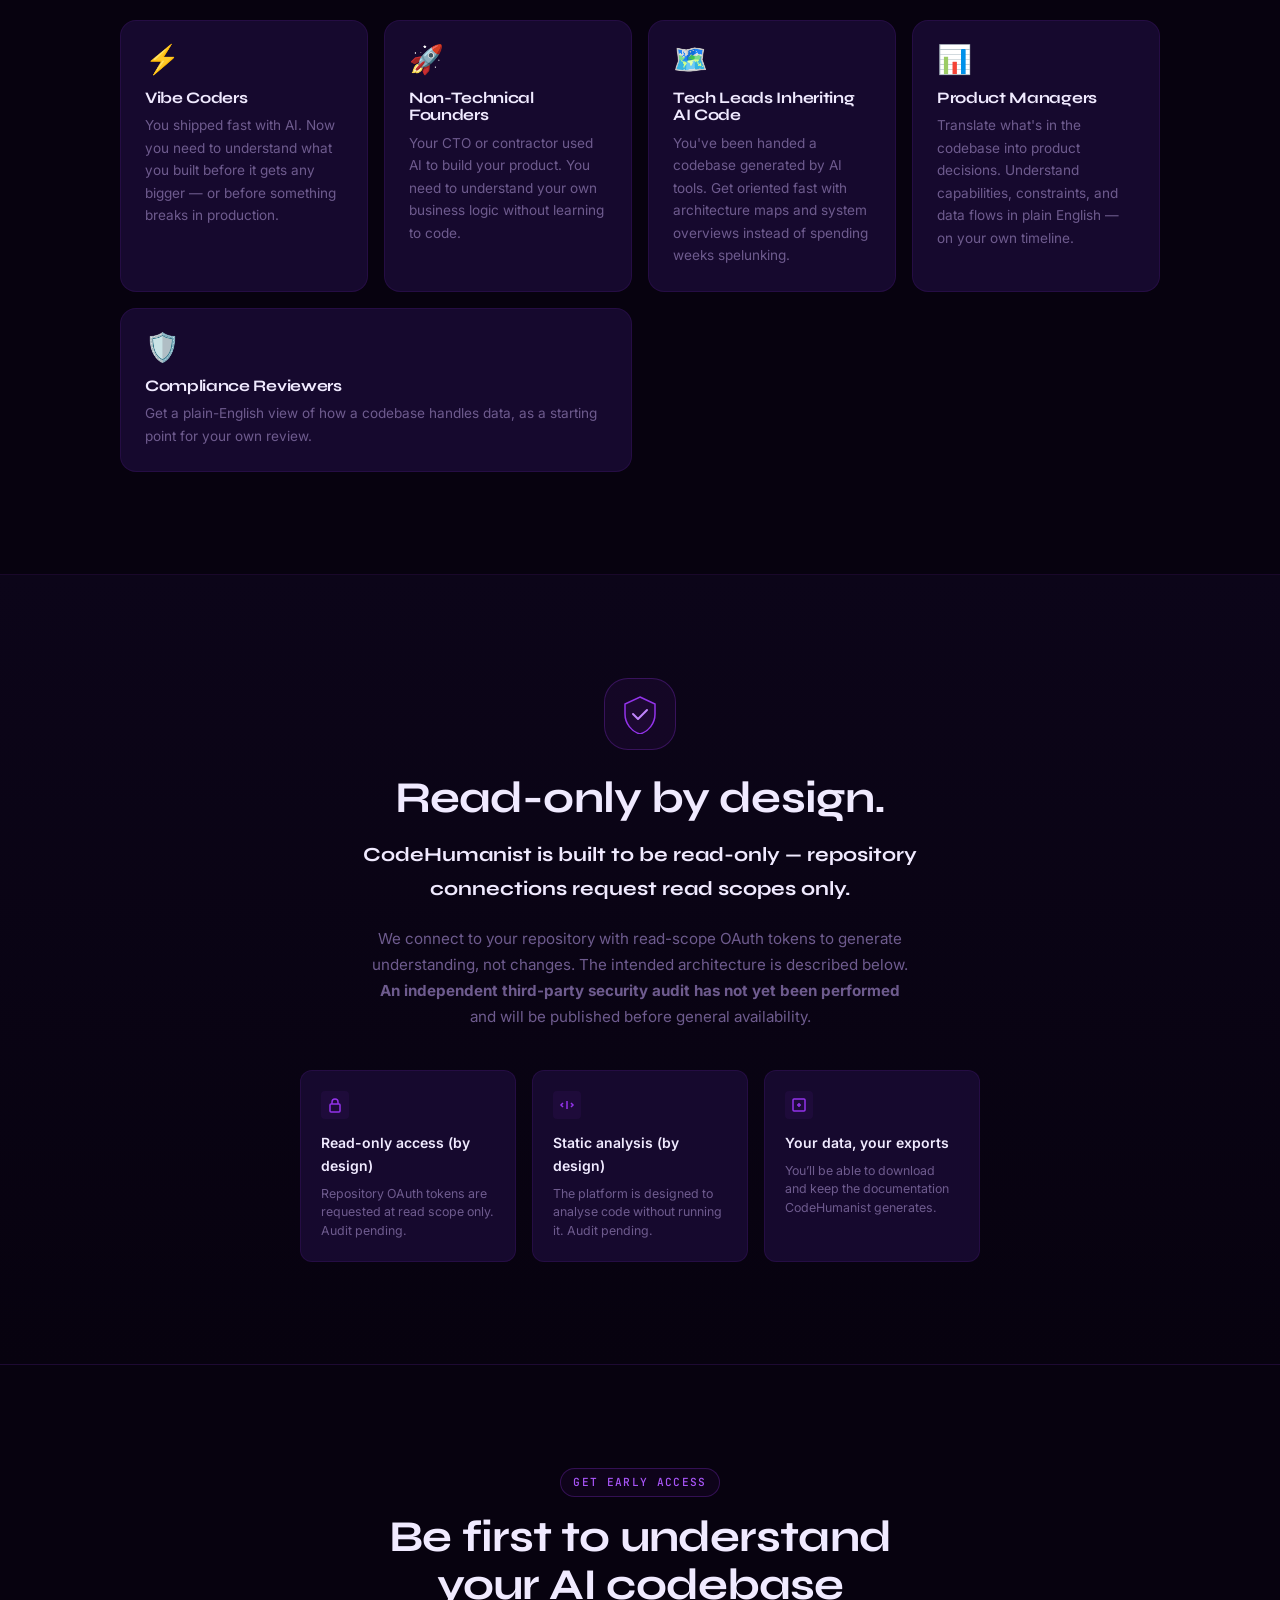
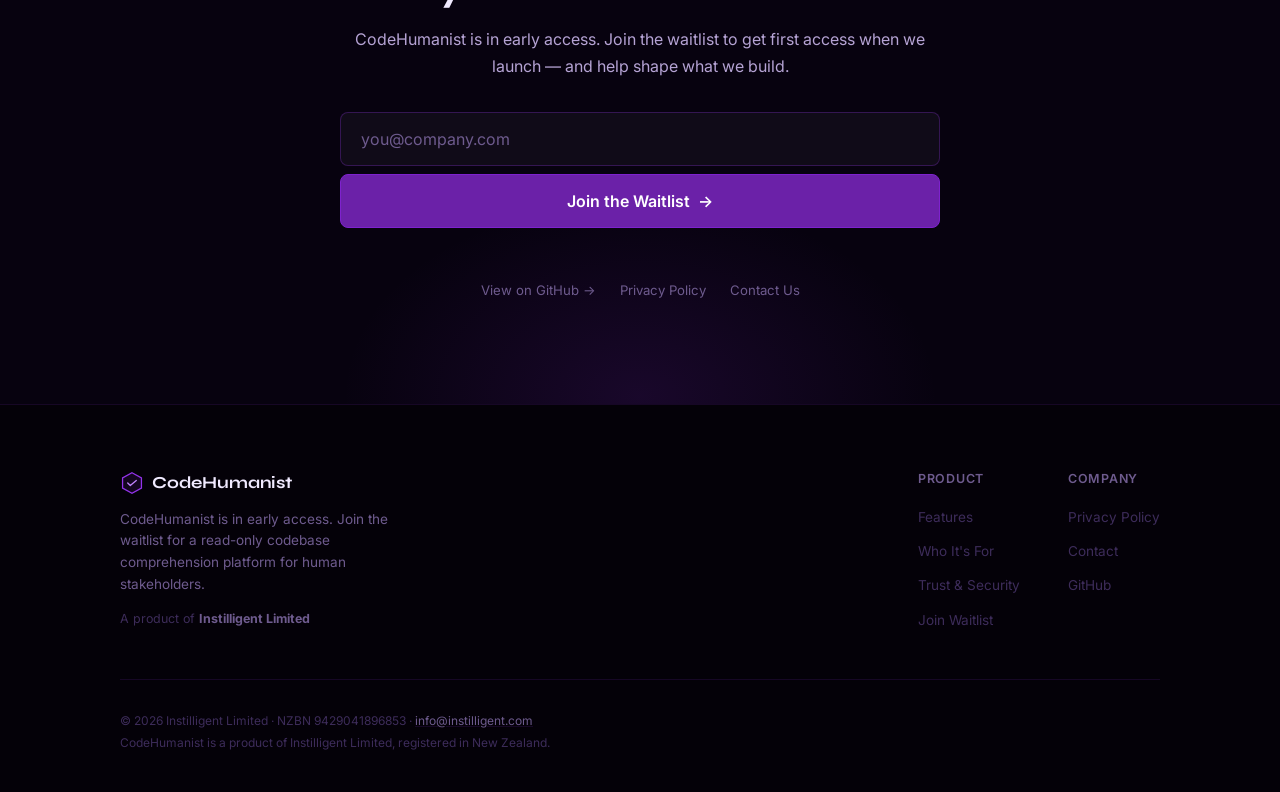
==== commit f7ff8e2b: "fix(copy): CodeHumanist claims fix + block publish-root leaks Copy: remove 'Compliance-ready', 'audi" ====
--- a/index.html
+++ b/index.html
@@ -102,7 +102,7 @@
           </div>
           <div class="form-feedback" id="form-feedback-hero" role="status" aria-live="polite"></div>
         </form>
-        <p class="form-note">No spam. No code changes. Ever.</p>
+        <p class="form-note">We&rsquo;ll email you about CodeHumanist early access.</p>
       </div>
 
       <div class="trust-badge" data-reveal data-reveal-delay="500">
@@ -110,7 +110,7 @@
           <path d="M7 1L11.5 3.5V7.5C11.5 10 9.5 12.2 7 13C4.5 12.2 2.5 10 2.5 7.5V3.5L7 1Z" stroke="#9333EA" stroke-width="1.2" fill="rgba(147,51,234,0.15)"/>
           <path d="M5 7l1.5 1.5 2.5-2.5" stroke="#C084FC" stroke-width="1.2" stroke-linecap="round" stroke-linejoin="round"/>
         </svg>
-        <span>CodeHumanist is read-only. It <strong>never</strong> modifies your code.</span>
+        <span>CodeHumanist is designed to be <strong>read-only</strong>: it reads your code to explain it.</span>
       </div>
     </div>
 
@@ -128,17 +128,9 @@
           <span class="section-label">The Problem</span>
           <h2 id="problem-heading">AI codebases are black boxes — to everyone who isn't a developer</h2>
           <p>Vibe coding and AI-generated software has changed everything, except the need to understand what you've built. The people who matter most to your business often can't read the code that runs it.</p>
-          <p>Decisions get made blind. Compliance audits stall. Onboarding takes weeks. Founders lose visibility into their own products.</p>
+          <p>CodeHumanist is being built to explain an AI-built codebase in plain English: what it does, how it fits together and where the risks are.</p>
         </div>
         <div class="problem-stats">
-          <div class="stat-card" data-reveal data-reveal-delay="100">
-            <div class="stat-number">73<span class="stat-unit">%</span></div>
-            <div class="stat-label">of AI-generated projects ship with no human-readable architecture documentation</div>
-          </div>
-          <div class="stat-card" data-reveal data-reveal-delay="200">
-            <div class="stat-number">4<span class="stat-unit">×</span></div>
-            <div class="stat-label">longer onboarding when inheriting an AI codebase without comprehension tools</div>
-          </div>
           <div class="stat-card stat-card--highlight" data-reveal data-reveal-delay="300">
             <div class="stat-number" aria-hidden="true">✓</div>
             <div class="stat-label">Read-only by design — your codebase is never modified by our analysis (intended architecture, independent audit pending)</div>
@@ -152,8 +144,8 @@
   <section class="features section" id="features" aria-labelledby="features-heading">
     <div class="container">
       <div class="section-header" data-reveal>
-        <span class="section-label">What You Get</span>
-        <h2 id="features-heading">Everything you need to understand any codebase — without touching it</h2>
+        <span class="section-label">What We&rsquo;re Building</span>
+        <h2 id="features-heading">Planned features for understanding a codebase you didn&rsquo;t write</h2>
       </div>
 
       <div class="features-grid">
@@ -168,7 +160,7 @@
             <h3>System Overview</h3>
             <p>A plain-English summary of what your codebase does, its core purpose, and how all the pieces fit together. No jargon. No assumptions.</p>
             <ul class="feature-list">
-              <li>Executive-ready summaries</li>
+              <li>Plain-English summaries</li>
               <li>Technology inventory</li>
               <li>Risk &amp; dependency highlights</li>
             </ul>
@@ -224,14 +216,14 @@
           </div>
           <div class="feature-card-content">
             <h3>Data Flow &amp; CDE Flagging</h3>
-            <p>Trace how data moves through your system. Automatically identify Critical Data Elements and flag potential compliance, privacy, and security concerns.</p>
+            <p>Trace how data moves through your system and highlight Critical Data Elements and possible privacy and security concerns for human review.</p>
             <ul class="feature-list">
               <li>Data lineage visualisation</li>
               <li>PII &amp; sensitive data flagging</li>
-              <li>Compliance touchpoint mapping</li>
+              <li>Data-handling notes for reviewers</li>
             </ul>
           </div>
-          <div class="feature-card-tag feature-card-tag--new">Compliance-ready</div>
+          <div class="feature-card-tag feature-card-tag--new">Planned</div>
         </article>
       </div>
     </div>
@@ -273,7 +265,7 @@
         <article class="persona-card persona-card--wide" data-reveal data-reveal-delay="320">
           <div class="persona-emoji" aria-hidden="true">🛡️</div>
           <h3>Compliance Reviewers</h3>
-          <p>Assess data handling, identify Critical Data Elements, map regulatory touchpoints, and produce audit-ready documentation from any codebase — without developer involvement.</p>
+          <p>Get a plain-English view of how a codebase handles data, as a starting point for your own review.</p>
         </article>
       </div>
     </div>
@@ -301,7 +293,7 @@
                 <path d="M5 7V5a3 3 0 0 1 6 0v2"/>
               </svg>
             </div>
-            <strong>No write access (by design)</strong>
+            <strong>Read-only access (by design)</strong>
             <span>Repository OAuth tokens are requested at read scope only. Audit pending.</span>
           </div>
           <div class="trust-pillar">
@@ -312,8 +304,8 @@
                 <line x1="8" y1="4" x2="8" y2="12"/>
               </svg>
             </div>
-            <strong>No code execution (by design)</strong>
-            <span>The platform performs static analysis only — your code is never run in our environment.</span>
+            <strong>Static analysis (by design)</strong>
+            <span>The platform is designed to analyse code without running it. Audit pending.</span>
           </div>
           <div class="trust-pillar">
             <div class="trust-pillar-icon" aria-hidden="true">
@@ -323,7 +315,7 @@
               </svg>
             </div>
             <strong>Your data, your exports</strong>
-            <span>All generated documentation is yours to download and keep.</span>
+            <span>You&rsquo;ll be able to download and keep the documentation CodeHumanist generates.</span>
           </div>
         </div>
       </div>
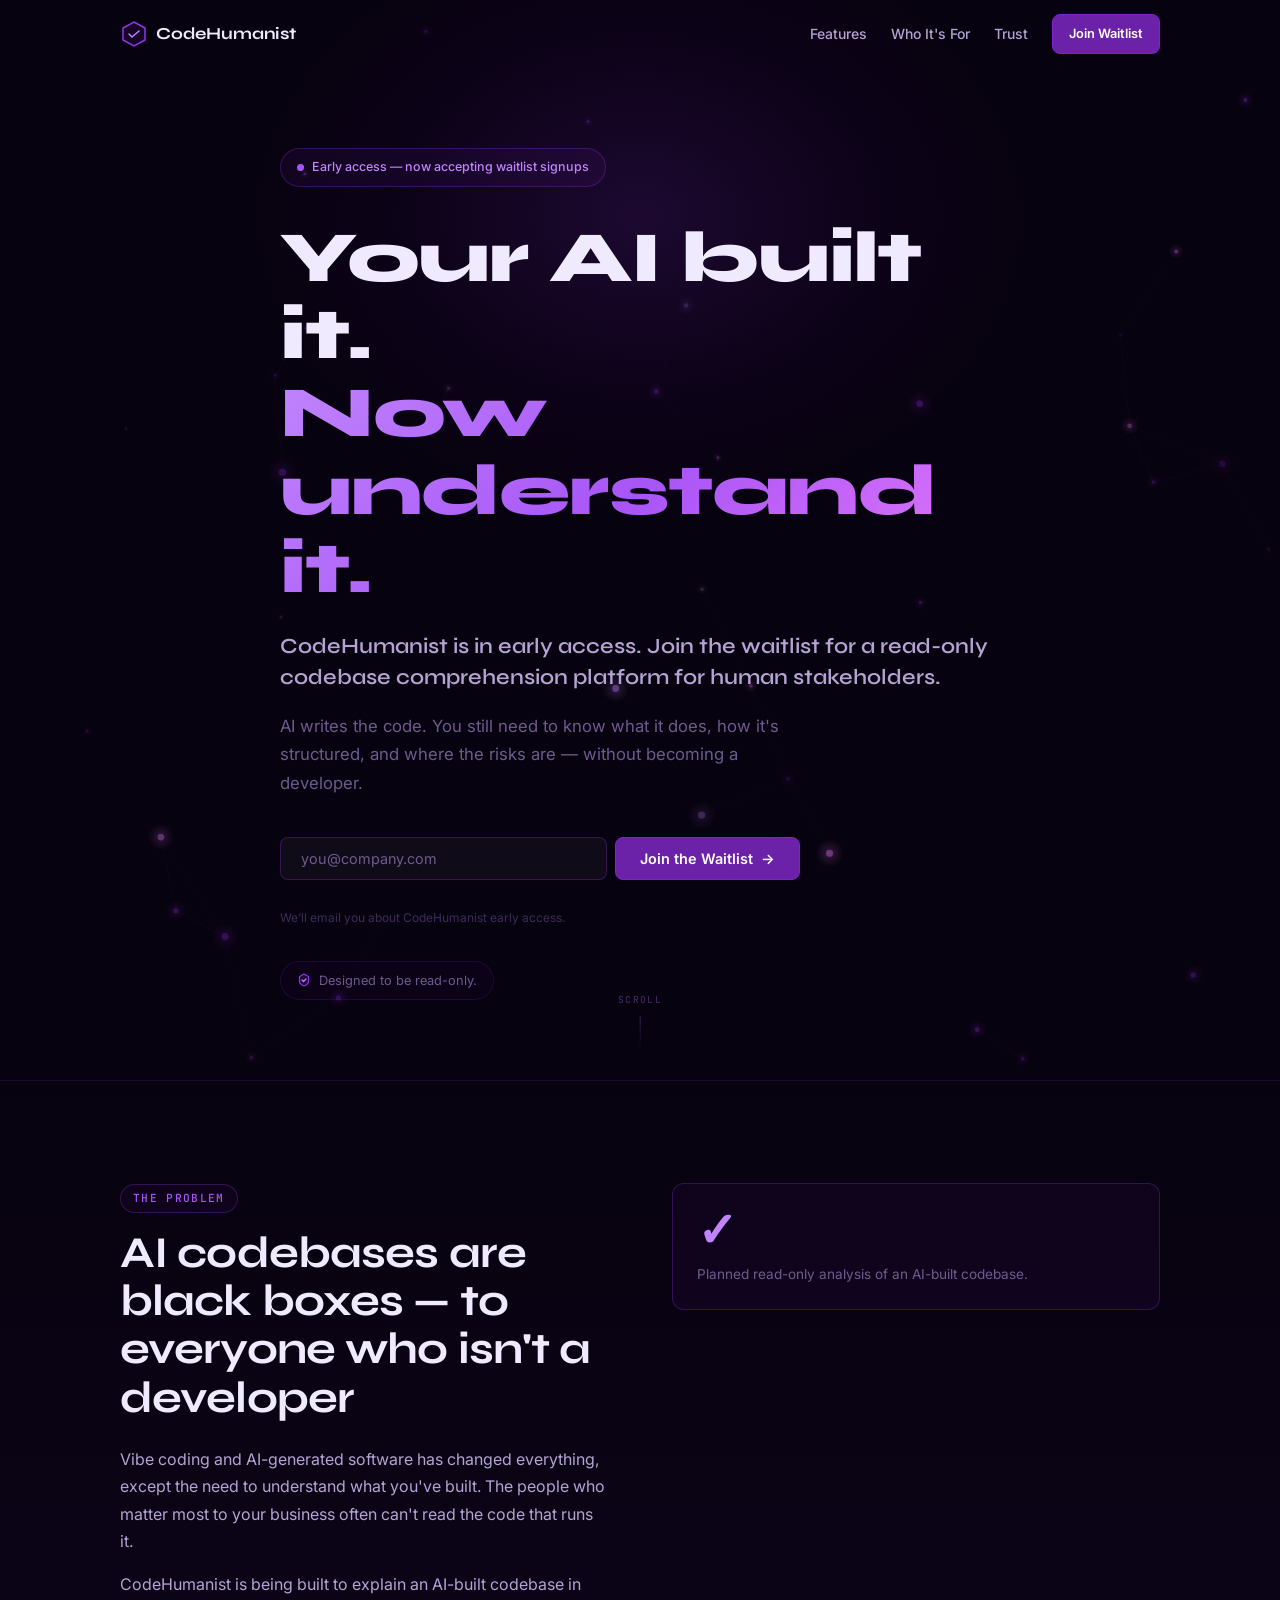
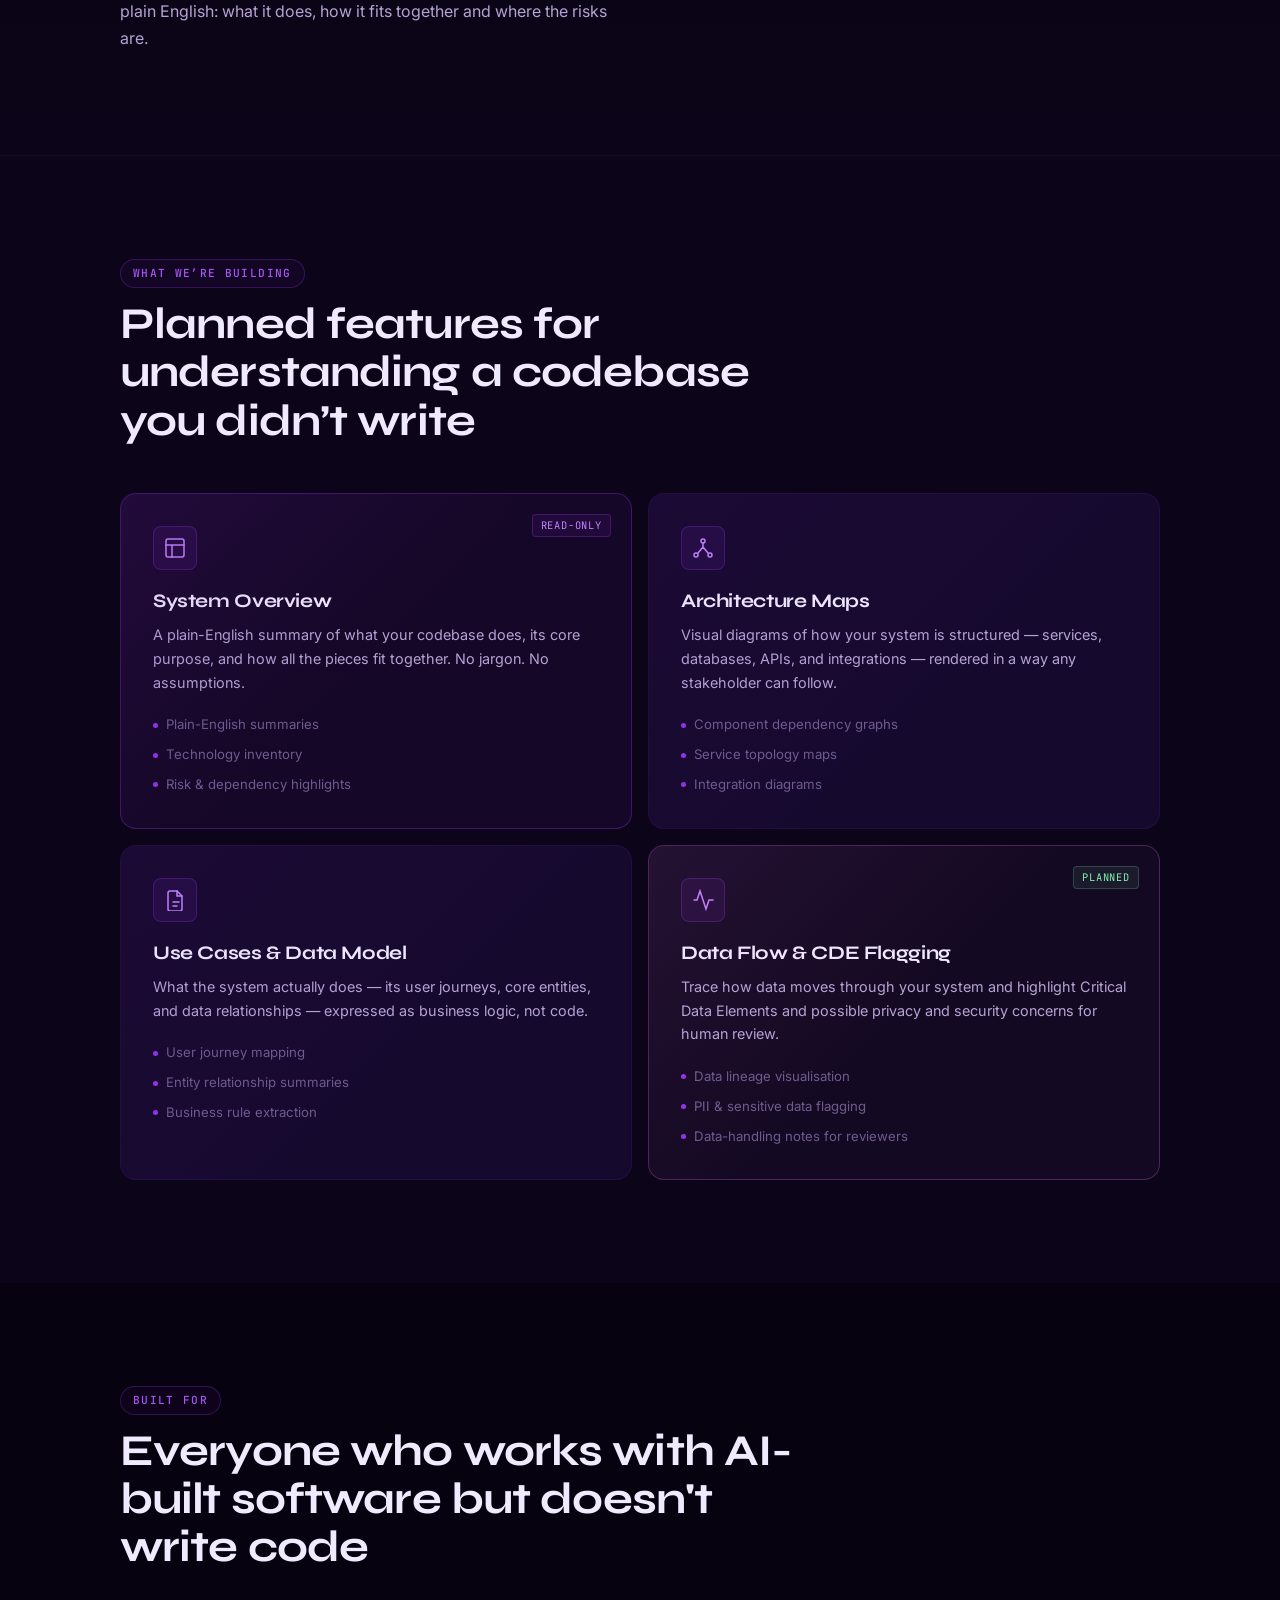
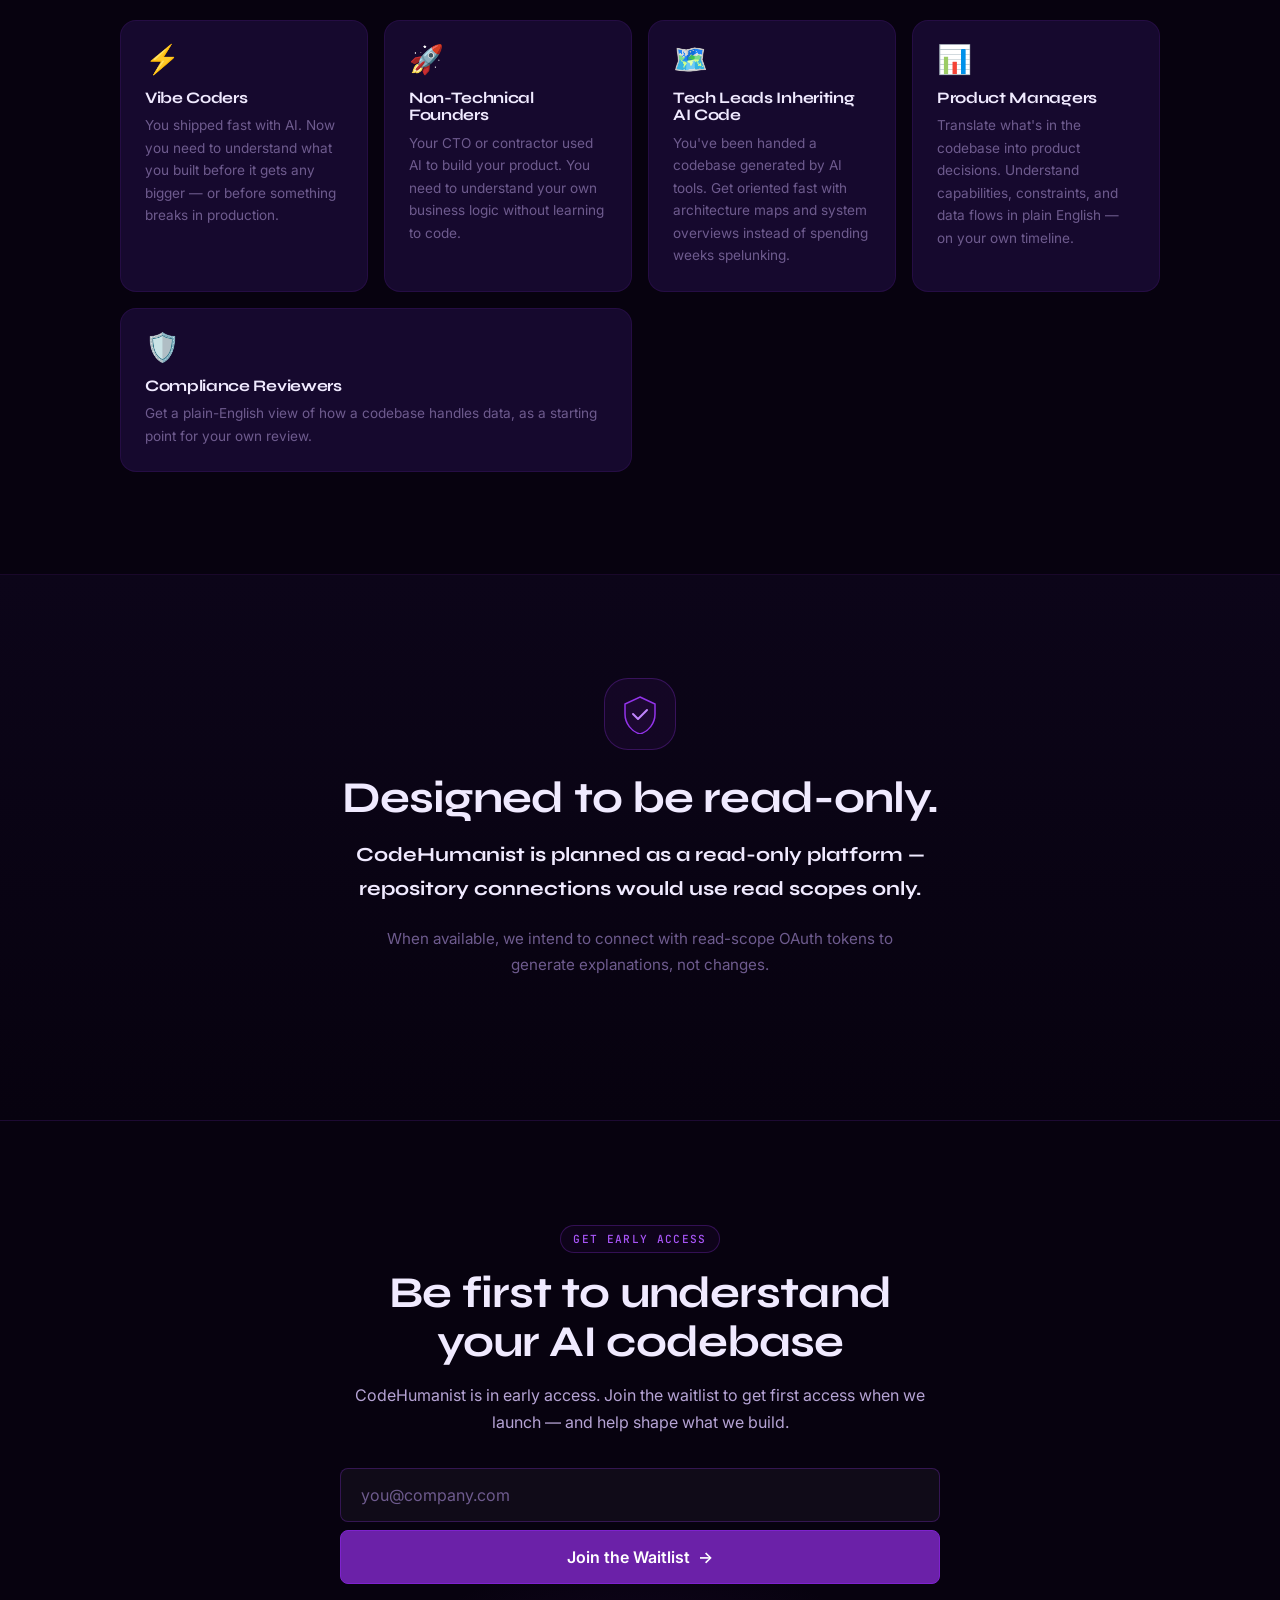
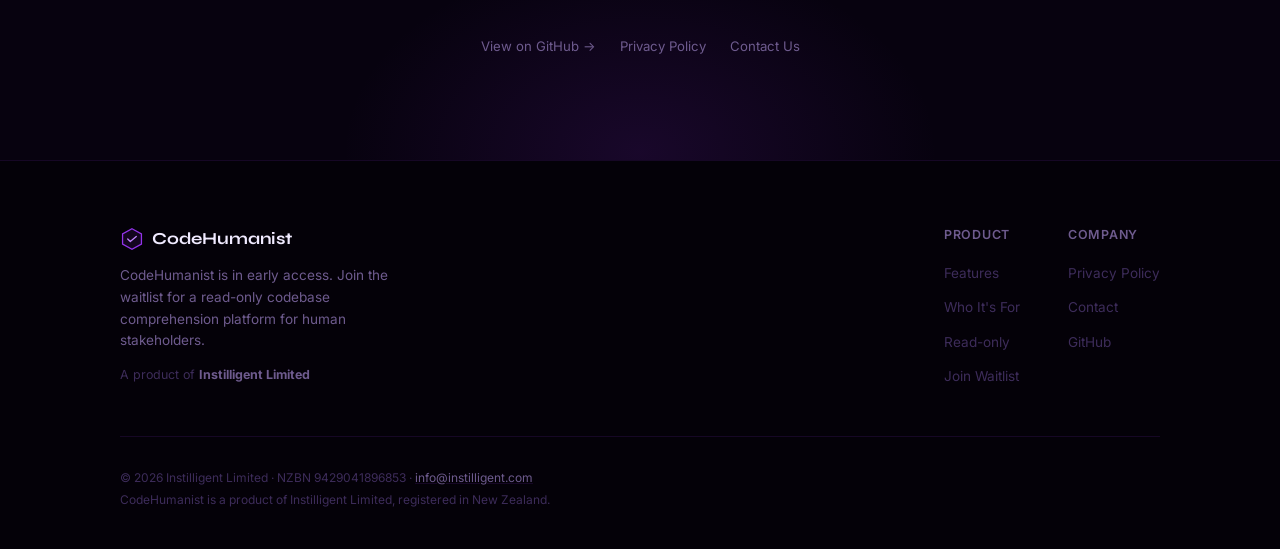
==== commit e7772e8b: "fix(security): block encoded path leaks and planned-tense copy Send every non-static path through mi" ====
--- a/index.html
+++ b/index.html
@@ -110,7 +110,7 @@
           <path d="M7 1L11.5 3.5V7.5C11.5 10 9.5 12.2 7 13C4.5 12.2 2.5 10 2.5 7.5V3.5L7 1Z" stroke="#9333EA" stroke-width="1.2" fill="rgba(147,51,234,0.15)"/>
           <path d="M5 7l1.5 1.5 2.5-2.5" stroke="#C084FC" stroke-width="1.2" stroke-linecap="round" stroke-linejoin="round"/>
         </svg>
-        <span>CodeHumanist is designed to be <strong>read-only</strong>: it reads your code to explain it.</span>
+        <span>Designed to be read-only.</span>
       </div>
     </div>
 
@@ -133,7 +133,7 @@
         <div class="problem-stats">
           <div class="stat-card stat-card--highlight" data-reveal data-reveal-delay="300">
             <div class="stat-number" aria-hidden="true">✓</div>
-            <div class="stat-label">Read-only by design — your codebase is never modified by our analysis (intended architecture, independent audit pending)</div>
+            <div class="stat-label">Planned read-only analysis of an AI-built codebase.</div>
           </div>
         </div>
       </div>
@@ -281,43 +281,9 @@
             <path d="M13 20l5 5 9-9" stroke="#C084FC" stroke-width="2" stroke-linecap="round" stroke-linejoin="round"/>
           </svg>
         </div>
-        <h2 id="trust-heading">Read-only by design.</h2>
-        <p class="trust-statement">CodeHumanist is built to be read-only — repository connections request read scopes only.</p>
-        <p class="trust-description">We connect to your repository with read-scope OAuth tokens to generate understanding, not changes. The intended architecture is described below. <strong>An independent third-party security audit has not yet been performed</strong> and will be published before general availability.</p>
-
-        <div class="trust-pillars">
-          <div class="trust-pillar">
-            <div class="trust-pillar-icon" aria-hidden="true">
-              <svg width="16" height="16" viewBox="0 0 16 16" fill="none" stroke="#9333EA" stroke-width="1.5">
-                <rect x="3" y="7" width="10" height="8" rx="1"/>
-                <path d="M5 7V5a3 3 0 0 1 6 0v2"/>
-              </svg>
-            </div>
-            <strong>Read-only access (by design)</strong>
-            <span>Repository OAuth tokens are requested at read scope only. Audit pending.</span>
-          </div>
-          <div class="trust-pillar">
-            <div class="trust-pillar-icon" aria-hidden="true">
-              <svg width="16" height="16" viewBox="0 0 16 16" fill="none" stroke="#9333EA" stroke-width="1.5">
-                <polyline points="4 6 2 8 4 10"/>
-                <polyline points="12 6 14 8 12 10"/>
-                <line x1="8" y1="4" x2="8" y2="12"/>
-              </svg>
-            </div>
-            <strong>Static analysis (by design)</strong>
-            <span>The platform is designed to analyse code without running it. Audit pending.</span>
-          </div>
-          <div class="trust-pillar">
-            <div class="trust-pillar-icon" aria-hidden="true">
-              <svg width="16" height="16" viewBox="0 0 16 16" fill="none" stroke="#9333EA" stroke-width="1.5">
-                <path d="M13 2H3a1 1 0 0 0-1 1v10a1 1 0 0 0 1 1h10a1 1 0 0 0 1-1V3a1 1 0 0 0-1-1z"/>
-                <path d="M8 6v4M6 8h4"/>
-              </svg>
-            </div>
-            <strong>Your data, your exports</strong>
-            <span>You&rsquo;ll be able to download and keep the documentation CodeHumanist generates.</span>
-          </div>
-        </div>
+        <h2 id="trust-heading">Designed to be read-only.</h2>
+        <p class="trust-statement">CodeHumanist is planned as a read-only platform — repository connections would use read scopes only.</p>
+        <p class="trust-description">When available, we intend to connect with read-scope OAuth tokens to generate explanations, not changes.</p>
       </div>
     </div>
   </section>
@@ -377,7 +343,7 @@
             <strong>Product</strong>
             <a href="#features">Features</a>
             <a href="#for-who">Who It's For</a>
-            <a href="#trust">Trust &amp; Security</a>
+            <a href="#trust">Read-only</a>
             <a href="#waitlist">Join Waitlist</a>
           </div>
           <div class="footer-nav-group">
